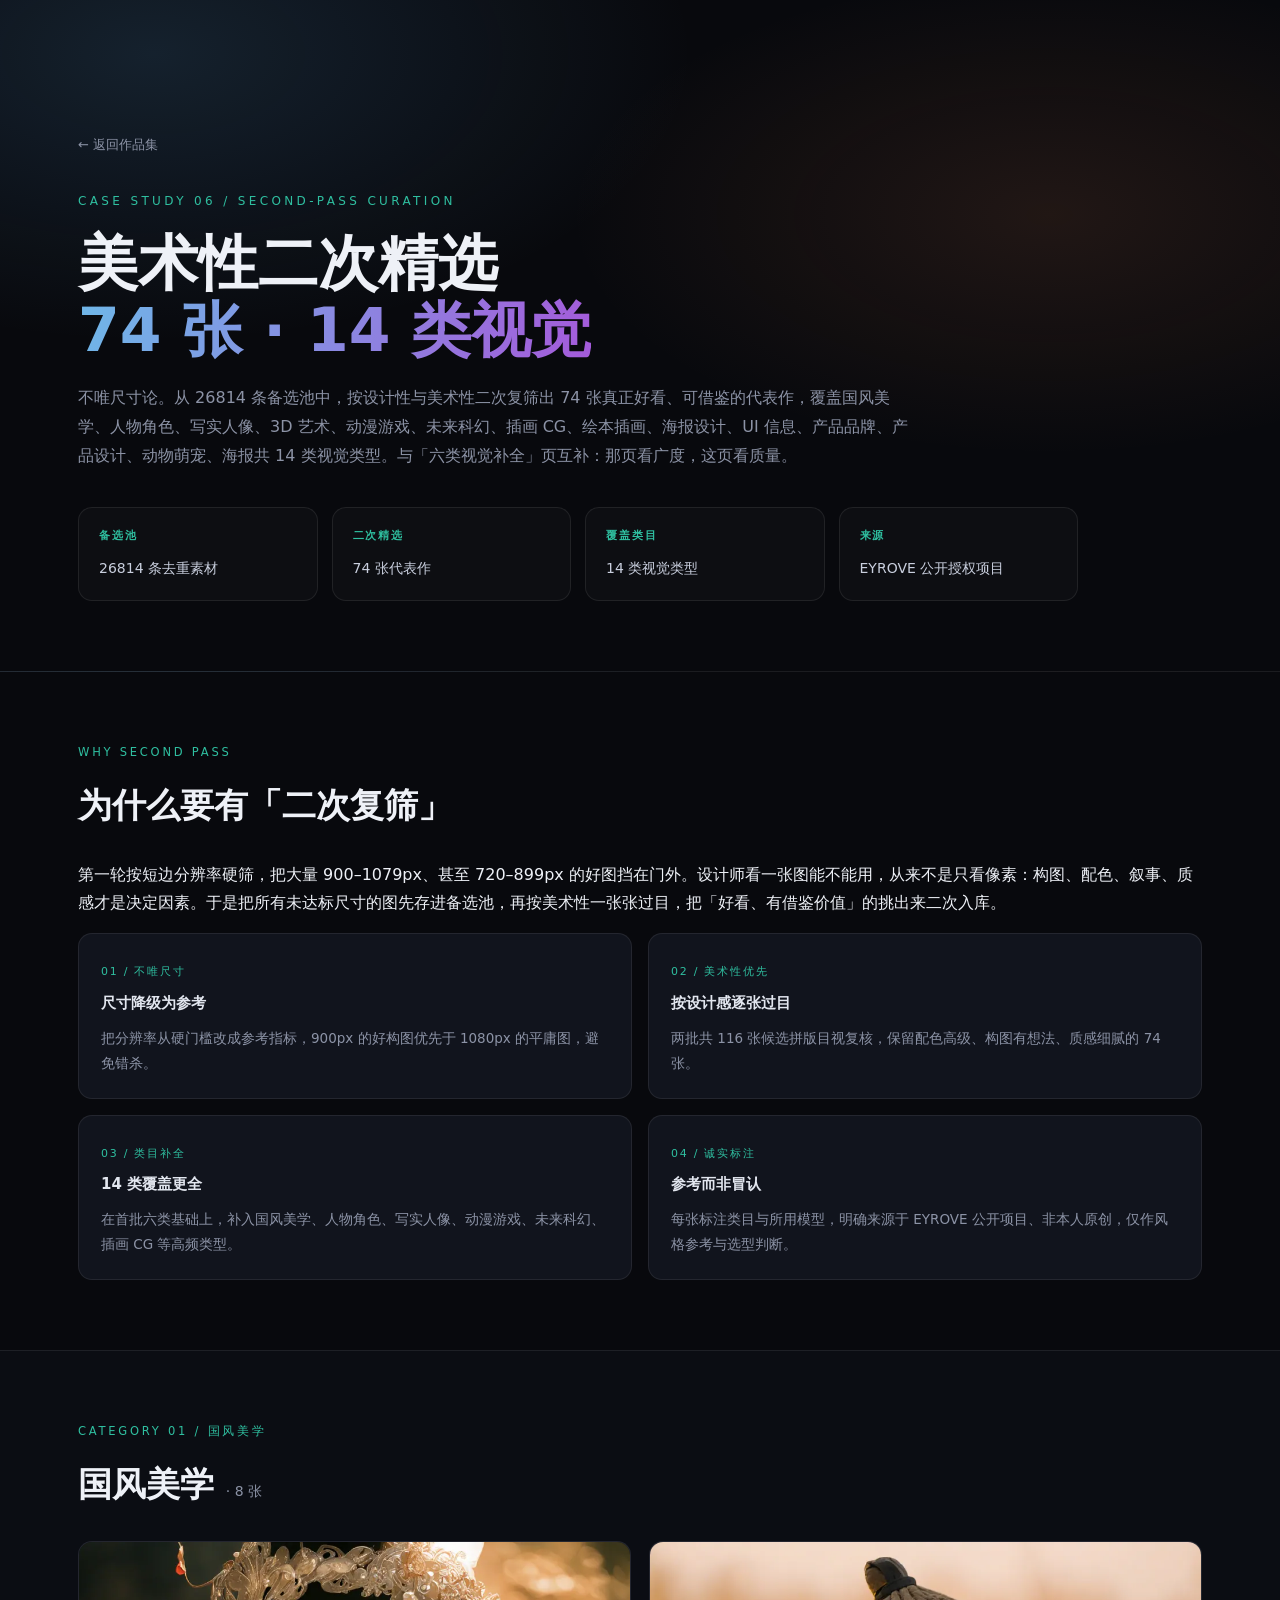
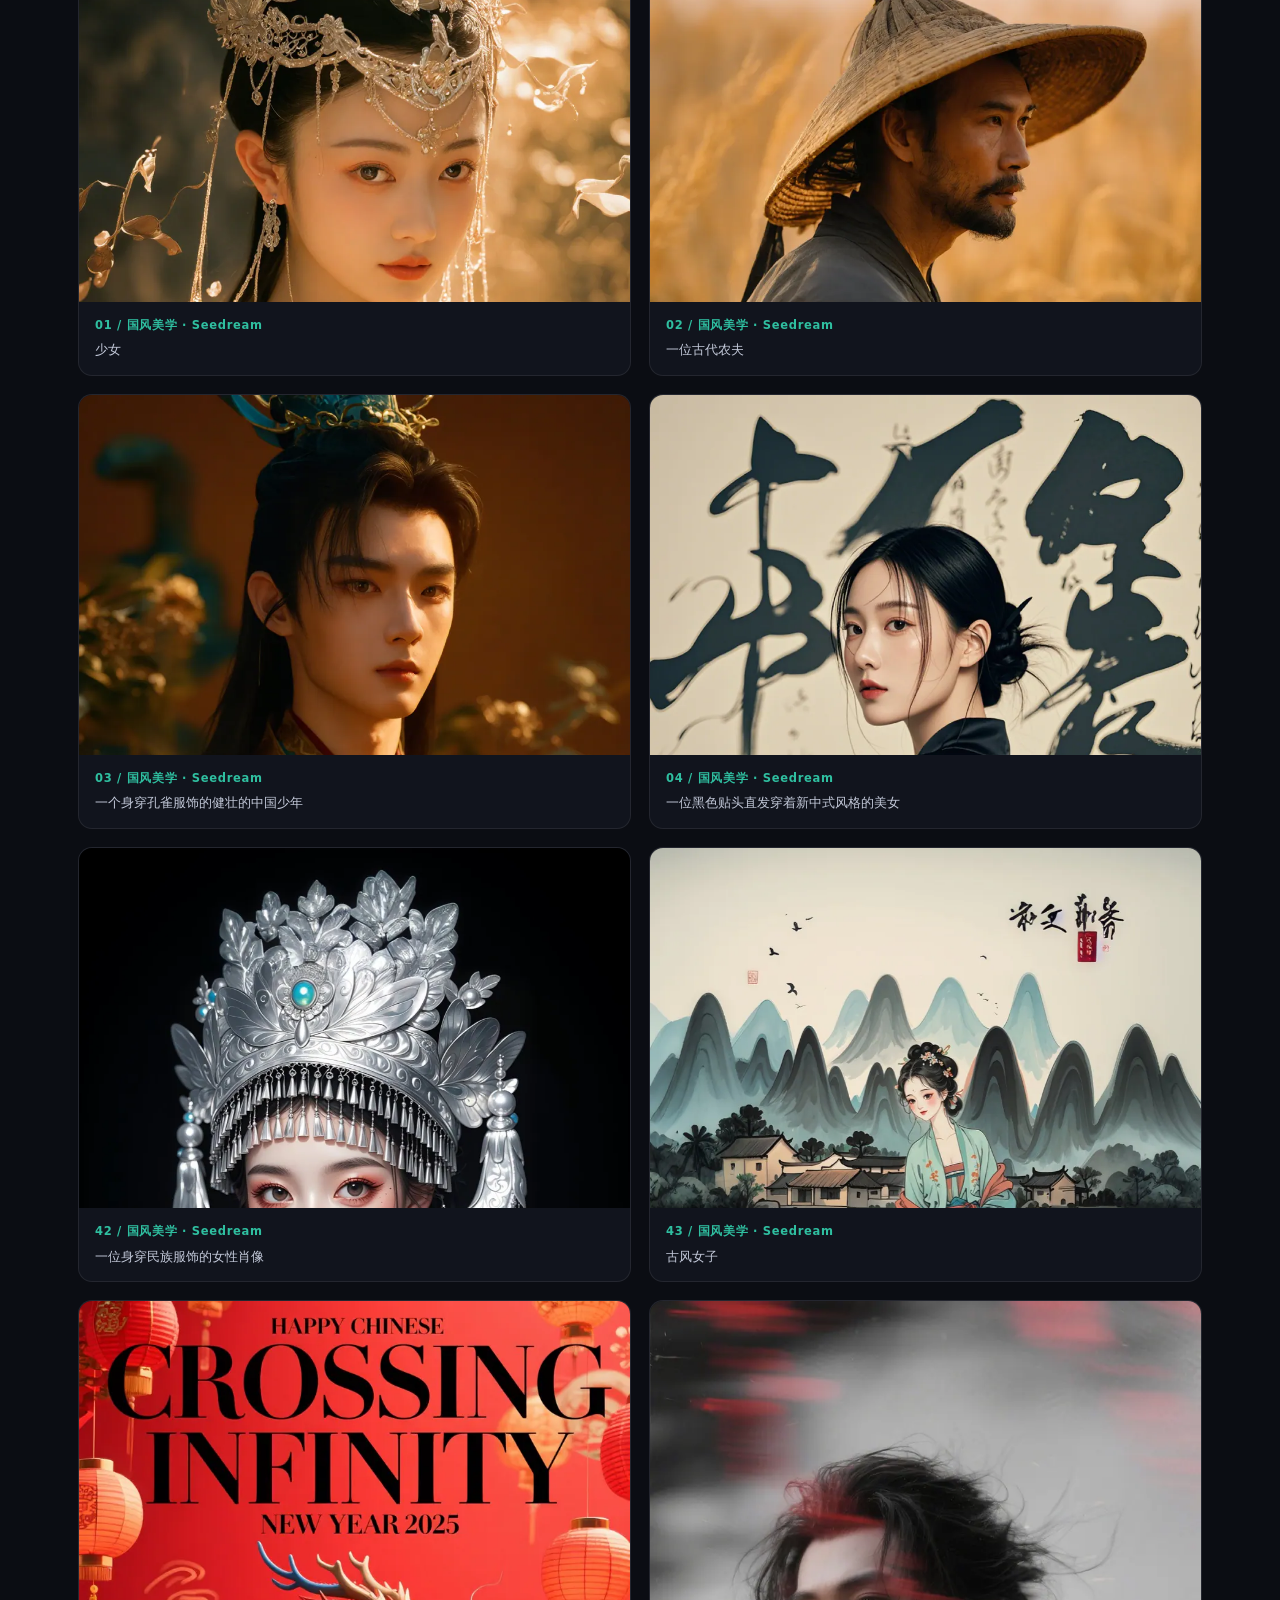
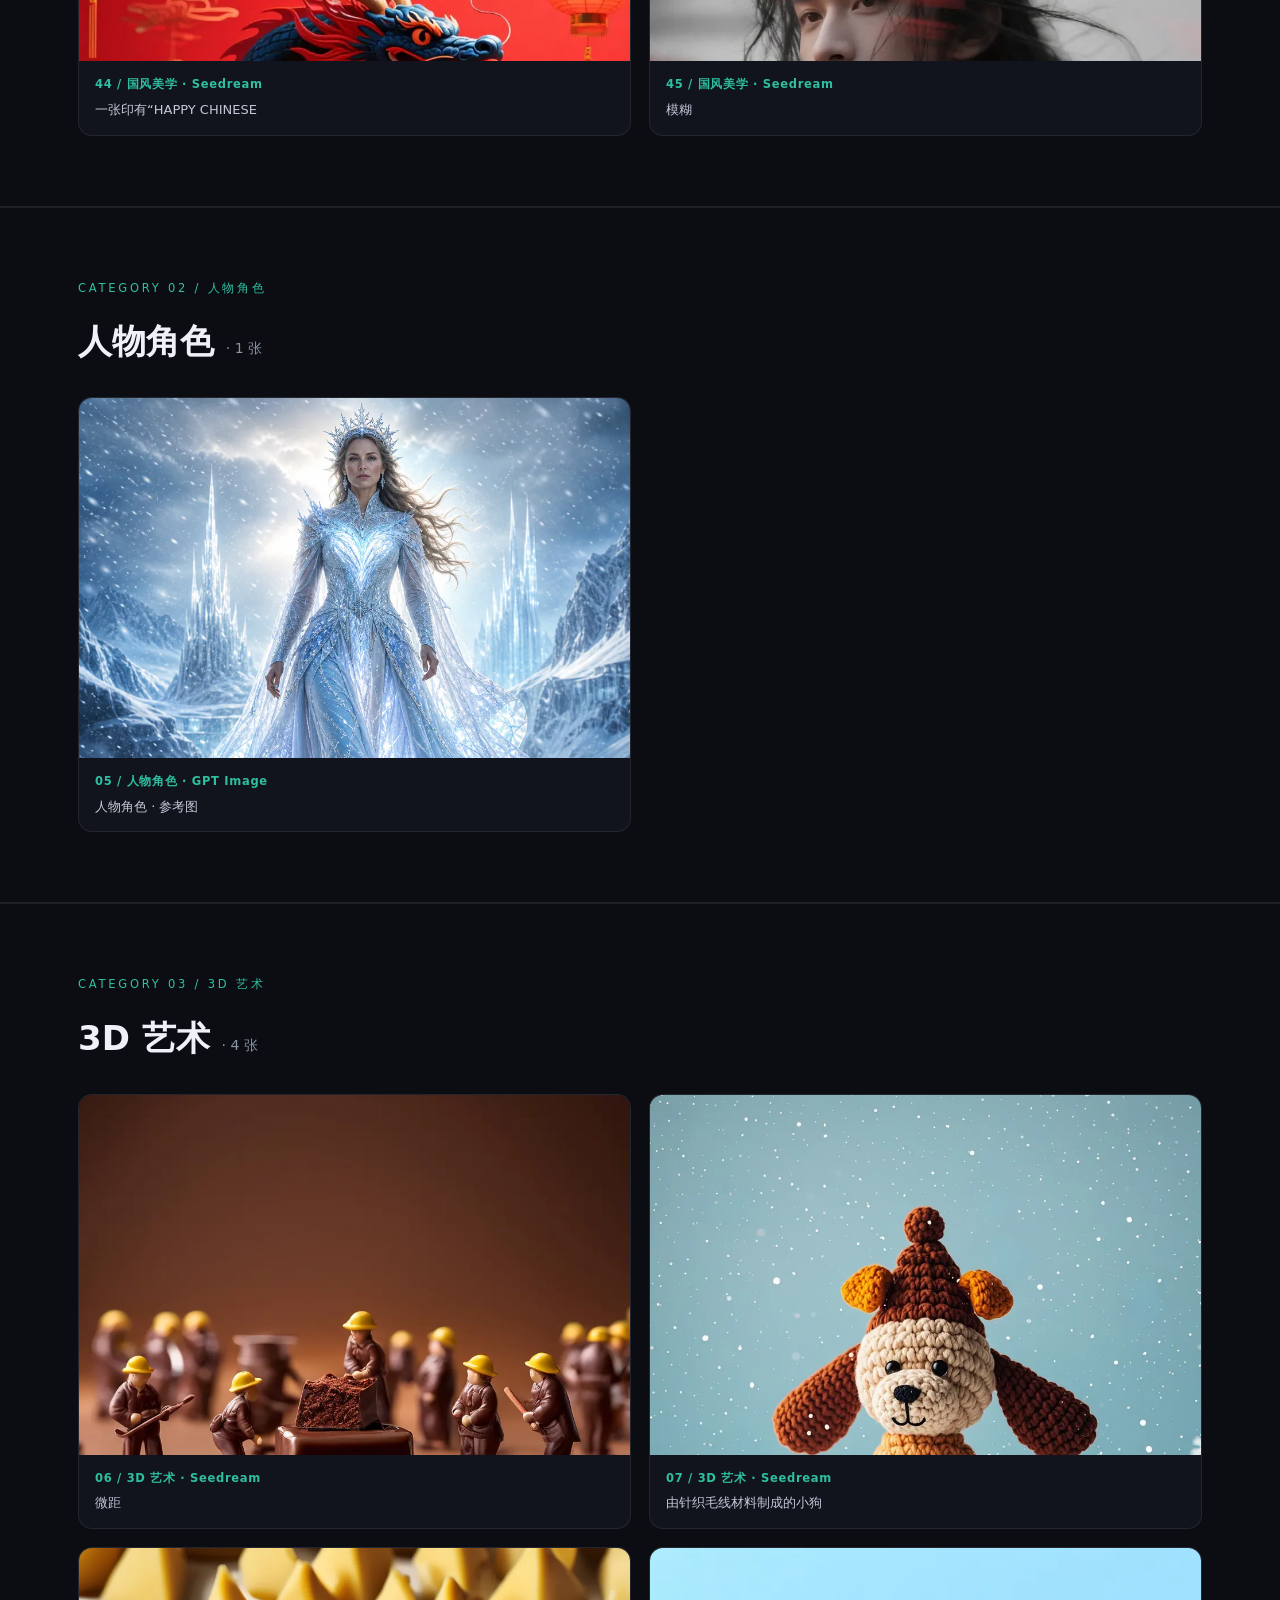
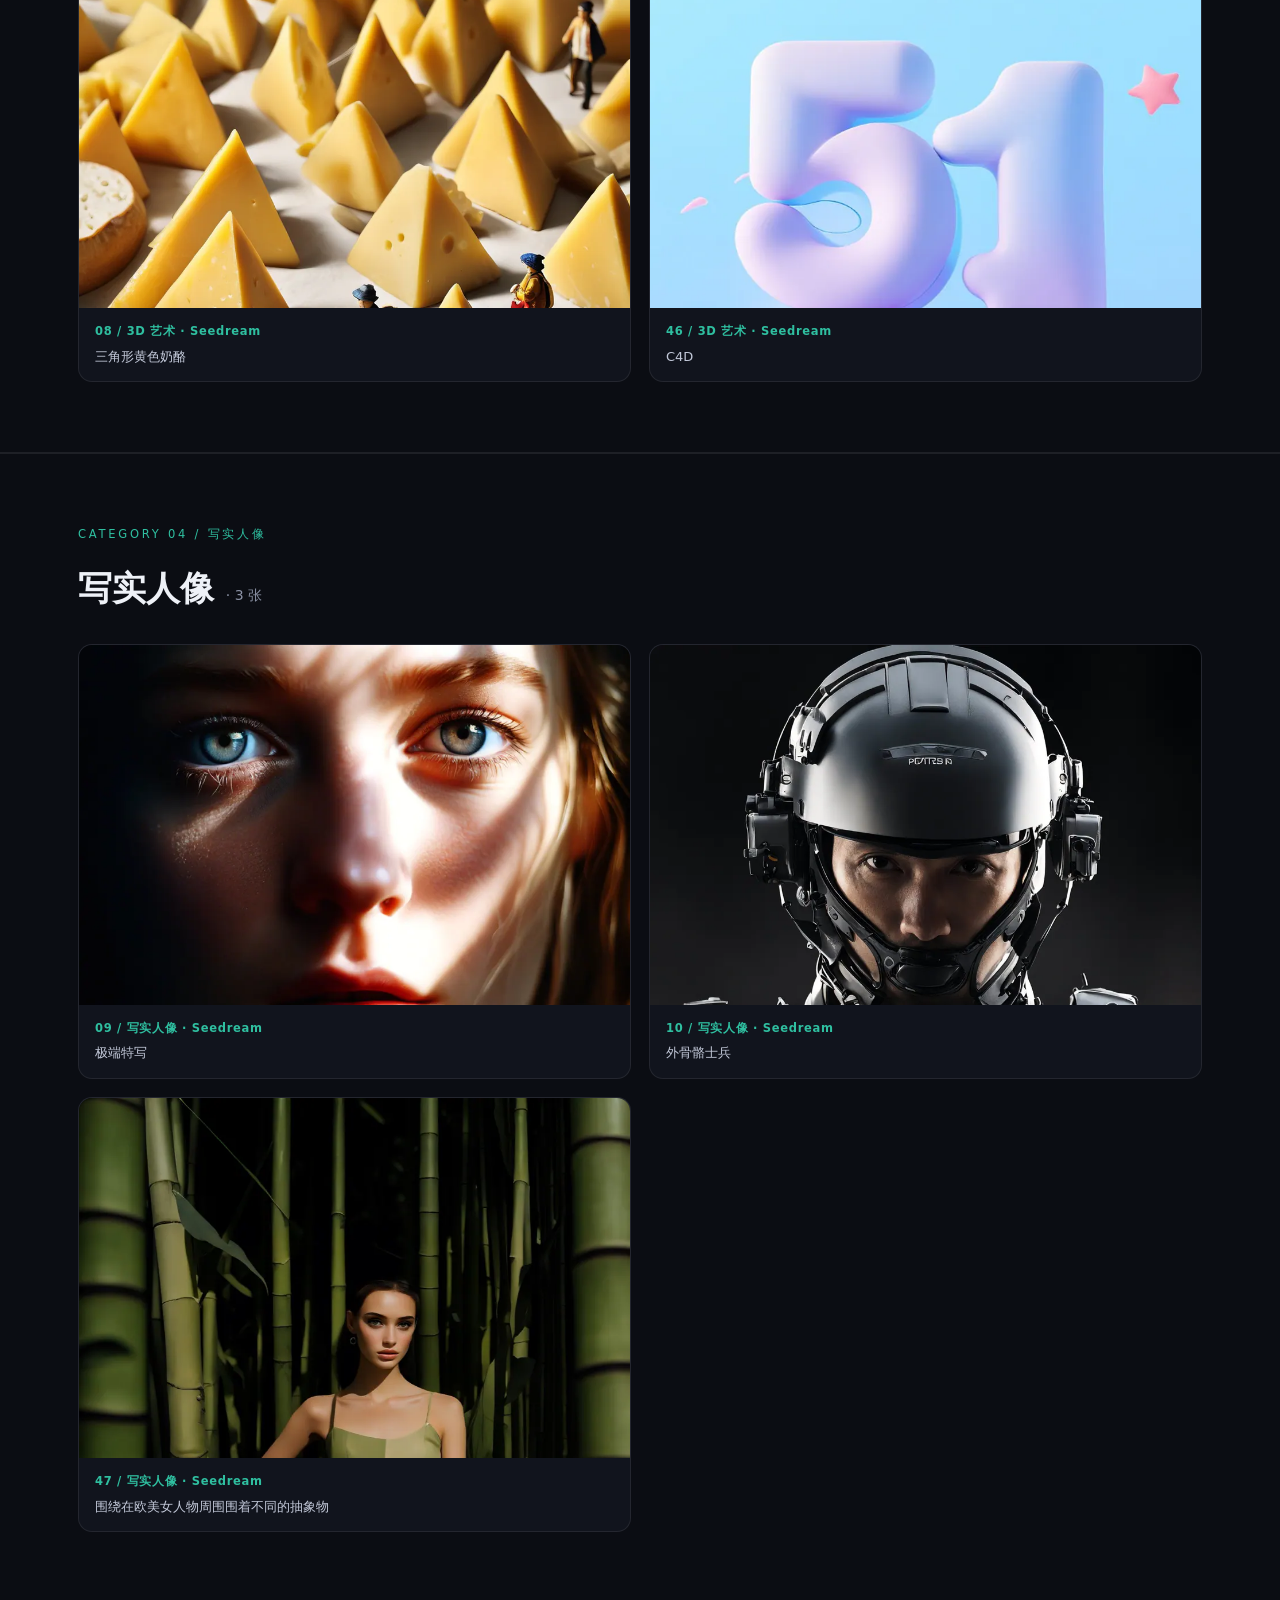
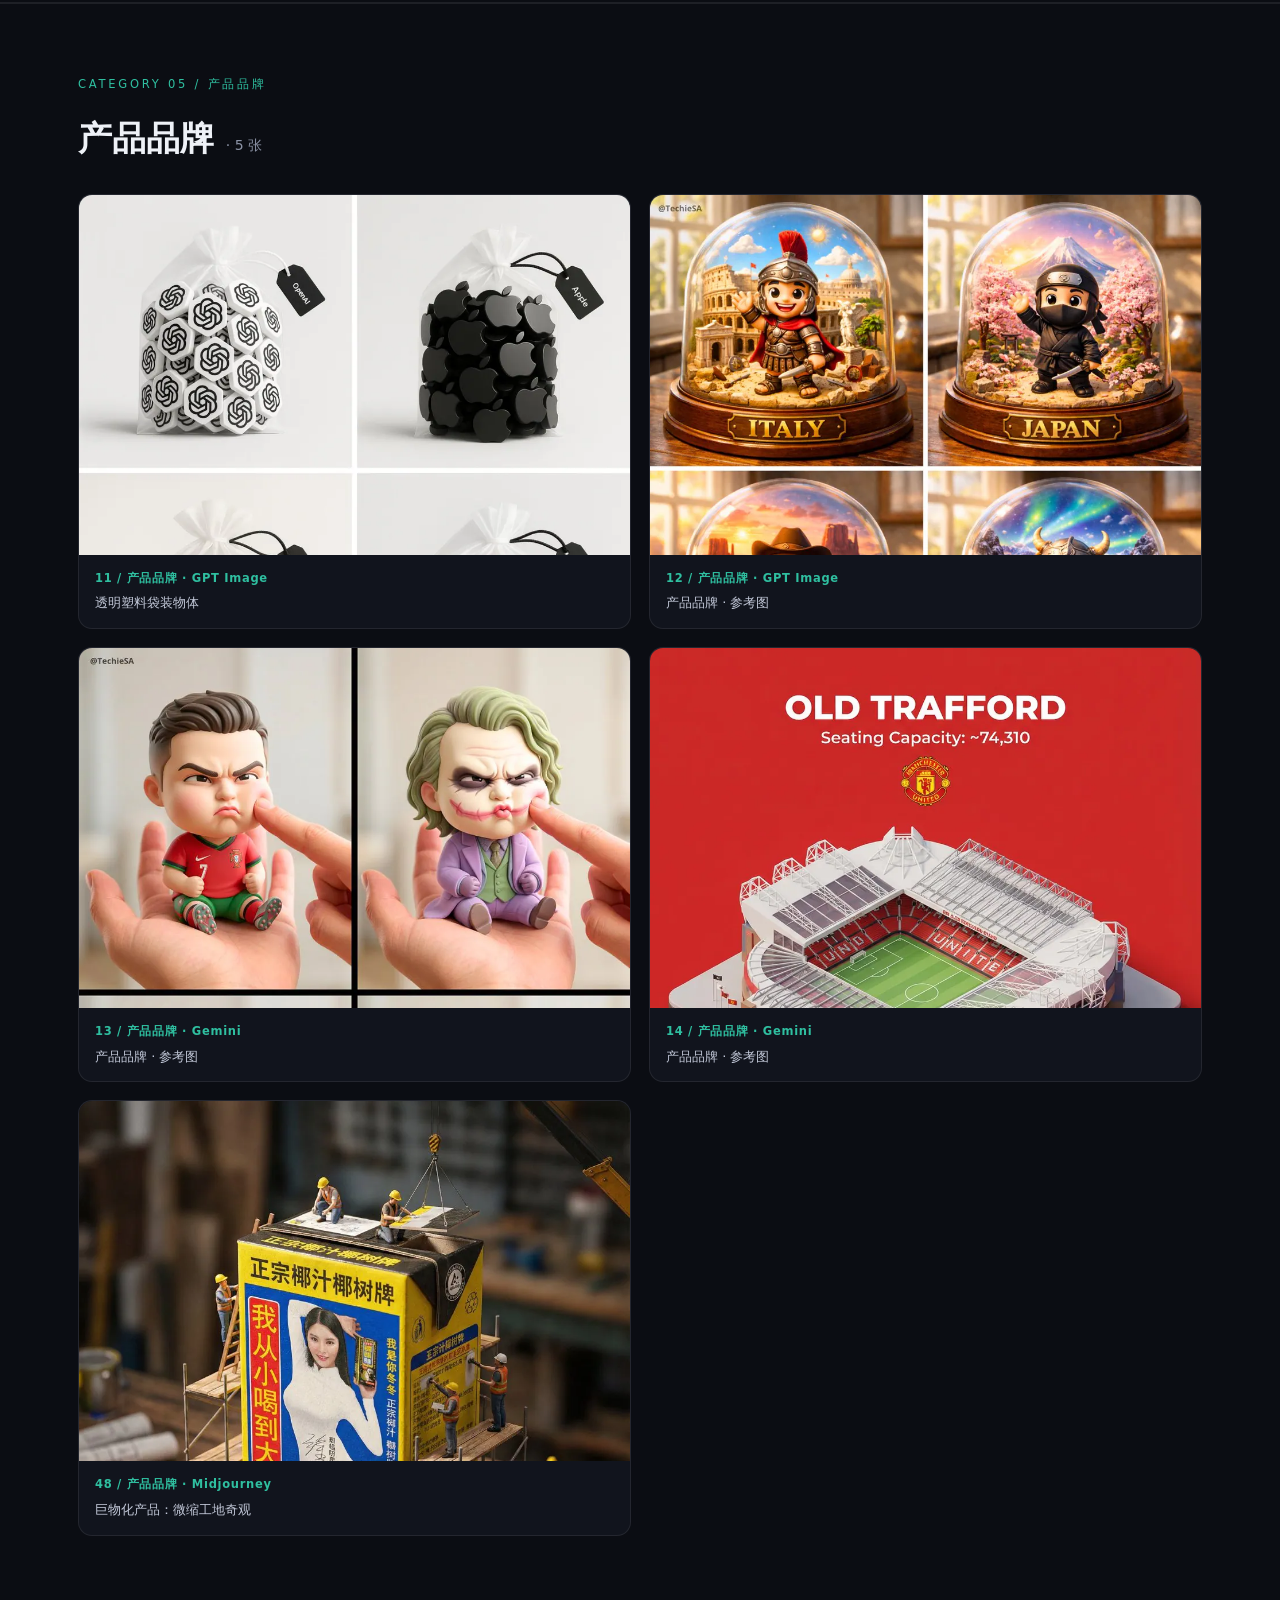
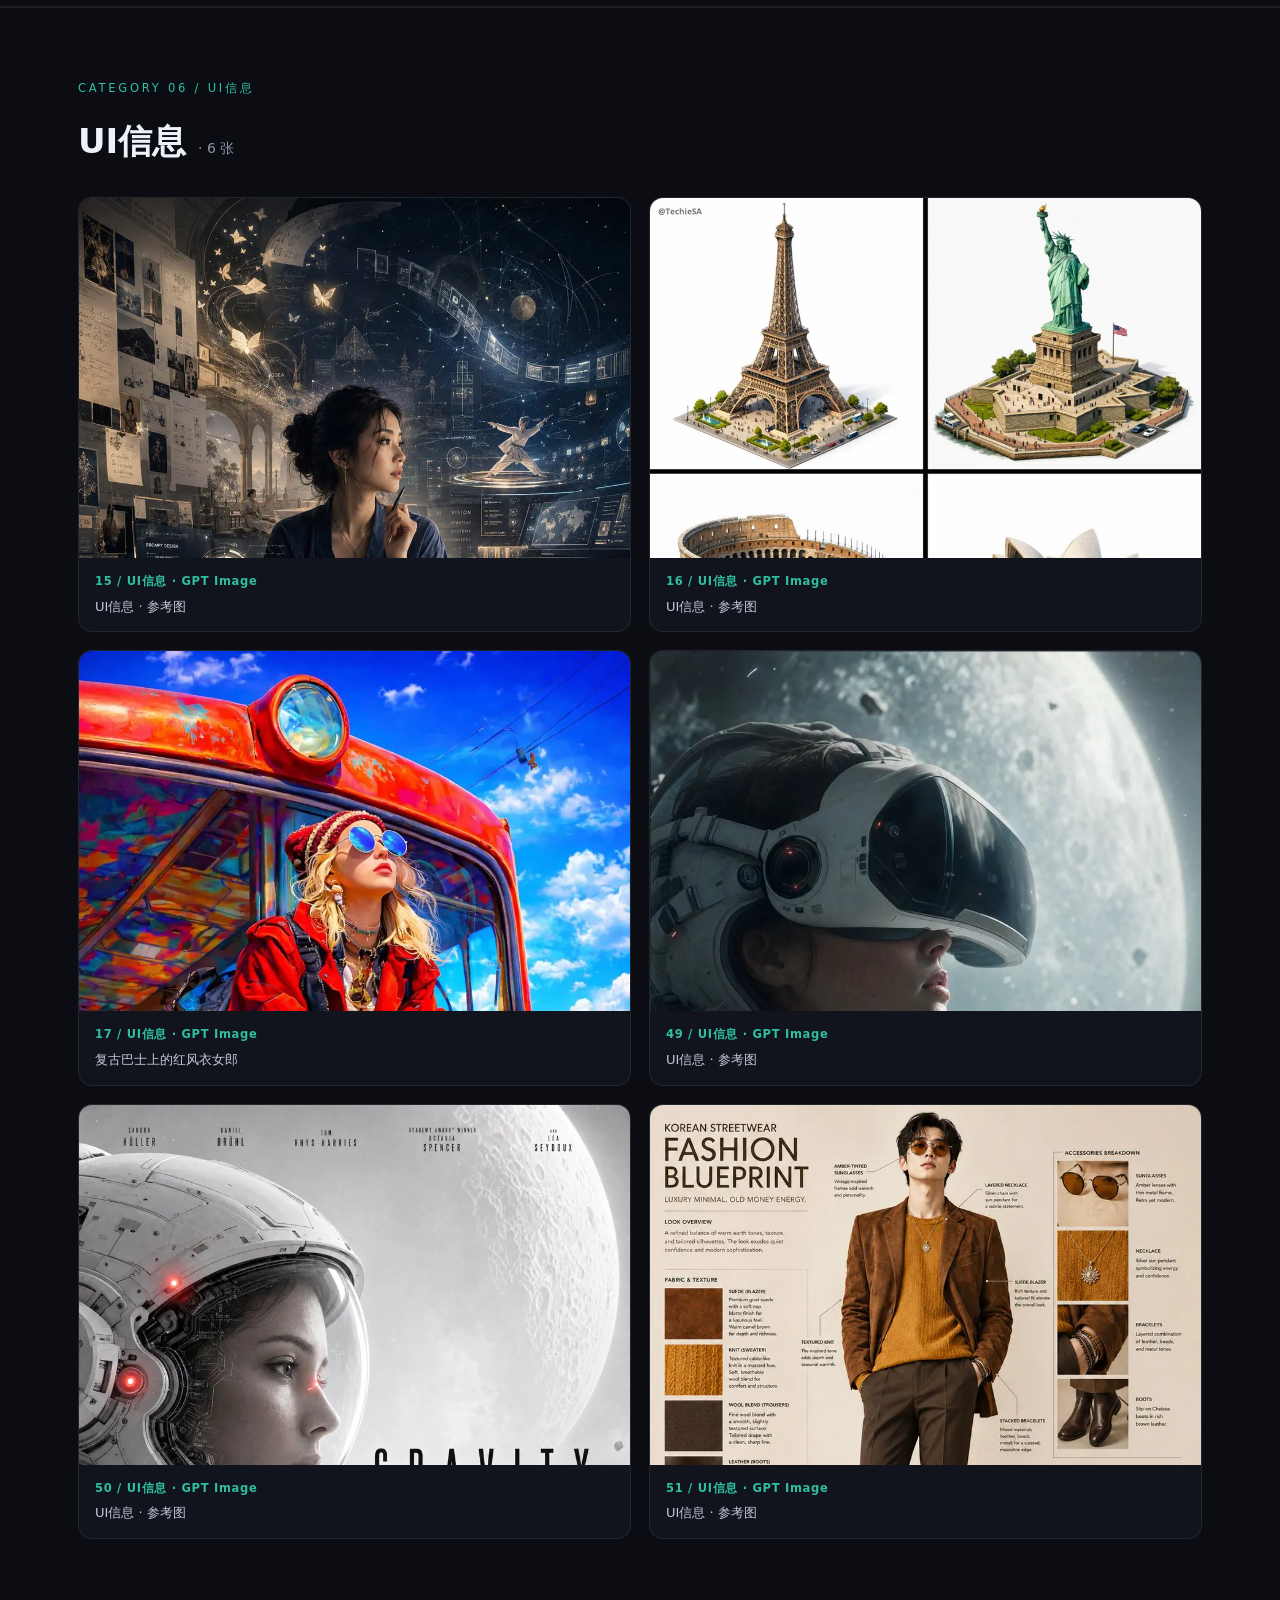
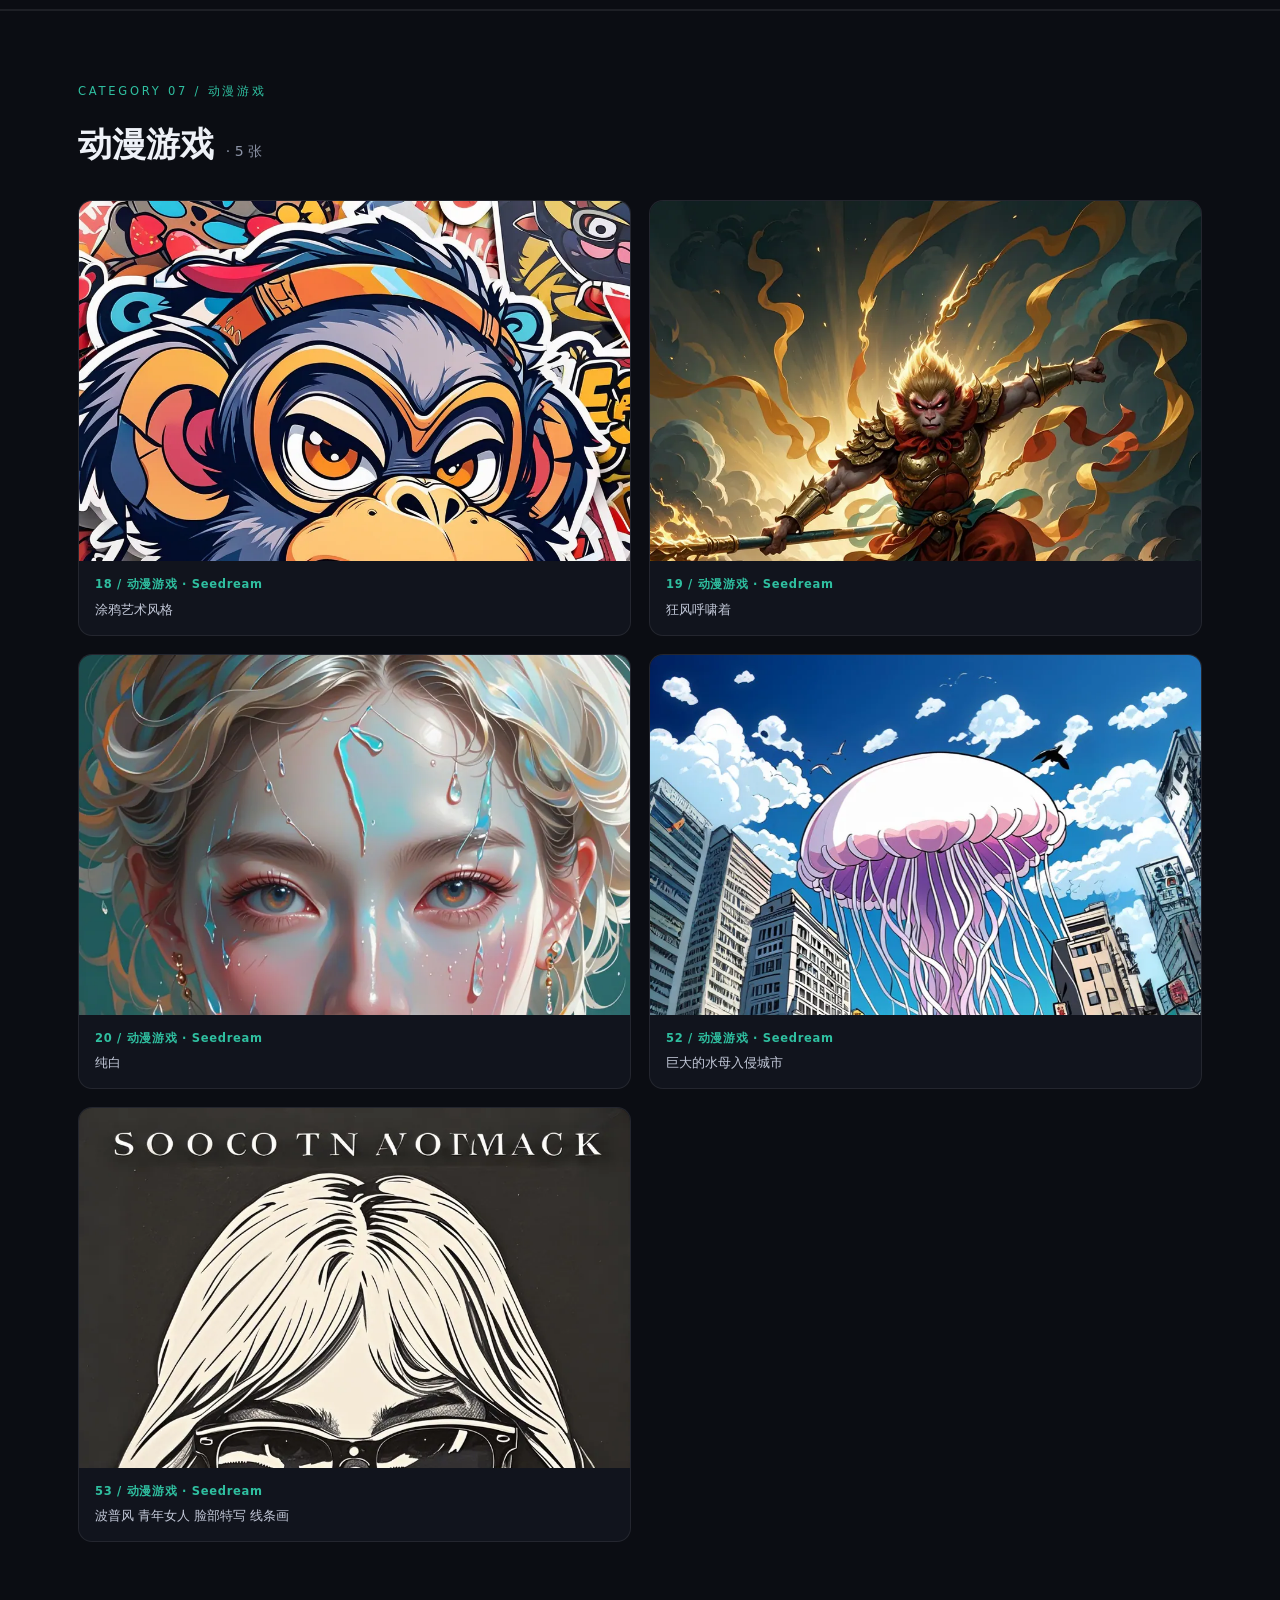
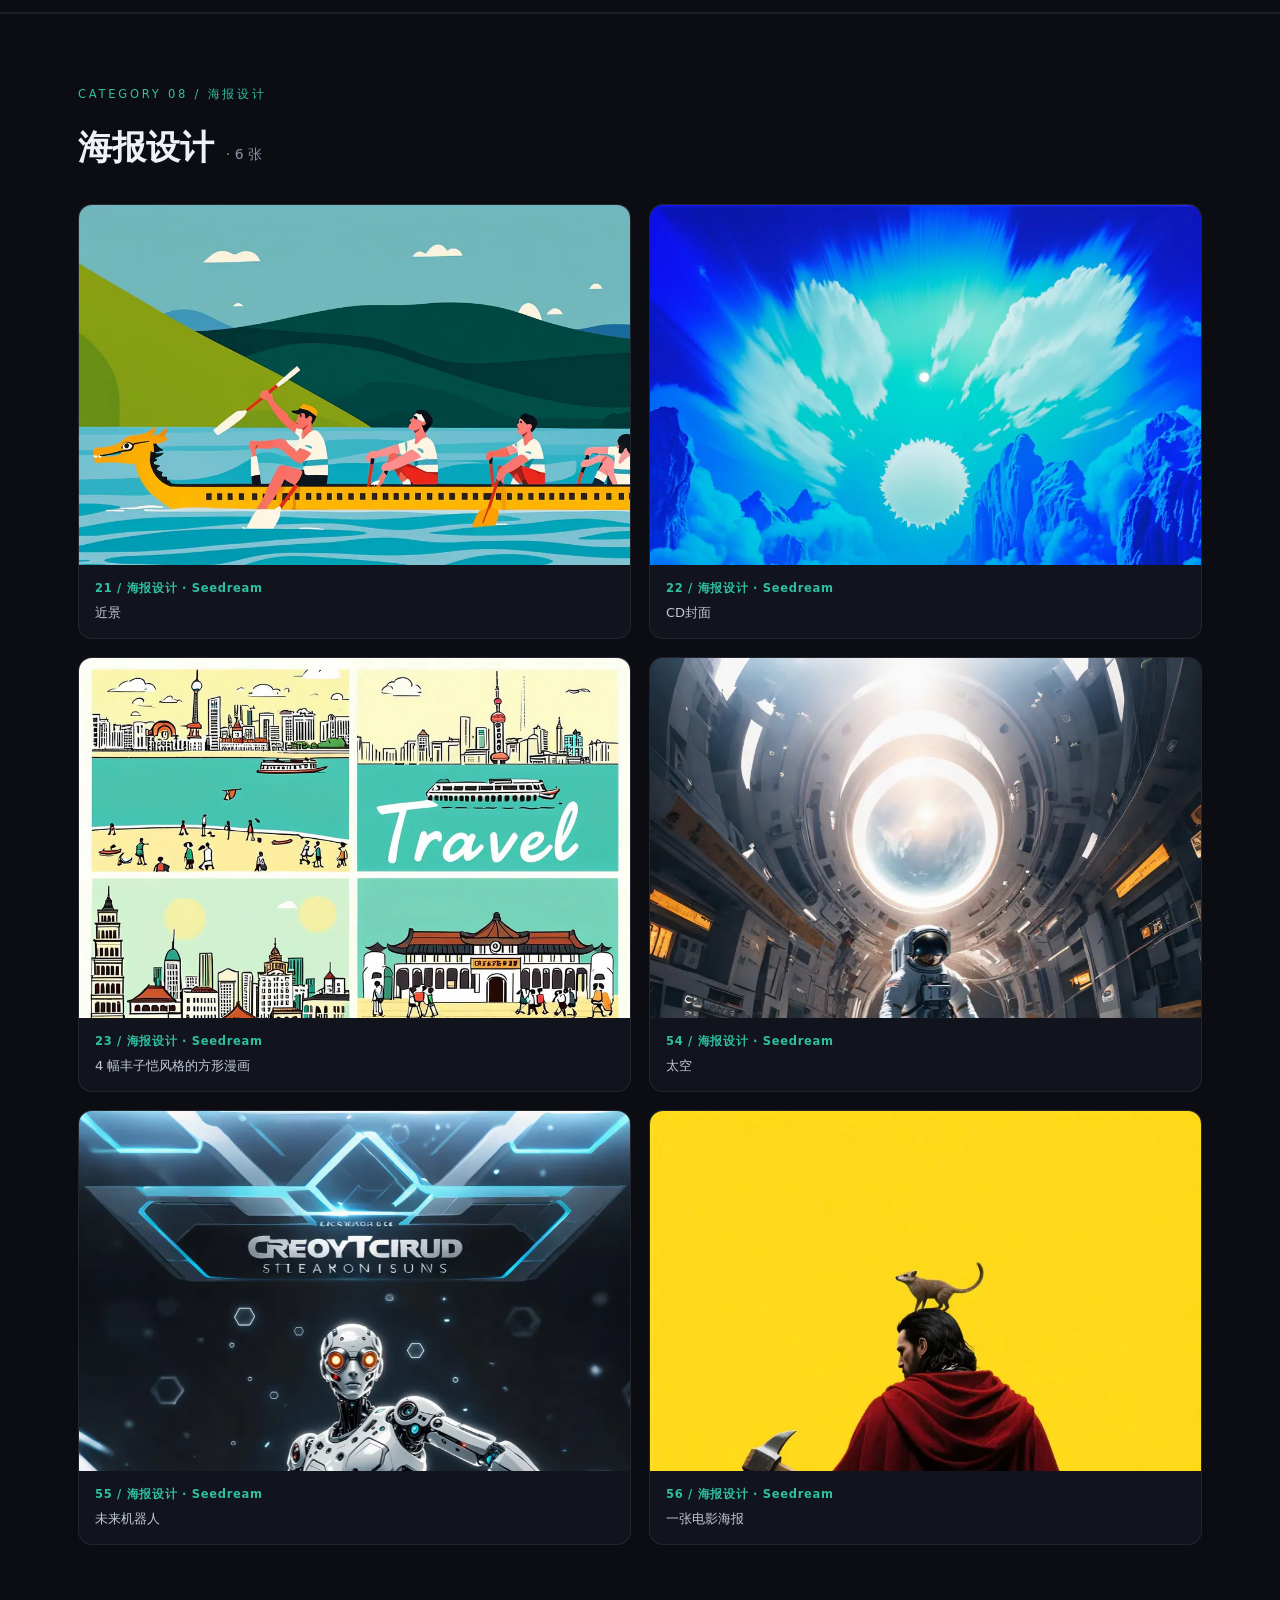
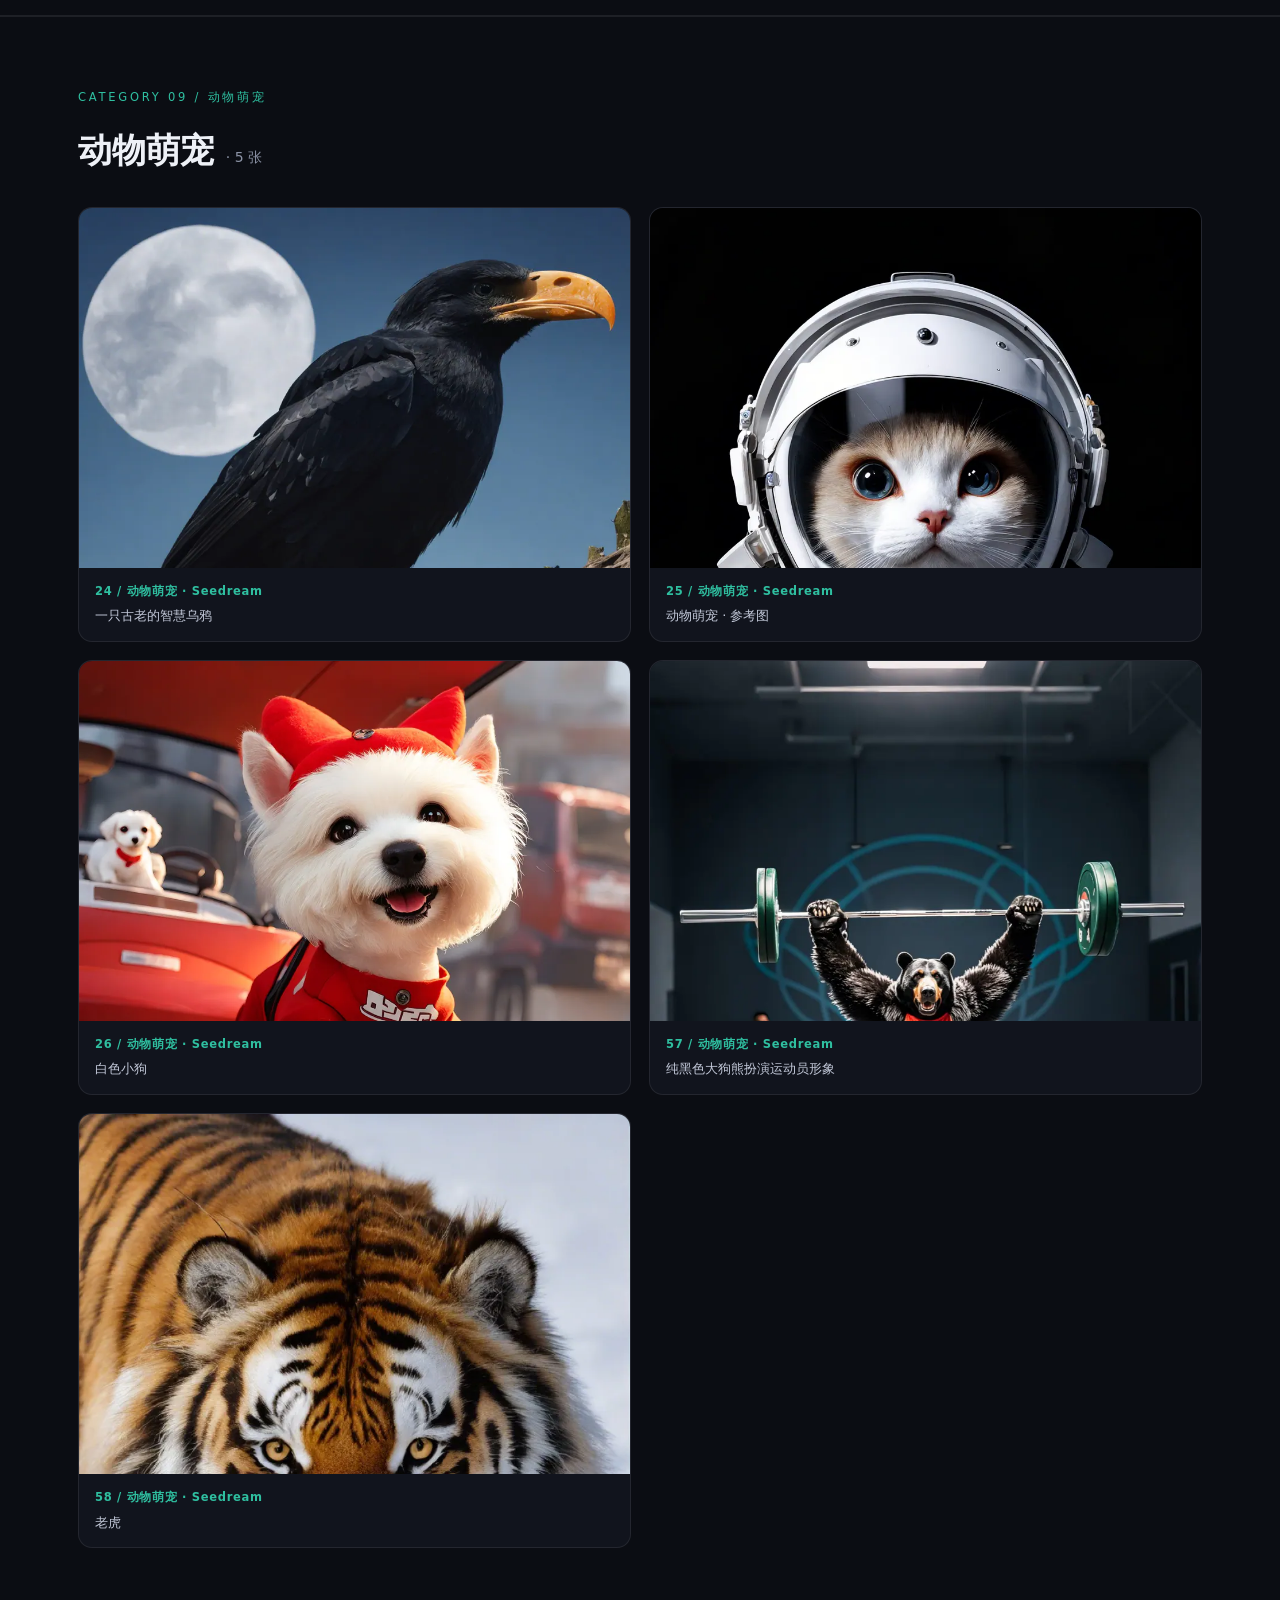
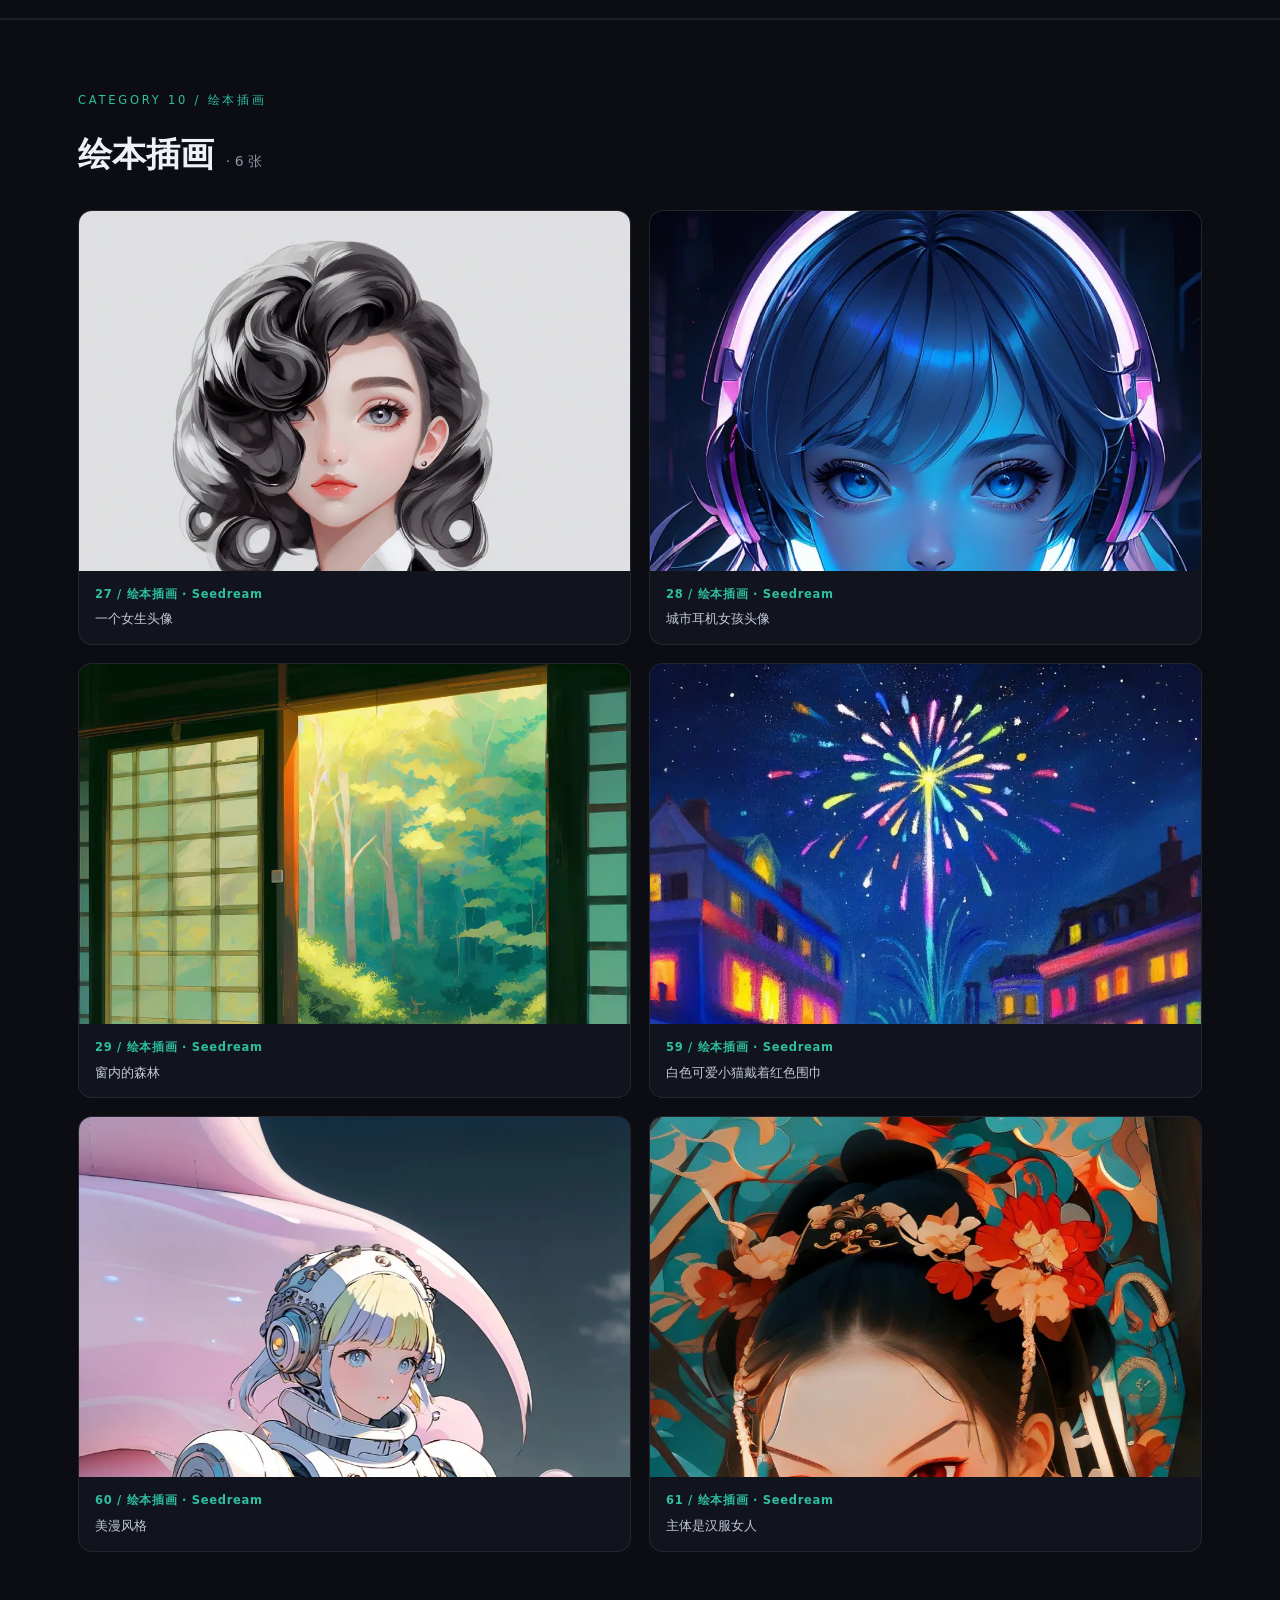
==== case-curation.html @ c76fd0ca "Add second-pass curation: 74 artful EYROVE selects across 14 categories, data.js wiring + case-curat" ====
<!DOCTYPE html>
<html lang="zh-CN">
<head>
<meta charset="UTF-8">
<meta name="viewport" content="width=device-width, initial-scale=1">
<title>美术性二次精选 · 74 张 ｜ 葛雪峰 AIGC 作品集</title>
<link rel="stylesheet" href="assets/styles.css">
<style>
.g-hero{padding:130px 0 70px;background:radial-gradient(900px 480px at 12% 8%,rgba(86,156,214,.16),transparent 60%),radial-gradient(800px 400px at 82% 32%,rgba(214,122,74,.12),transparent 60%),#08090d;border-bottom:1px solid var(--line)}
.g-back{display:inline-flex;gap:8px;align-items:center;color:var(--muted);font-size:13px;text-decoration:none;margin-bottom:34px}
.g-back:hover{color:var(--text)}
.g-kick{font-size:12px;letter-spacing:.28em;color:var(--accent-3);text-transform:uppercase;margin-bottom:18px}
.g-hero h1{font-size:clamp(34px,5vw,60px);line-height:1.12;margin:0 0 20px;font-weight:800}
.g-hero h1 em{font-style:normal;background:linear-gradient(100deg,#6fb7e8,var(--accent-2));-webkit-background-clip:text;background-clip:text;color:transparent}
.g-sub{font-size:16px;color:var(--muted);max-width:840px;line-height:1.8;margin:0 0 36px}
.g-meta{display:grid;grid-template-columns:repeat(4,1fr);gap:14px;max-width:1000px}
.g-meta div{padding:18px 20px;border:1px solid var(--line);border-radius:14px;background:rgba(255,255,255,.025)}
.g-meta b{display:block;font-size:11px;letter-spacing:.18em;color:var(--accent-3);margin-bottom:9px}
.g-meta span{font-size:14px;color:#c9cfde;line-height:1.6}
.g-sec{padding:70px 0}
.g-sec.alt{background:#0b0d13;border-top:1px solid var(--line);border-bottom:1px solid var(--line)}
.g-h{font-size:11.5px;letter-spacing:.24em;color:var(--accent-3);margin-bottom:14px}
.g-sec h2{font-size:clamp(22px,3vw,34px);margin:0 0 26px}
.g4{display:grid;grid-template-columns:repeat(2,1fr);gap:18px}
.g4 figure{margin:0;border:1px solid var(--line);border-radius:14px;overflow:hidden;background:var(--panel)}
.g4 img{width:100%;display:block;height:360px;object-fit:cover;object-position:top center}
.g4 figcaption{padding:14px 16px;font-size:13px;color:#c2c8d8;line-height:1.6}
.g4 figcaption b{display:block;color:var(--accent-3);font-size:11.5px;letter-spacing:.06em;margin-bottom:6px}
.spec{width:100%;border-collapse:collapse;font-size:13.5px}
.spec th,.spec td{padding:12px 14px;border-bottom:1px solid var(--line);text-align:left;line-height:1.6}
.spec th{color:var(--accent-3);font-weight:500;white-space:nowrap}
.spec td{color:#b9c0d0}
.notes{display:grid;grid-template-columns:repeat(2,1fr);gap:16px}
.note{padding:22px;border:1px solid var(--line);border-radius:14px;background:var(--panel)}
.note b{display:block;color:#e2e6ef;font-size:15px;margin-bottom:10px}
.note p{color:var(--muted);font-size:13.5px;line-height:1.85;margin:0}
.note .num{display:inline-block;font-size:11px;letter-spacing:.16em;color:var(--accent-3);margin-bottom:8px}
.q{display:grid;grid-template-columns:repeat(4,1fr);gap:14px}
.q div{padding:24px 18px;text-align:center;border:1px solid var(--line);border-radius:14px;background:var(--panel)}
.q b{display:block;font-size:30px;color:var(--accent-3);margin-bottom:6px}
.q span{font-size:12.5px;color:var(--muted)}
.note-disclaimer{padding:20px 24px;border:1px solid rgba(214,122,74,.35);border-radius:14px;background:rgba(214,122,74,.06);color:#d8c3b4;font-size:13px;line-height:1.85}
@media(max-width:980px){.g4,.notes,.q{grid-template-columns:repeat(2,1fr)}.g-meta{grid-template-columns:repeat(2,1fr)}}
@media(max-width:720px){.g4,.notes,.q,.g-meta{grid-template-columns:1fr}.g4 img{height:300px}}
</style>
</head>
<body>
<section class="g-hero">
  <div class="container">
    <a class="g-back" href="index.html#cases">← 返回作品集</a>
    <div class="g-kick">CASE STUDY 06 / SECOND-PASS CURATION</div>
    <h1>美术性二次精选<br><em>74 张 · 14 类视觉</em></h1>
    <p class="g-sub">不唯尺寸论。从 26814 条备选池中，按设计性与美术性二次复筛出 74 张真正好看、可借鉴的代表作，覆盖国风美学、人物角色、写实人像、3D 艺术、动漫游戏、未来科幻、插画 CG、绘本插画、海报设计、UI 信息、产品品牌、产品设计、动物萌宠、海报共 14 类视觉类型。与「六类视觉补全」页互补：那页看广度，这页看质量。</p>
    <div class="g-meta">
      <div><b>备选池</b><span>26814 条去重素材</span></div>
      <div><b>二次精选</b><span>74 张代表作</span></div>
      <div><b>覆盖类目</b><span>14 类视觉类型</span></div>
      <div><b>来源</b><span>EYROVE 公开授权项目</span></div>
    </div>
  </div>
</section>

<section class="g-sec">
  <div class="container">
    <div class="g-h">WHY SECOND PASS</div>
    <h2>为什么要有「二次复筛」</h2>
    <p class="g-lead">第一轮按短边分辨率硬筛，把大量 900–1079px、甚至 720–899px 的好图挡在门外。设计师看一张图能不能用，从来不是只看像素：构图、配色、叙事、质感才是决定因素。于是把所有未达标尺寸的图先存进备选池，再按美术性一张张过目，把「好看、有借鉴价值」的挑出来二次入库。</p>
    <div class="notes">
      <div class="note"><span class="num">01 / 不唯尺寸</span><b>尺寸降级为参考</b><p>把分辨率从硬门槛改成参考指标，900px 的好构图优先于 1080px 的平庸图，避免错杀。</p></div>
      <div class="note"><span class="num">02 / 美术性优先</span><b>按设计感逐张过目</b><p>两批共 116 张候选拼版目视复核，保留配色高级、构图有想法、质感细腻的 74 张。</p></div>
      <div class="note"><span class="num">03 / 类目补全</span><b>14 类覆盖更全</b><p>在首批六类基础上，补入国风美学、人物角色、写实人像、动漫游戏、未来科幻、插画 CG 等高频类型。</p></div>
      <div class="note"><span class="num">04 / 诚实标注</span><b>参考而非冒认</b><p>每张标注类目与所用模型，明确来源于 EYROVE 公开项目、非本人原创，仅作风格参考与选型判断。</p></div>
    </div>
  </div>
</section>

<section class="g-sec alt"><div class="container"><div class="g-h">CATEGORY 01 / 国风美学</div><h2>国风美学 <span style="font-size:14px;color:var(--muted);font-weight:400">· 8 张</span></h2><div class="g4"><figure><img loading="lazy" src="assets/inspiration/secondpass/eyrove2-000-rv-jimeng-be929278fcc459.webp" alt="少女"><figcaption><b>01 / 国风美学 · Seedream</b>少女</figcaption></figure><figure><img loading="lazy" src="assets/inspiration/secondpass/eyrove2-001-rv-jimeng-106d1c23bec30e.webp" alt="一位古代农夫"><figcaption><b>02 / 国风美学 · Seedream</b>一位古代农夫</figcaption></figure><figure><img loading="lazy" src="assets/inspiration/secondpass/eyrove2-002-rv-jimeng-618e85d6d76958.webp" alt="一个身穿孔雀服饰的健壮的中国少年"><figcaption><b>03 / 国风美学 · Seedream</b>一个身穿孔雀服饰的健壮的中国少年</figcaption></figure><figure><img loading="lazy" src="assets/inspiration/secondpass/eyrove2-003-rv-jimeng-222eeba5f07137.webp" alt="一位黑色贴头直发穿着新中式风格的美女"><figcaption><b>04 / 国风美学 · Seedream</b>一位黑色贴头直发穿着新中式风格的美女</figcaption></figure><figure><img loading="lazy" src="assets/inspiration/secondpass/eyrove2-041-rv-jimeng-482e3930e41e57.webp" alt="一位身穿民族服饰的女性肖像"><figcaption><b>42 / 国风美学 · Seedream</b>一位身穿民族服饰的女性肖像</figcaption></figure><figure><img loading="lazy" src="assets/inspiration/secondpass/eyrove2-042-rv-jimeng-3bca196ac61a63.webp" alt="古风女子"><figcaption><b>43 / 国风美学 · Seedream</b>古风女子</figcaption></figure><figure><img loading="lazy" src="assets/inspiration/secondpass/eyrove2-043-rv-jimeng-52de40995420ab.webp" alt="一张印有“HAPPY CHINESE"><figcaption><b>44 / 国风美学 · Seedream</b>一张印有“HAPPY CHINESE</figcaption></figure><figure><img loading="lazy" src="assets/inspiration/secondpass/eyrove2-044-rv-jimeng-79fe661cdfc9cb.webp" alt="模糊"><figcaption><b>45 / 国风美学 · Seedream</b>模糊</figcaption></figure></div></div></section>
<section class="g-sec alt"><div class="container"><div class="g-h">CATEGORY 02 / 人物角色</div><h2>人物角色 <span style="font-size:14px;color:var(--muted);font-weight:400">· 1 张</span></h2><div class="g4"><figure><img loading="lazy" src="assets/inspiration/secondpass/eyrove2-004-920031.webp" alt="人物角色 · 参考图"><figcaption><b>05 / 人物角色 · GPT Image</b>人物角色 · 参考图</figcaption></figure></div></div></section>
<section class="g-sec alt"><div class="container"><div class="g-h">CATEGORY 03 / 3D 艺术</div><h2>3D 艺术 <span style="font-size:14px;color:var(--muted);font-weight:400">· 4 张</span></h2><div class="g4"><figure><img loading="lazy" src="assets/inspiration/secondpass/eyrove2-005-rv-jimeng-0d35827ff2d534.webp" alt="微距"><figcaption><b>06 / 3D 艺术 · Seedream</b>微距</figcaption></figure><figure><img loading="lazy" src="assets/inspiration/secondpass/eyrove2-006-rv-jimeng-9eb1b2f19ef01a.webp" alt="由针织毛线材料制成的小狗"><figcaption><b>07 / 3D 艺术 · Seedream</b>由针织毛线材料制成的小狗</figcaption></figure><figure><img loading="lazy" src="assets/inspiration/secondpass/eyrove2-007-rv-jimeng-bdc06d61652a83.webp" alt="三角形黄色奶酪"><figcaption><b>08 / 3D 艺术 · Seedream</b>三角形黄色奶酪</figcaption></figure><figure><img loading="lazy" src="assets/inspiration/secondpass/eyrove2-045-rv-jimeng-518c3d3fd22dbd.webp" alt="C4D"><figcaption><b>46 / 3D 艺术 · Seedream</b>C4D</figcaption></figure></div></div></section>
<section class="g-sec alt"><div class="container"><div class="g-h">CATEGORY 04 / 写实人像</div><h2>写实人像 <span style="font-size:14px;color:var(--muted);font-weight:400">· 3 张</span></h2><div class="g4"><figure><img loading="lazy" src="assets/inspiration/secondpass/eyrove2-008-rv-jimeng-0cc50a81b9d308.webp" alt="极端特写"><figcaption><b>09 / 写实人像 · Seedream</b>极端特写</figcaption></figure><figure><img loading="lazy" src="assets/inspiration/secondpass/eyrove2-009-rv-jimeng-ba7d1b7048e740.webp" alt="外骨骼士兵"><figcaption><b>10 / 写实人像 · Seedream</b>外骨骼士兵</figcaption></figure><figure><img loading="lazy" src="assets/inspiration/secondpass/eyrove2-046-rv-jimeng-f4ea7abe302310.webp" alt="围绕在欧美女人物周围围着不同的抽象物"><figcaption><b>47 / 写实人像 · Seedream</b>围绕在欧美女人物周围围着不同的抽象物</figcaption></figure></div></div></section>
<section class="g-sec alt"><div class="container"><div class="g-h">CATEGORY 05 / 产品品牌</div><h2>产品品牌 <span style="font-size:14px;color:var(--muted);font-weight:400">· 5 张</span></h2><div class="g4"><figure><img loading="lazy" src="assets/inspiration/secondpass/eyrove2-010-200251.webp" alt="透明塑料袋装物体"><figcaption><b>11 / 产品品牌 · GPT Image</b>透明塑料袋装物体</figcaption></figure><figure><img loading="lazy" src="assets/inspiration/secondpass/eyrove2-011-600242.webp" alt="产品品牌 · 参考图"><figcaption><b>12 / 产品品牌 · GPT Image</b>产品品牌 · 参考图</figcaption></figure><figure><img loading="lazy" src="assets/inspiration/secondpass/eyrove2-012-600653.webp" alt="产品品牌 · 参考图"><figcaption><b>13 / 产品品牌 · Gemini</b>产品品牌 · 参考图</figcaption></figure><figure><img loading="lazy" src="assets/inspiration/secondpass/eyrove2-013-600589.webp" alt="产品品牌 · 参考图"><figcaption><b>14 / 产品品牌 · Gemini</b>产品品牌 · 参考图</figcaption></figure><figure><img loading="lazy" src="assets/inspiration/secondpass/eyrove2-047-201869.webp" alt="巨物化产品：微缩工地奇观"><figcaption><b>48 / 产品品牌 · Midjourney</b>巨物化产品：微缩工地奇观</figcaption></figure></div></div></section>
<section class="g-sec alt"><div class="container"><div class="g-h">CATEGORY 06 / UI信息</div><h2>UI信息 <span style="font-size:14px;color:var(--muted);font-weight:400">· 6 张</span></h2><div class="g4"><figure><img loading="lazy" src="assets/inspiration/secondpass/eyrove2-014-603791.webp" alt="UI信息 · 参考图"><figcaption><b>15 / UI信息 · GPT Image</b>UI信息 · 参考图</figcaption></figure><figure><img loading="lazy" src="assets/inspiration/secondpass/eyrove2-015-600112.webp" alt="UI信息 · 参考图"><figcaption><b>16 / UI信息 · GPT Image</b>UI信息 · 参考图</figcaption></figure><figure><img loading="lazy" src="assets/inspiration/secondpass/eyrove2-016-324.webp" alt="复古巴士上的红风衣女郎"><figcaption><b>17 / UI信息 · GPT Image</b>复古巴士上的红风衣女郎</figcaption></figure><figure><img loading="lazy" src="assets/inspiration/secondpass/eyrove2-048-606231.webp" alt="UI信息 · 参考图"><figcaption><b>49 / UI信息 · GPT Image</b>UI信息 · 参考图</figcaption></figure><figure><img loading="lazy" src="assets/inspiration/secondpass/eyrove2-049-606230.webp" alt="UI信息 · 参考图"><figcaption><b>50 / UI信息 · GPT Image</b>UI信息 · 参考图</figcaption></figure><figure><img loading="lazy" src="assets/inspiration/secondpass/eyrove2-050-603317.webp" alt="UI信息 · 参考图"><figcaption><b>51 / UI信息 · GPT Image</b>UI信息 · 参考图</figcaption></figure></div></div></section>
<section class="g-sec alt"><div class="container"><div class="g-h">CATEGORY 07 / 动漫游戏</div><h2>动漫游戏 <span style="font-size:14px;color:var(--muted);font-weight:400">· 5 张</span></h2><div class="g4"><figure><img loading="lazy" src="assets/inspiration/secondpass/eyrove2-017-rv-jimeng-3555a41d7303ff.webp" alt="涂鸦艺术风格"><figcaption><b>18 / 动漫游戏 · Seedream</b>涂鸦艺术风格</figcaption></figure><figure><img loading="lazy" src="assets/inspiration/secondpass/eyrove2-018-rv-jimeng-1c26adb7dd7426.webp" alt="狂风呼啸着"><figcaption><b>19 / 动漫游戏 · Seedream</b>狂风呼啸着</figcaption></figure><figure><img loading="lazy" src="assets/inspiration/secondpass/eyrove2-019-rv-jimeng-4fc7c12da99ce2.webp" alt="纯白"><figcaption><b>20 / 动漫游戏 · Seedream</b>纯白</figcaption></figure><figure><img loading="lazy" src="assets/inspiration/secondpass/eyrove2-051-rv-jimeng-edf1e577eaa40c.webp" alt="巨大的水母入侵城市"><figcaption><b>52 / 动漫游戏 · Seedream</b>巨大的水母入侵城市</figcaption></figure><figure><img loading="lazy" src="assets/inspiration/secondpass/eyrove2-052-rv-jimeng-d2de4cc4e2fc6f.webp" alt="波普风 青年女人 脸部特写 线条画 "><figcaption><b>53 / 动漫游戏 · Seedream</b>波普风 青年女人 脸部特写 线条画 </figcaption></figure></div></div></section>
<section class="g-sec alt"><div class="container"><div class="g-h">CATEGORY 08 / 海报设计</div><h2>海报设计 <span style="font-size:14px;color:var(--muted);font-weight:400">· 6 张</span></h2><div class="g4"><figure><img loading="lazy" src="assets/inspiration/secondpass/eyrove2-020-rv-jimeng-8259a4b1591e68.webp" alt="近景"><figcaption><b>21 / 海报设计 · Seedream</b>近景</figcaption></figure><figure><img loading="lazy" src="assets/inspiration/secondpass/eyrove2-021-rv-jimeng-48b89b48415f5b.webp" alt="CD封面"><figcaption><b>22 / 海报设计 · Seedream</b>CD封面</figcaption></figure><figure><img loading="lazy" src="assets/inspiration/secondpass/eyrove2-022-rv-jimeng-bd1ddd26d1ebc5.webp" alt="4 幅丰子恺风格的方形漫画"><figcaption><b>23 / 海报设计 · Seedream</b>4 幅丰子恺风格的方形漫画</figcaption></figure><figure><img loading="lazy" src="assets/inspiration/secondpass/eyrove2-053-rv-jimeng-dfb775e9922163.webp" alt="太空"><figcaption><b>54 / 海报设计 · Seedream</b>太空</figcaption></figure><figure><img loading="lazy" src="assets/inspiration/secondpass/eyrove2-054-rv-jimeng-26a3b0e25771ef.webp" alt="未来机器人"><figcaption><b>55 / 海报设计 · Seedream</b>未来机器人</figcaption></figure><figure><img loading="lazy" src="assets/inspiration/secondpass/eyrove2-055-rv-jimeng-5fa3de3fe23d24.webp" alt="一张电影海报"><figcaption><b>56 / 海报设计 · Seedream</b>一张电影海报</figcaption></figure></div></div></section>
<section class="g-sec alt"><div class="container"><div class="g-h">CATEGORY 09 / 动物萌宠</div><h2>动物萌宠 <span style="font-size:14px;color:var(--muted);font-weight:400">· 5 张</span></h2><div class="g4"><figure><img loading="lazy" src="assets/inspiration/secondpass/eyrove2-023-rv-jimeng-dd2b932803a6db.webp" alt="一只古老的智慧乌鸦"><figcaption><b>24 / 动物萌宠 · Seedream</b>一只古老的智慧乌鸦</figcaption></figure><figure><img loading="lazy" src="assets/inspiration/secondpass/eyrove2-024-rv-jimeng-087f6d29593024.webp" alt="动物萌宠 · 参考图"><figcaption><b>25 / 动物萌宠 · Seedream</b>动物萌宠 · 参考图</figcaption></figure><figure><img loading="lazy" src="assets/inspiration/secondpass/eyrove2-025-rv-jimeng-ad65f280c4051b.webp" alt="白色小狗"><figcaption><b>26 / 动物萌宠 · Seedream</b>白色小狗</figcaption></figure><figure><img loading="lazy" src="assets/inspiration/secondpass/eyrove2-056-rv-jimeng-cf3a309ab0e259.webp" alt="纯黑色大狗熊扮演运动员形象"><figcaption><b>57 / 动物萌宠 · Seedream</b>纯黑色大狗熊扮演运动员形象</figcaption></figure><figure><img loading="lazy" src="assets/inspiration/secondpass/eyrove2-057-rv-jimeng-2b5d01b0894d7c.webp" alt="老虎"><figcaption><b>58 / 动物萌宠 · Seedream</b>老虎</figcaption></figure></div></div></section>
<section class="g-sec alt"><div class="container"><div class="g-h">CATEGORY 10 / 绘本插画</div><h2>绘本插画 <span style="font-size:14px;color:var(--muted);font-weight:400">· 6 张</span></h2><div class="g4"><figure><img loading="lazy" src="assets/inspiration/secondpass/eyrove2-026-rv-jimeng-d6409bfdba1599.webp" alt="一个女生头像"><figcaption><b>27 / 绘本插画 · Seedream</b>一个女生头像</figcaption></figure><figure><img loading="lazy" src="assets/inspiration/secondpass/eyrove2-027-rv-jimeng-f6368e3ffbb9ef.webp" alt="城市耳机女孩头像"><figcaption><b>28 / 绘本插画 · Seedream</b>城市耳机女孩头像</figcaption></figure><figure><img loading="lazy" src="assets/inspiration/secondpass/eyrove2-028-rv-jimeng-82ba53c55837a1.webp" alt="窗内的森林"><figcaption><b>29 / 绘本插画 · Seedream</b>窗内的森林</figcaption></figure><figure><img loading="lazy" src="assets/inspiration/secondpass/eyrove2-058-rv-jimeng-99209ab032e8b0.webp" alt="白色可爱小猫戴着红色围巾"><figcaption><b>59 / 绘本插画 · Seedream</b>白色可爱小猫戴着红色围巾</figcaption></figure><figure><img loading="lazy" src="assets/inspiration/secondpass/eyrove2-059-rv-jimeng-079e4590b16d63.webp" alt="美漫风格"><figcaption><b>60 / 绘本插画 · Seedream</b>美漫风格</figcaption></figure><figure><img loading="lazy" src="assets/inspiration/secondpass/eyrove2-060-rv-jimeng-69665d0b41e0f5.webp" alt="主体是汉服女人"><figcaption><b>61 / 绘本插画 · Seedream</b>主体是汉服女人</figcaption></figure></div></div></section>
<section class="g-sec alt"><div class="container"><div class="g-h">CATEGORY 11 / 插画CG</div><h2>插画CG <span style="font-size:14px;color:var(--muted);font-weight:400">· 6 张</span></h2><div class="g4"><figure><img loading="lazy" src="assets/inspiration/secondpass/eyrove2-029-604848.webp" alt="插画CG · 参考图"><figcaption><b>30 / 插画CG · GPT Image</b>插画CG · 参考图</figcaption></figure><figure><img loading="lazy" src="assets/inspiration/secondpass/eyrove2-030-601021.webp" alt="插画CG · 参考图"><figcaption><b>31 / 插画CG · Gemini</b>插画CG · 参考图</figcaption></figure><figure><img loading="lazy" src="assets/inspiration/secondpass/eyrove2-031-202086.webp" alt="奢华未来主义的悬浮陀螺"><figcaption><b>32 / 插画CG · Seedream</b>奢华未来主义的悬浮陀螺</figcaption></figure><figure><img loading="lazy" src="assets/inspiration/secondpass/eyrove2-061-aiart-api-25a91d3bab5f47.webp" alt="奇幻电影肖像 #2"><figcaption><b>62 / 插画CG · Gemini Image</b>奇幻电影肖像 #2</figcaption></figure><figure><img loading="lazy" src="assets/inspiration/secondpass/eyrove2-062-aiart-api-e5151fd34000ec.webp" alt="光影电影节海报 #1"><figcaption><b>63 / 插画CG · Gemini Image</b>光影电影节海报 #1</figcaption></figure><figure><img loading="lazy" src="assets/inspiration/secondpass/eyrove2-063-722862.webp" alt="幽暗密林中的红芒激战"><figcaption><b>64 / 插画CG · Gemini</b>幽暗密林中的红芒激战</figcaption></figure></div></div></section>
<section class="g-sec alt"><div class="container"><div class="g-h">CATEGORY 12 / 产品设计</div><h2>产品设计 <span style="font-size:14px;color:var(--muted);font-weight:400">· 7 张</span></h2><div class="g4"><figure><img loading="lazy" src="assets/inspiration/secondpass/eyrove2-032-rv-jimeng-57ed6ee1b2912a.webp" alt="粉色轿车"><figcaption><b>33 / 产品设计 · Seedream</b>粉色轿车</figcaption></figure><figure><img loading="lazy" src="assets/inspiration/secondpass/eyrove2-033-rv-jimeng-b0e83c8f26c1f3.webp" alt="护肤品拍摄"><figcaption><b>34 / 产品设计 · Seedream</b>护肤品拍摄</figcaption></figure><figure><img loading="lazy" src="assets/inspiration/secondpass/eyrove2-034-rv-jimeng-9d01cc06301a2c.webp" alt="护肤品拍摄"><figcaption><b>35 / 产品设计 · Seedream</b>护肤品拍摄</figcaption></figure><figure><img loading="lazy" src="assets/inspiration/secondpass/eyrove2-035-rv-jimeng-f000b888811d32.webp" alt="护肤品拍摄"><figcaption><b>36 / 产品设计 · Seedream</b>护肤品拍摄</figcaption></figure><figure><img loading="lazy" src="assets/inspiration/secondpass/eyrove2-064-rv-jimeng-ff4ae24d8bc755.webp" alt="一个竖放的塑料泡罩包装"><figcaption><b>65 / 产品设计 · Seedream</b>一个竖放的塑料泡罩包装</figcaption></figure><figure><img loading="lazy" src="assets/inspiration/secondpass/eyrove2-065-rv-jimeng-aad84a1e20142e.webp" alt="粉色轿车"><figcaption><b>66 / 产品设计 · Seedream</b>粉色轿车</figcaption></figure><figure><img loading="lazy" src="assets/inspiration/secondpass/eyrove2-066-rv-jimeng-b96b3fa3faf562.webp" alt="酒"><figcaption><b>67 / 产品设计 · Seedream</b>酒</figcaption></figure></div></div></section>
<section class="g-sec alt"><div class="container"><div class="g-h">CATEGORY 13 / 海报</div><h2>海报 <span style="font-size:14px;color:var(--muted);font-weight:400">· 5 张</span></h2><div class="g4"><figure><img loading="lazy" src="assets/inspiration/secondpass/eyrove2-036-runninghub-2096590231613.webp" alt="生成一张 9:16 竖版真实摄影质感"><figcaption><b>37 / 海报 · Krea 2</b>生成一张 9:16 竖版真实摄影质感</figcaption></figure><figure><img loading="lazy" src="assets/inspiration/secondpass/eyrove2-037-runninghub-2094370956450.webp" alt="海报 · 参考图"><figcaption><b>38 / 海报 · Krea 2</b>海报 · 参考图</figcaption></figure><figure><img loading="lazy" src="assets/inspiration/secondpass/eyrove2-067-731200.webp" alt="现代大型吊扇创意海报"><figcaption><b>68 / 海报 · GPT Image</b>现代大型吊扇创意海报</figcaption></figure><figure><img loading="lazy" src="assets/inspiration/secondpass/eyrove2-068-731137.webp" alt="不锈钢保温杯电商海报｜ThermoG"><figcaption><b>69 / 海报 · GPT Image</b>不锈钢保温杯电商海报｜ThermoG</figcaption></figure><figure><img loading="lazy" src="assets/inspiration/secondpass/eyrove2-069-731118.webp" alt="实验字型设计海报"><figcaption><b>70 / 海报 · GPT Image</b>实验字型设计海报</figcaption></figure></div></div></section>
<section class="g-sec alt"><div class="container"><div class="g-h">CATEGORY 14 / 未来科幻</div><h2>未来科幻 <span style="font-size:14px;color:var(--muted);font-weight:400">· 7 张</span></h2><div class="g4"><figure><img loading="lazy" src="assets/inspiration/secondpass/eyrove2-038-rv-jimeng-e15fcb3ddd4edf.webp" alt="一只重点色布偶猫"><figcaption><b>39 / 未来科幻 · Seedream</b>一只重点色布偶猫</figcaption></figure><figure><img loading="lazy" src="assets/inspiration/secondpass/eyrove2-039-rv-jimeng-cf6fbb1ed5f91d.webp" alt="月球表面出现了一扇门"><figcaption><b>40 / 未来科幻 · Seedream</b>月球表面出现了一扇门</figcaption></figure><figure><img loading="lazy" src="assets/inspiration/secondpass/eyrove2-040-rv-jimeng-52c81d480d30cc.webp" alt="未来主义的机械长城"><figcaption><b>41 / 未来科幻 · Seedream</b>未来主义的机械长城</figcaption></figure><figure><img loading="lazy" src="assets/inspiration/secondpass/eyrove2-070-rv-jimeng-c652ead459f5b5.webp" alt="未来电子人 特写##超高清 暗黑橙色"><figcaption><b>71 / 未来科幻 · Seedream</b>未来电子人 特写##超高清 暗黑橙色</figcaption></figure><figure><img loading="lazy" src="assets/inspiration/secondpass/eyrove2-071-rv-jimeng-56639f3badc658.webp" alt="破旧的电子集市"><figcaption><b>72 / 未来科幻 · Seedream</b>破旧的电子集市</figcaption></figure><figure><img loading="lazy" src="assets/inspiration/secondpass/eyrove2-072-rv-jimeng-fbe096f324ac3a.webp" alt="杂志大片"><figcaption><b>73 / 未来科幻 · Seedream</b>杂志大片</figcaption></figure><figure><img loading="lazy" src="assets/inspiration/secondpass/eyrove2-073-rv-jimeng-bccc76edde5115.webp" alt="斜侧角度"><figcaption><b>74 / 未来科幻 · Seedream</b>斜侧角度</figcaption></figure></div></div></section>

<section class="g-sec alt">
  <div class="container">
    <div class="g-h">METHOD / 二次复筛方法</div>
    <h2>从 26814 条到 74 张，怎么筛的</h2>
    <table class="spec">
      <tr><th>环节</th><th>做法</th><th>结果</th></tr>
      <tr><td>采集</td><td>项目接口会话内分页拉取，逐批落盘 ndjson</td><td>26814 条唯一素材</td></tr>
      <tr><td>备选池</td><td>尺寸未达标项不丢弃，按分辨率档 A/B/C/D/E 归档</td><td>全量备选可回溯</td></tr>
      <tr><td>候选</td><td>按尺寸档与类目分层抽样，拼版目视</td><td>116 张候选</td></tr>
      <tr><td>复筛</td><td>按设计性 / 美术性逐张判断，剔除平庸与重复</td><td>74 张精选</td></tr>
      <tr><td>入库</td><td>card.webp（960px）压缩入库，新增 14 类标签</td><td>灵感库 + 本页展示</td></tr>
    </table>
    <div class="q" style="margin-top:26px">
      <div><b>26814</b><span>备选池条目</span></div>
      <div><b>116</b><span>拼版目视候选</span></div>
      <div><b>74</b><span>二次精选入库</span></div>
      <div><b>14</b><span>覆盖视觉类目</span></div>
    </div>
  </div>
</section>

<section class="g-sec">
  <div class="container">
    <div class="g-h">SOURCE & SCOPE / 来源与边界</div>
    <h2>关于这组素材的说明</h2>
    <div class="note-disclaimer">本页 74 张图片来源于 EYROVE 项目，作者多为第三方创作者，仅在其公开授权范围内作为风格参考展示。它们不是本人原创作品，也不计入作品集主体能力板块。收录目的是呈现我在素材筛选、视觉分类、美术判断上的工作能力，并把招聘方关注的视觉类型广度补全。若需用于商业用途，应另行取得原作者授权。所用模型以 Seedream / Gemini Image 等为主，每张 figcaption 已标注。</div>
  </div>
</section>

</body>
</html>
---- assets/styles.css ----
/* ===== AIGC 作品集 · 样式 ===== */
:root{
  --bg:#08090d;
  --bg-soft:#0d0f16;
  --panel:#11141d;
  --panel-2:#151926;
  --line:rgba(255,255,255,.08);
  --line-strong:rgba(255,255,255,.16);
  --text:#eef1f7;
  --muted:#8c93a6;
  --muted-2:#666d80;
  --accent:#5b7cfa;
  --accent-2:#a45bda;
  --accent-3:#2fbfa0;
  --grad:linear-gradient(120deg,#5b7cfa 0%,#a45bda 55%,#2fbfa0 100%);
  --radius:18px;
  --radius-sm:12px;
  --max:1180px;
  --ease:cubic-bezier(.22,.61,.36,1);
}
*{box-sizing:border-box}
html{scroll-behavior:smooth}
body{
  margin:0;background:var(--bg);color:var(--text);
  font-family:"PingFang SC","Hiragino Sans GB","Microsoft YaHei","Noto Sans SC",system-ui,-apple-system,sans-serif;
  line-height:1.75;-webkit-font-smoothing:antialiased;overflow-x:hidden;
}
img{max-width:100%;display:block}
a{color:inherit;text-decoration:none}
::selection{background:rgba(91,124,250,.35)}
.mono{font-family:ui-monospace,SFMono-Regular,Menlo,Consolas,monospace}

/* 背景光斑 */
.glow{position:fixed;inset:0;pointer-events:none;z-index:0;overflow:hidden}
.glow span{position:absolute;border-radius:50%;filter:blur(120px);opacity:.5}
.glow .g1{width:620px;height:620px;left:-180px;top:-160px;background:rgba(91,124,250,.30)}
.glow .g2{width:560px;height:560px;right:-160px;top:120px;background:rgba(164,91,218,.24)}
.glow .g3{width:520px;height:520px;left:40%;top:60%;background:rgba(47,191,160,.14)}

/* 导航 */
.nav{
  position:fixed;top:0;left:0;right:0;z-index:50;
  backdrop-filter:blur(18px);-webkit-backdrop-filter:blur(18px);
  background:rgba(8,9,13,.55);border-bottom:1px solid transparent;
  transition:border-color .3s var(--ease),background .3s var(--ease);
}
.nav.scrolled{border-bottom-color:var(--line);background:rgba(8,9,13,.82)}
.nav-inner{
  max-width:var(--max);margin:0 auto;padding:16px 28px;
  display:flex;align-items:center;justify-content:space-between;gap:24px;
}
.brand{display:flex;align-items:center;gap:12px;font-weight:700;letter-spacing:.02em}
.brand .dot{width:10px;height:10px;border-radius:50%;background:var(--grad);box-shadow:0 0 18px rgba(91,124,250,.8)}
.brand small{display:block;font-weight:400;font-size:11px;color:var(--muted-2);letter-spacing:.18em;text-transform:uppercase}
.nav-links{display:flex;align-items:center;gap:6px}
.nav-links a{
  padding:8px 14px;border-radius:999px;font-size:14px;color:var(--muted);
  transition:color .25s var(--ease),background .25s var(--ease);
}
.nav-links a:hover,.nav-links a.active{color:var(--text);background:rgba(255,255,255,.06)}
.nav-cta{
  padding:9px 18px;border-radius:999px;font-size:14px;font-weight:600;
  background:var(--grad);color:#08090d;transition:transform .25s var(--ease),box-shadow .25s var(--ease);
  box-shadow:0 6px 24px rgba(91,124,250,.28);
}
.nav-cta:hover{transform:translateY(-1px);box-shadow:0 10px 32px rgba(91,124,250,.42)}
.nav-toggle{display:none;background:none;border:1px solid var(--line);color:var(--text);border-radius:10px;padding:8px 10px;cursor:pointer}

/* 布局 */
.wrap{position:relative;z-index:1}
.container{max-width:var(--max);margin:0 auto;padding:0 28px}
section{padding:110px 0;position:relative}
.sec-head{display:flex;align-items:flex-end;justify-content:space-between;gap:24px;margin-bottom:52px;flex-wrap:wrap}
.sec-label{display:flex;align-items:center;gap:12px;font-size:12px;letter-spacing:.24em;text-transform:uppercase;color:var(--muted-2);margin-bottom:14px}
.sec-label::before{content:"";width:26px;height:1px;background:var(--line-strong)}
h2.sec-title{font-size:clamp(28px,3.6vw,44px);line-height:1.2;margin:0;font-weight:700;letter-spacing:-.01em}
.sec-desc{color:var(--muted);max-width:520px;font-size:15px;margin:0}

/* HERO */
.hero{padding:190px 0 120px;position:relative;overflow:hidden}
.hero::after{
  content:"";position:absolute;inset:0;z-index:0;pointer-events:none;
  background-image:linear-gradient(rgba(255,255,255,.028) 1px,transparent 1px),linear-gradient(90deg,rgba(255,255,255,.028) 1px,transparent 1px);
  background-size:64px 64px;
  mask-image:radial-gradient(ellipse 80% 60% at 50% 30%,#000 20%,transparent 78%);
  -webkit-mask-image:radial-gradient(ellipse 80% 60% at 50% 30%,#000 20%,transparent 78%);
}
.hero .container{position:relative;z-index:2}
.hero-tag{
  display:inline-flex;align-items:center;gap:9px;padding:7px 15px;border-radius:999px;
  border:1px solid var(--line-strong);background:rgba(255,255,255,.03);
  font-size:12.5px;color:var(--muted);letter-spacing:.06em;margin-bottom:30px;
}
.hero-tag i{width:6px;height:6px;border-radius:50%;background:var(--accent-3);box-shadow:0 0 10px var(--accent-3);font-style:normal}
.hero h1{
  font-size:clamp(38px,6.6vw,82px);line-height:1.06;margin:0 0 26px;
  font-weight:800;letter-spacing:-.03em;
}
.hero h1 .grad{background:var(--grad);-webkit-background-clip:text;background-clip:text;color:transparent}
.hero-sub{font-size:clamp(15px,1.6vw,18px);color:var(--muted);max-width:640px;margin:0 0 40px}
.hero-actions{display:flex;gap:14px;flex-wrap:wrap;align-items:center}
.btn{
  display:inline-flex;align-items:center;gap:9px;padding:14px 26px;border-radius:999px;
  font-size:15px;font-weight:600;transition:all .28s var(--ease);border:1px solid transparent;cursor:pointer;
}
.btn-primary{background:var(--grad);color:#08090d;box-shadow:0 10px 34px rgba(91,124,250,.3)}
.btn-primary:hover{transform:translateY(-2px);box-shadow:0 16px 44px rgba(91,124,250,.44)}
.btn-ghost{border-color:var(--line-strong);color:var(--text);background:rgba(255,255,255,.02)}
.btn-ghost:hover{background:rgba(255,255,255,.07);border-color:rgba(255,255,255,.28)}
.hero-stats{display:flex;gap:56px;margin-top:72px;flex-wrap:wrap}
.stat b{display:block;font-size:clamp(26px,3vw,38px);font-weight:800;letter-spacing:-.02em;background:var(--grad);-webkit-background-clip:text;background-clip:text;color:transparent}
.stat span{font-size:13px;color:var(--muted-2);letter-spacing:.1em}

/* ABOUT */
.about-grid{display:grid;grid-template-columns:0.9fr 1.1fr;gap:64px;align-items:center}
.about-photo{
  border-radius:24px;overflow:hidden;border:1px solid var(--line);
  background:var(--panel);aspect-ratio:1/1;position:relative;
}
.about-photo img{width:100%;height:100%;object-fit:cover}
.about-photo::after{content:"";position:absolute;inset:0;box-shadow:inset 0 0 90px rgba(0,0,0,.5);pointer-events:none}
.about-text h3{font-size:clamp(22px,2.4vw,30px);margin:0 0 20px;line-height:1.35;font-weight:700}
.about-text p{color:var(--muted);margin:0 0 18px;font-size:15.5px}
.about-meta{display:flex;gap:14px;flex-wrap:wrap;margin-top:28px}
.chip{
  display:inline-flex;align-items:center;gap:7px;padding:8px 15px;border-radius:999px;
  border:1px solid var(--line);background:rgba(255,255,255,.025);font-size:13px;color:var(--muted);
  transition:all .25s var(--ease);
}
.chip:hover{border-color:rgba(91,124,250,.5);color:var(--text);background:rgba(91,124,250,.08)}

/* FOCUS */
.focus-tags{display:flex;flex-wrap:wrap;gap:14px}
.focus-tags .chip{font-size:14px;padding:11px 20px}

/* TOOLS */
.tools-grid{display:grid;grid-template-columns:repeat(2,1fr);gap:22px}
.tool-card{
  border:1px solid var(--line);border-radius:var(--radius);background:linear-gradient(160deg,var(--panel),var(--bg-soft));
  padding:30px 30px 26px;transition:all .3s var(--ease);position:relative;overflow:hidden;
}
.tool-card::before{
  content:"";position:absolute;top:0;left:0;right:0;height:1px;
  background:linear-gradient(90deg,transparent,rgba(91,124,250,.6),transparent);opacity:0;transition:opacity .3s;
}
.tool-card:hover{border-color:var(--line-strong);transform:translateY(-3px);background:linear-gradient(160deg,var(--panel-2),var(--bg-soft))}
.tool-card:hover::before{opacity:1}
.tool-head{display:flex;align-items:center;justify-content:space-between;margin-bottom:20px}
.tool-head h4{margin:0;font-size:16px;display:flex;align-items:center;gap:10px;font-weight:600}
.tool-head .ico{font-size:19px;line-height:1}
.tool-head .lv{font-size:11px;color:var(--muted-2);letter-spacing:.14em;text-transform:uppercase}
.tool-list{display:flex;flex-wrap:wrap;gap:9px;margin-bottom:22px}
.tool-list span{
  font-size:12.5px;padding:6px 12px;border-radius:8px;
  background:rgba(255,255,255,.045);border:1px solid var(--line);color:#c7ccdb;
}
.bar{height:4px;border-radius:99px;background:rgba(255,255,255,.07);overflow:hidden}
.bar i{display:block;height:100%;border-radius:99px;background:var(--grad);width:0;transition:width 1.1s var(--ease)}

/* WORKS */
.works-list{display:flex;flex-direction:column;gap:34px}
.work{
  display:grid;grid-template-columns:1.08fr 1fr;gap:0;
  border:1px solid var(--line);border-radius:22px;overflow:hidden;background:var(--panel);
  transition:all .35s var(--ease);
}
.work:hover{border-color:var(--line-strong);transform:translateY(-4px);box-shadow:0 26px 60px rgba(0,0,0,.5)}
.work:nth-child(even){grid-template-columns:1fr 1.08fr}
.work:nth-child(even) .work-media{order:2}
.work-media{position:relative;overflow:hidden;min-height:320px;background:var(--panel-2)}
.work-media img{width:100%;height:100%;object-fit:cover;transition:transform .8s var(--ease)}
.work:hover .work-media img{transform:scale(1.045)}
.work-media .badge{
  position:absolute;top:18px;left:18px;padding:6px 12px;border-radius:999px;
  background:rgba(8,9,13,.72);backdrop-filter:blur(10px);border:1px solid var(--line-strong);
  font-size:11px;letter-spacing:.16em;color:#dfe3ee;
}
.work-body{padding:38px 40px;display:flex;flex-direction:column;justify-content:center}
.work-kicker{font-size:11.5px;letter-spacing:.2em;color:var(--accent-3);text-transform:uppercase;margin-bottom:14px}
.work-body h3{font-size:clamp(20px,2.2vw,27px);margin:0 0 14px;line-height:1.35;font-weight:700}
.work-body p{color:var(--muted);font-size:14.5px;margin:0 0 22px}
.work-tags{display:flex;flex-wrap:wrap;gap:8px;margin-bottom:24px}
.work-tags span{font-size:11.5px;padding:5px 11px;border-radius:7px;background:rgba(91,124,250,.1);border:1px solid rgba(91,124,250,.22);color:#a9b8f5}
.process{display:flex;flex-direction:column;gap:9px;border-top:1px solid var(--line);padding-top:20px}
.process li{display:flex;gap:12px;font-size:13px;color:var(--muted);list-style:none;align-items:baseline}
.process li b{color:var(--muted-2);font-weight:500;font-size:11px;letter-spacing:.1em;min-width:64px;font-family:ui-monospace,monospace}
.process li span{color:#b9c0d0}

/* SNIPPETS */
.snip-grid{display:grid;grid-template-columns:repeat(4,1fr);gap:16px}
.snip{
  position:relative;border-radius:14px;overflow:hidden;border:1px solid var(--line);
  aspect-ratio:1/1;background:var(--panel-2);cursor:pointer;
}
.snip img{width:100%;height:100%;object-fit:cover;transition:transform .6s var(--ease),filter .4s}
.snip:hover img{transform:scale(1.07)}
.snip .cap{
  position:absolute;left:0;right:0;bottom:0;padding:26px 14px 12px;
  background:linear-gradient(transparent,rgba(6,7,11,.9));
  font-size:12.5px;color:#dfe3ee;letter-spacing:.04em;
  opacity:.9;transition:opacity .3s;
}
.snip:hover .cap{opacity:1}

/* WORK GALLERY + NOTE（板块过程图与设计备注） */
.work-gallery{
  display:grid;grid-template-columns:repeat(2,1fr);gap:10px;
  margin-top:18px;
}
.work-gal-item{
  position:relative;margin:0;border-radius:12px;overflow:hidden;
  border:1px solid var(--line);background:var(--panel-2);cursor:zoom-in;
  aspect-ratio:4/3;
}
.work-gal-item img{
  width:100%;height:100%;object-fit:cover;display:block;
  transition:transform .6s var(--ease);
}
.work-gal-item:hover img{transform:scale(1.06)}
.work-gal-item figcaption{
  position:absolute;left:0;right:0;bottom:0;padding:22px 10px 8px;
  background:linear-gradient(transparent,rgba(6,7,11,.9));
  font-size:11.5px;color:#dfe3ee;letter-spacing:.03em;
}
.work-note{
  margin-top:16px;padding:14px 16px;border-radius:12px;
  border-left:3px solid var(--accent);
  background:linear-gradient(160deg,rgba(91,124,250,.10),rgba(164,91,218,.06));
  display:flex;gap:10px;align-items:flex-start;
}
.work-note b{
  flex:none;font-size:11px;letter-spacing:.14em;color:var(--accent);
  padding-top:2px;white-space:nowrap;
}
.work-note span{font-size:13px;line-height:1.7;color:#c9cfde}
@media (max-width:760px){
  .work-gallery{grid-template-columns:repeat(2,1fr);gap:8px}
  .work-gal-item figcaption{font-size:10.5px;padding:18px 8px 6px}
}

/* SERVICES */
.svc-grid{display:grid;grid-template-columns:repeat(3,1fr);gap:22px}
.svc{
  border:1px solid var(--line);border-radius:var(--radius);padding:34px 30px;
  background:linear-gradient(170deg,var(--panel),var(--bg-soft));
  transition:all .3s var(--ease);
}
.svc:hover{border-color:rgba(91,124,250,.4);transform:translateY(-4px);box-shadow:0 20px 50px rgba(0,0,0,.42)}
.svc .num{font-size:12px;color:var(--muted-2);letter-spacing:.2em;font-family:ui-monospace,monospace;margin-bottom:20px}
.svc h4{margin:0 0 12px;font-size:18px;font-weight:650}
.svc p{margin:0;color:var(--muted);font-size:14px}
.svc ul{margin:16px 0 0;padding:0;list-style:none;display:flex;flex-direction:column;gap:7px}
.svc li{font-size:13px;color:#b3bacb;padding-left:16px;position:relative}
.svc li::before{content:"";position:absolute;left:0;top:.66em;width:5px;height:5px;border-radius:50%;background:var(--accent)}

/* CONTACT */
.contact{
  border:1px solid var(--line);border-radius:26px;padding:64px 56px;
  background:
    radial-gradient(900px 380px at 12% 0%,rgba(91,124,250,.16),transparent 62%),
    radial-gradient(700px 380px at 92% 100%,rgba(164,91,218,.14),transparent 62%),
    var(--panel);
  display:grid;grid-template-columns:1.2fr .8fr;gap:56px;align-items:center;
}
.contact h2{font-size:clamp(26px,3.4vw,42px);margin:0 0 18px;line-height:1.22;font-weight:750;letter-spacing:-.02em}
.contact p{color:var(--muted);margin:0 0 30px;font-size:15.5px}
.contact-list{display:flex;flex-direction:column;gap:14px}
.contact-item{
  display:flex;align-items:center;gap:14px;padding:15px 18px;border-radius:14px;
  border:1px solid var(--line);background:rgba(255,255,255,.025);transition:all .25s var(--ease);
}
.contact-item:hover{border-color:rgba(91,124,250,.45);background:rgba(91,124,250,.07);transform:translateX(3px)}
.contact-item .k{font-size:11px;letter-spacing:.16em;color:var(--muted-2);text-transform:uppercase;min-width:52px}
.contact-item .v{font-size:14.5px;color:#dfe3ee}

/* FOOTER */
footer{border-top:1px solid var(--line);padding:34px 0 44px;color:var(--muted-2);font-size:13px}
.foot-inner{display:flex;justify-content:space-between;gap:18px;flex-wrap:wrap;align-items:center}
.foot-inner .mono{letter-spacing:.08em}

/* 滚动渐显 */
/* 渐进增强：默认全部可见；仅在 html.anim 时启用滚动渐显，避免 IO 失效导致整页空白 */
.reveal{opacity:1;transform:none}
.anim .reveal{opacity:0;transform:translateY(26px);transition:opacity .8s var(--ease),transform .8s var(--ease)}
.anim .reveal.in{opacity:1;transform:none}

/* 灯箱 */
.lightbox{
  position:fixed;inset:0;z-index:100;background:rgba(4,5,8,.94);
  display:none;align-items:center;justify-content:center;padding:40px;cursor:zoom-out;
  backdrop-filter:blur(8px);
}
.lightbox.open{display:flex}
.lightbox img{max-width:min(1100px,92vw);max-height:88vh;border-radius:14px;border:1px solid var(--line-strong);box-shadow:0 30px 90px rgba(0,0,0,.7)}
.lightbox .close{position:absolute;top:26px;right:30px;font-size:26px;color:#fff;opacity:.7;cursor:pointer;line-height:1}
.lightbox .close:hover{opacity:1}

/* 响应式 */
@media (max-width:980px){
  .about-grid{grid-template-columns:1fr;gap:38px}
  .about-photo{max-width:420px}
  .tools-grid{grid-template-columns:1fr}
  .work,.work:nth-child(even){grid-template-columns:1fr}
  .work:nth-child(even) .work-media{order:0}
  .work-media{min-height:260px;aspect-ratio:16/10}
  .snip-grid{grid-template-columns:repeat(2,1fr)}
  .svc-grid{grid-template-columns:1fr}
  .contact{grid-template-columns:1fr;gap:38px;padding:44px 30px}
  section{padding:82px 0}
  .hero{padding:150px 0 90px}
  .hero-stats{gap:34px;margin-top:56px}
}
@media (max-width:720px){
  .container{padding:0 20px}
  .nav-inner{padding:14px 20px}
  .nav-links{
    position:fixed;top:64px;left:16px;right:16px;flex-direction:column;align-items:stretch;
    background:rgba(11,13,19,.97);border:1px solid var(--line);border-radius:16px;padding:12px;
    display:none;box-shadow:0 24px 60px rgba(0,0,0,.6);
  }
  .nav-links.open{display:flex}
  .nav-links a{padding:12px 14px}
  .nav-toggle{display:block}
  .work-body{padding:28px 24px}
  .hero h1{letter-spacing:-.02em}
}
@media (prefers-reduced-motion:reduce){
  *{animation:none!important;transition:none!important}
  .reveal{opacity:1;transform:none}
}

/* QA / 截图用：?noanim 强制无动画 */
.noanim .reveal,.noanim .reveal.in{opacity:1!important;transform:none!important;transition:none!important}
.noanim *{animation:none!important}

/* ===== 首屏精选轮播 ===== */
.carousel{position:relative}
.stage{
  position:relative;aspect-ratio:16/9;border-radius:22px;overflow:hidden;
  border:1px solid var(--line);background:var(--panel-2);
  box-shadow:0 26px 70px rgba(0,0,0,.45);
}
.slide{position:absolute;inset:0;opacity:0;transition:opacity .7s var(--ease);pointer-events:none}
.slide.active{opacity:1;pointer-events:auto}
.slide img,.slide video{width:100%;height:100%;object-fit:cover;display:block}
.slide-cap{
  position:absolute;left:0;right:0;bottom:0;padding:96px 34px 30px;
  background:linear-gradient(transparent 5%,rgba(6,7,11,.86) 55%,rgba(6,7,11,.94));
}
.slide-tag{
  display:inline-block;font-size:11px;letter-spacing:.18em;text-transform:uppercase;
  color:var(--accent-3);margin-bottom:10px;
}
.slide-cap h3{margin:0 0 8px;font-size:clamp(18px,2.1vw,26px);font-weight:700;line-height:1.35}
.slide-cap p{margin:0;font-size:14px;color:#b9c0d0;max-width:660px}

.car-btn{
  position:absolute;top:50%;transform:translateY(-50%);z-index:3;
  width:46px;height:46px;border-radius:50%;display:grid;place-items:center;
  border:1px solid var(--line-strong);background:rgba(8,9,13,.5);
  backdrop-filter:blur(10px);-webkit-backdrop-filter:blur(10px);
  color:#fff;font-size:24px;line-height:1;cursor:pointer;
  transition:background .25s var(--ease),border-color .25s var(--ease),transform .25s var(--ease);
}
.car-btn:hover{background:rgba(91,124,250,.28);border-color:rgba(91,124,250,.62)}
.car-btn:active{transform:translateY(-50%) scale(.94)}
.car-btn.prev{left:18px}
.car-btn.next{right:18px}

.car-count{
  position:absolute;top:18px;right:20px;z-index:3;
  font-size:11.5px;letter-spacing:.14em;color:#dfe3ee;
  background:rgba(8,9,13,.55);border:1px solid var(--line);border-radius:999px;padding:5px 11px;
}

.car-dots{position:absolute;left:50%;transform:translateX(-50%);bottom:16px;z-index:3;display:flex;gap:8px}
.car-dots button{
  width:26px;height:4px;padding:0;border:0;border-radius:99px;cursor:pointer;
  background:rgba(255,255,255,.3);transition:width .3s var(--ease),background .3s var(--ease);
}
.car-dots button.on{width:44px;background:linear-gradient(90deg,#5b7cfa,#a45bda)}
.car-dots button:hover{background:rgba(255,255,255,.6)}

.focus-row{display:flex;align-items:center;gap:16px;margin-top:26px;flex-wrap:wrap}
.focus-label{font-size:11.5px;letter-spacing:.2em;text-transform:uppercase;color:var(--muted-2)}

@media (max-width:720px){
  .stage{border-radius:16px}
  .slide-cap{padding:70px 18px 22px}
  .slide-cap p{font-size:13px;display:-webkit-box;-webkit-line-clamp:2;-webkit-box-orient:vertical;overflow:hidden}
  .car-btn{width:38px;height:38px;font-size:20px}
  .car-btn.prev{left:10px}.car-btn.next{right:10px}
  .car-count{top:12px;right:12px;font-size:10.5px;padding:4px 9px}
  .car-dots{bottom:12px}
  .car-dots button{width:18px}
  .car-dots button.on{width:30px}
}

/* ===== 深度案例入口 ===== */
.case-grid{display:grid;grid-template-columns:repeat(2,1fr);gap:24px}
.case-card{
  display:grid;grid-template-columns:1fr 1fr;border:1px solid var(--line);
  border-radius:22px;overflow:hidden;background:var(--panel);text-decoration:none;
  color:inherit;transition:all .35s var(--ease);
}
.case-card:hover{border-color:var(--line-strong);transform:translateY(-4px);box-shadow:0 26px 60px rgba(0,0,0,.5)}
.case-card-media{position:relative;min-height:300px;overflow:hidden;background:var(--panel-2)}
.case-card-media img{width:100%;height:100%;object-fit:cover;transition:transform .8s var(--ease)}
.case-card:hover .case-card-media img{transform:scale(1.045)}
.case-card-media .badge{
  position:absolute;top:18px;left:18px;padding:6px 12px;border-radius:999px;
  background:rgba(8,9,13,.72);backdrop-filter:blur(10px);border:1px solid var(--line-strong);
  font-size:11px;letter-spacing:.16em;color:#dfe3ee;
}
.case-card-body{padding:32px 30px;display:flex;flex-direction:column;justify-content:center}
.case-kicker{font-size:11px;letter-spacing:.2em;color:var(--accent-3);margin-bottom:12px}
.case-card-body h3{font-size:22px;line-height:1.35;margin:0 0 12px}
.case-card-body p{font-size:13.5px;color:var(--muted);line-height:1.7;margin:0 0 18px}
.case-go{display:inline-block;font-size:13px;color:var(--accent-3);letter-spacing:.04em}
@media(max-width:980px){
  .case-grid{grid-template-columns:1fr}
  .case-card{grid-template-columns:1fr}
  .case-card-media{min-height:240px;aspect-ratio:16/10}
}

/* ===== 灵感库瀑布流 ===== */
.insp-grid{columns:4;column-gap:16px}
.insp{
  position:relative;break-inside:avoid;margin:0 0 16px;border-radius:14px;overflow:hidden;
  border:1px solid var(--line);background:var(--panel-2);cursor:pointer;
}
.insp img{width:100%;display:block;transition:transform .6s var(--ease),filter .4s}
.insp:hover img{transform:scale(1.04)}
.insp-cap{
  position:absolute;left:0;right:0;bottom:0;padding:30px 14px 12px;
  background:linear-gradient(transparent,rgba(6,7,11,.92));
  font-size:12.5px;color:#e2e6ef;letter-spacing:.03em;line-height:1.5;
  opacity:.88;transition:opacity .3s;
}
.insp-tag{
  display:inline-block;font-size:10px;letter-spacing:.1em;color:var(--accent-3);
  border:1px solid rgba(47,191,160,.35);border-radius:999px;padding:2px 8px;margin-bottom:7px;
}
.insp:hover .insp-cap{opacity:1}
@media(max-width:980px){.insp-grid{columns:3}}
@media(max-width:680px){.insp-grid{columns:2}}
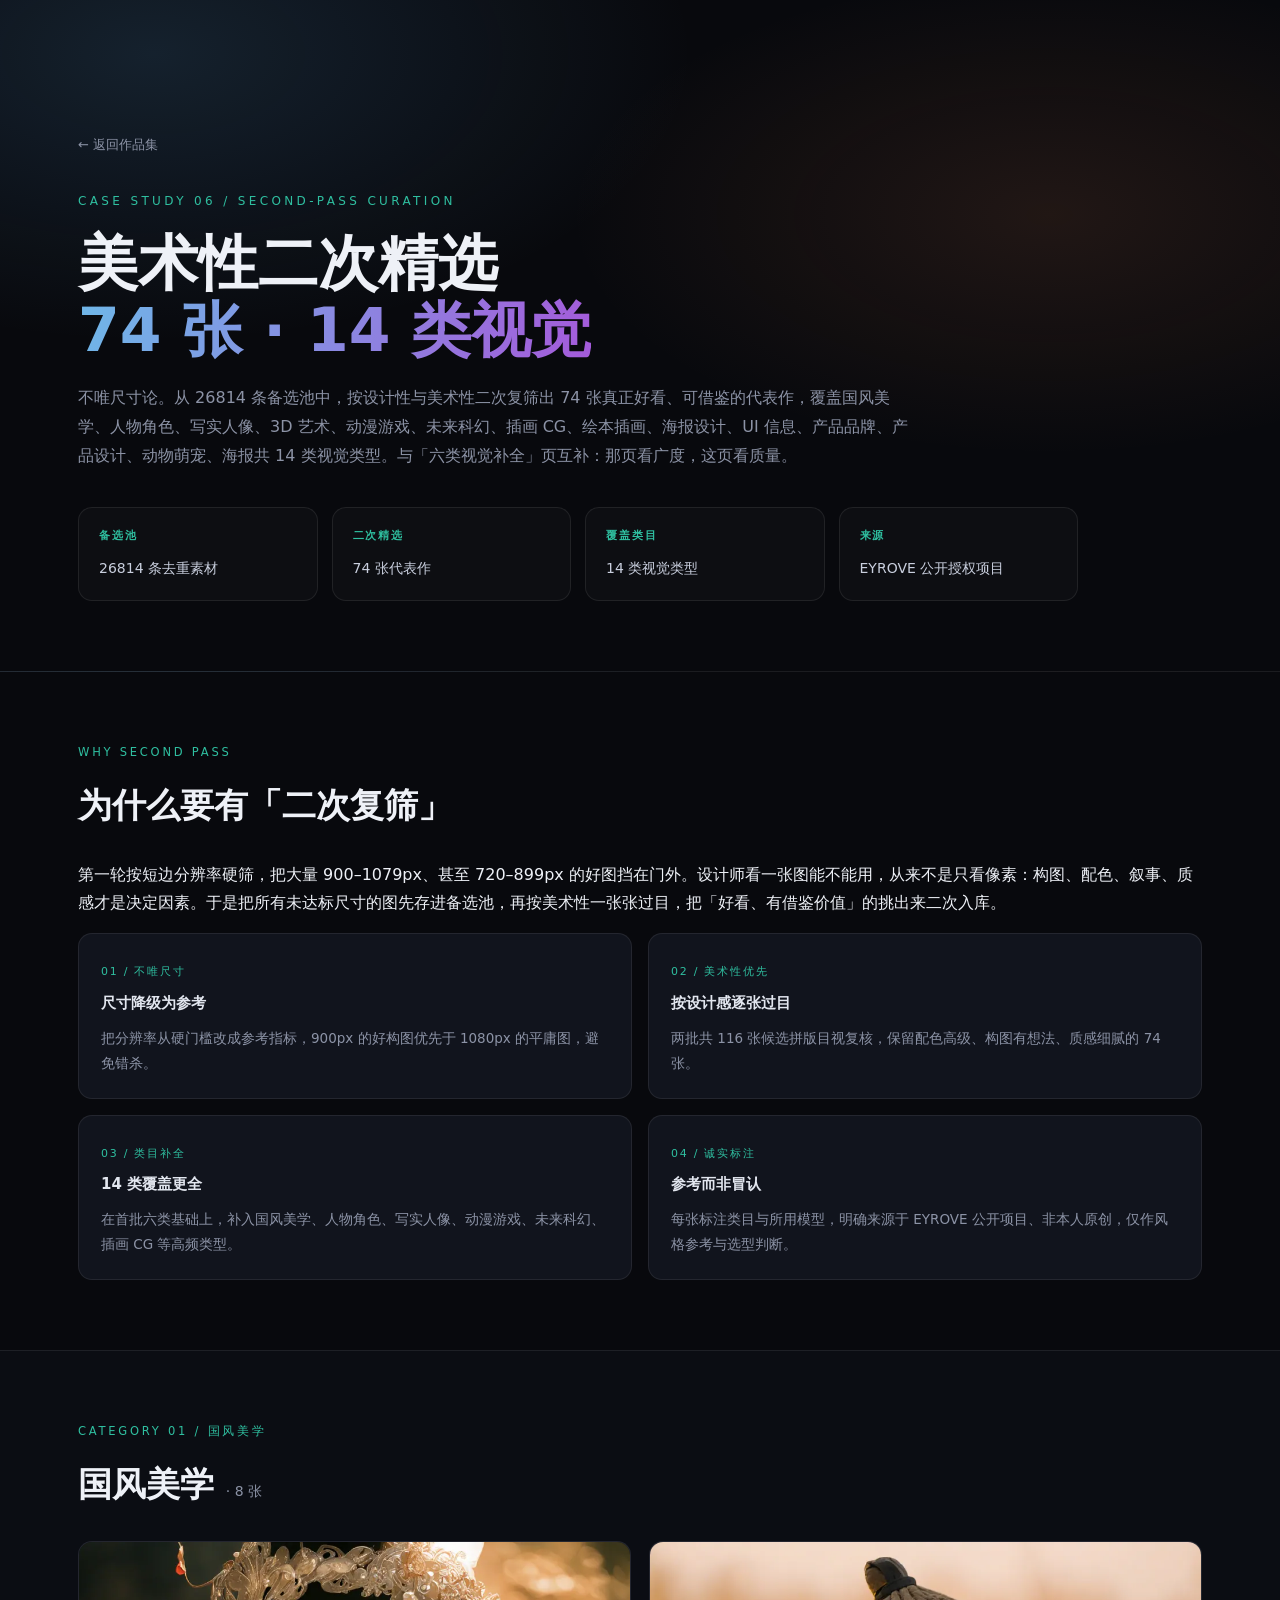
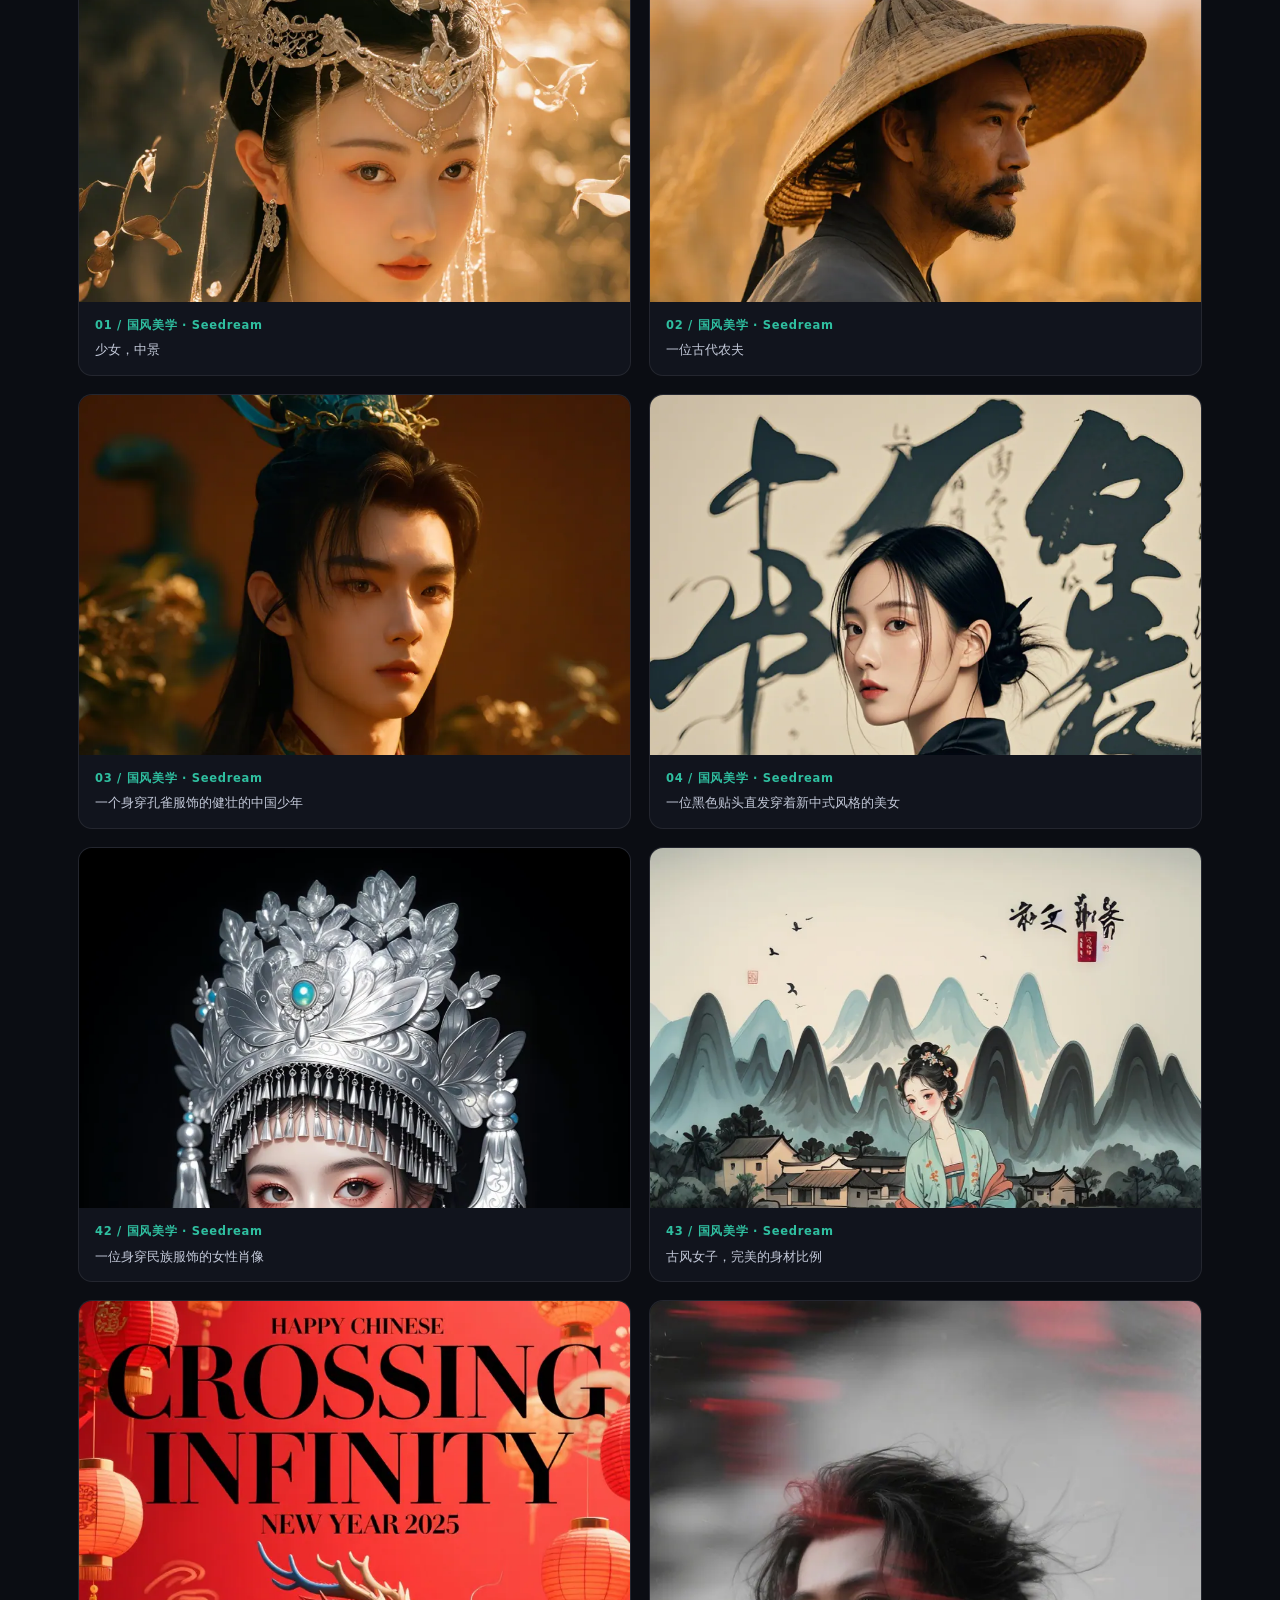
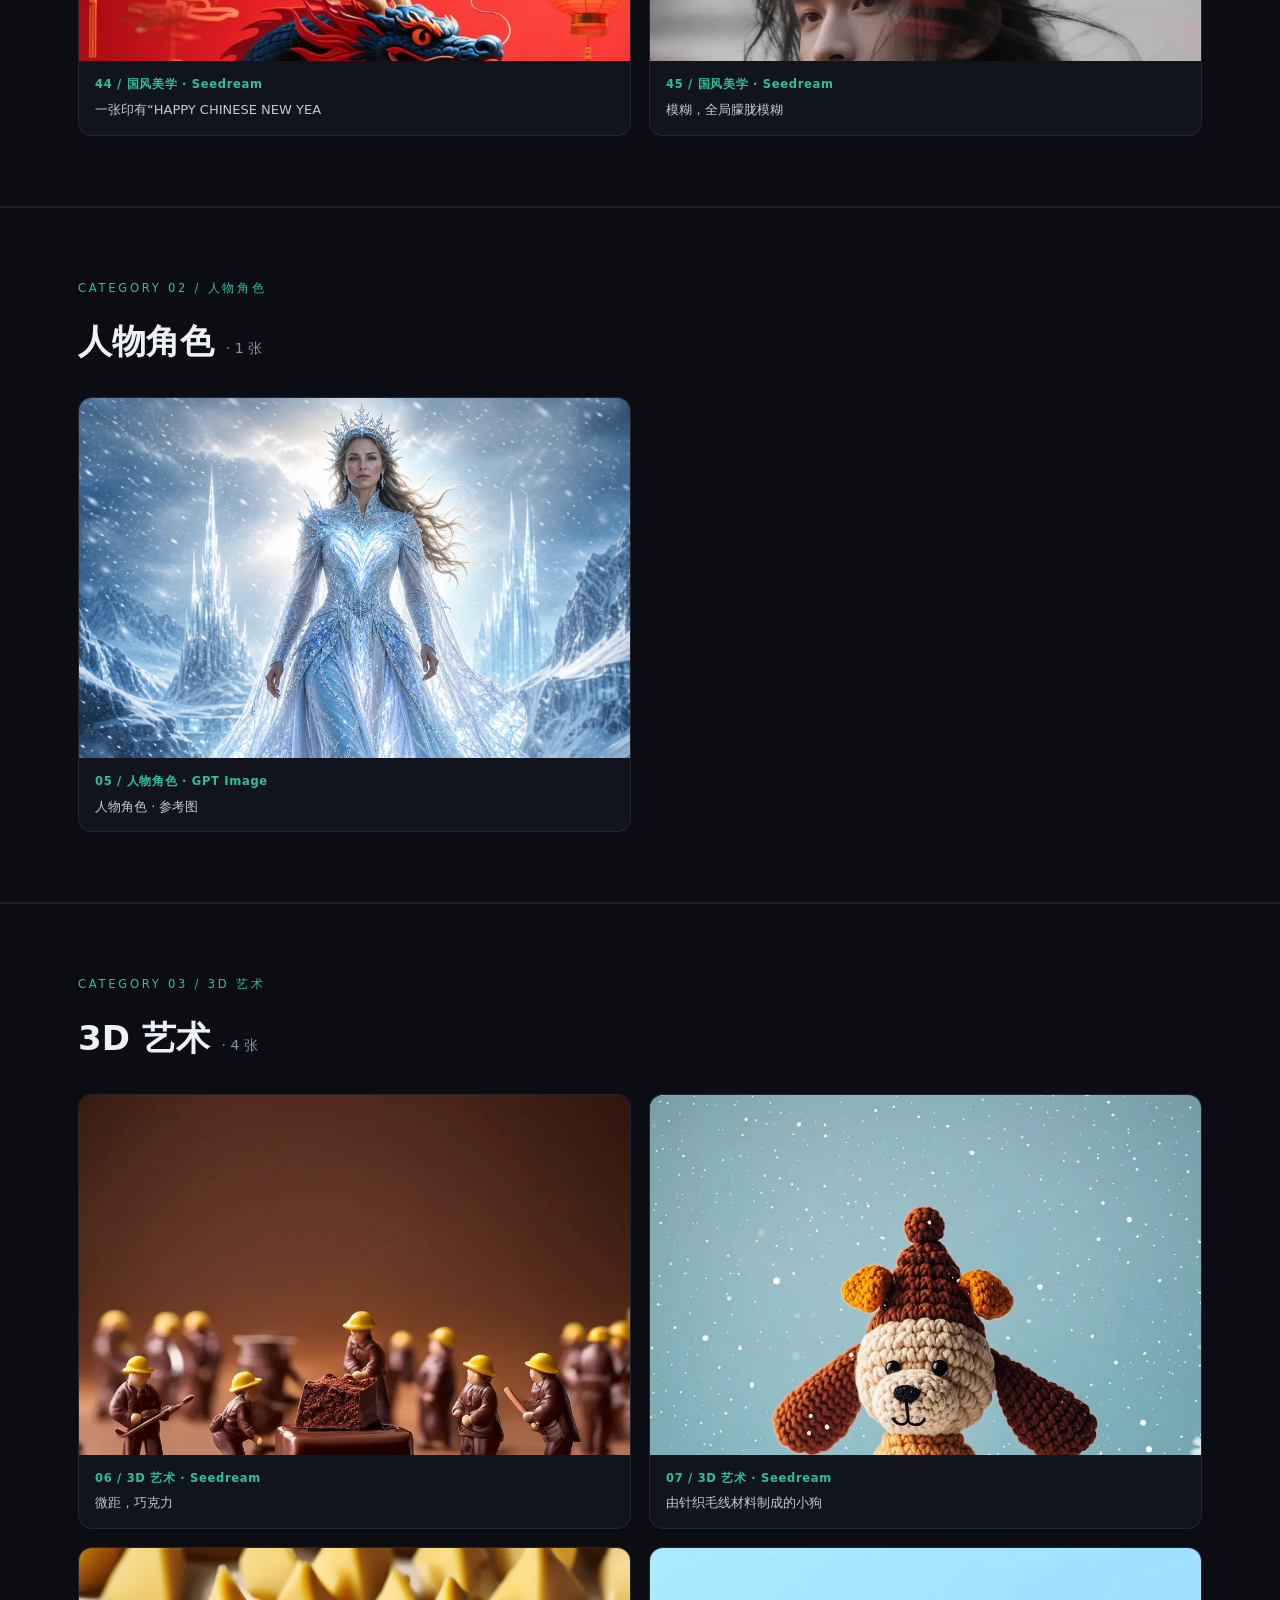
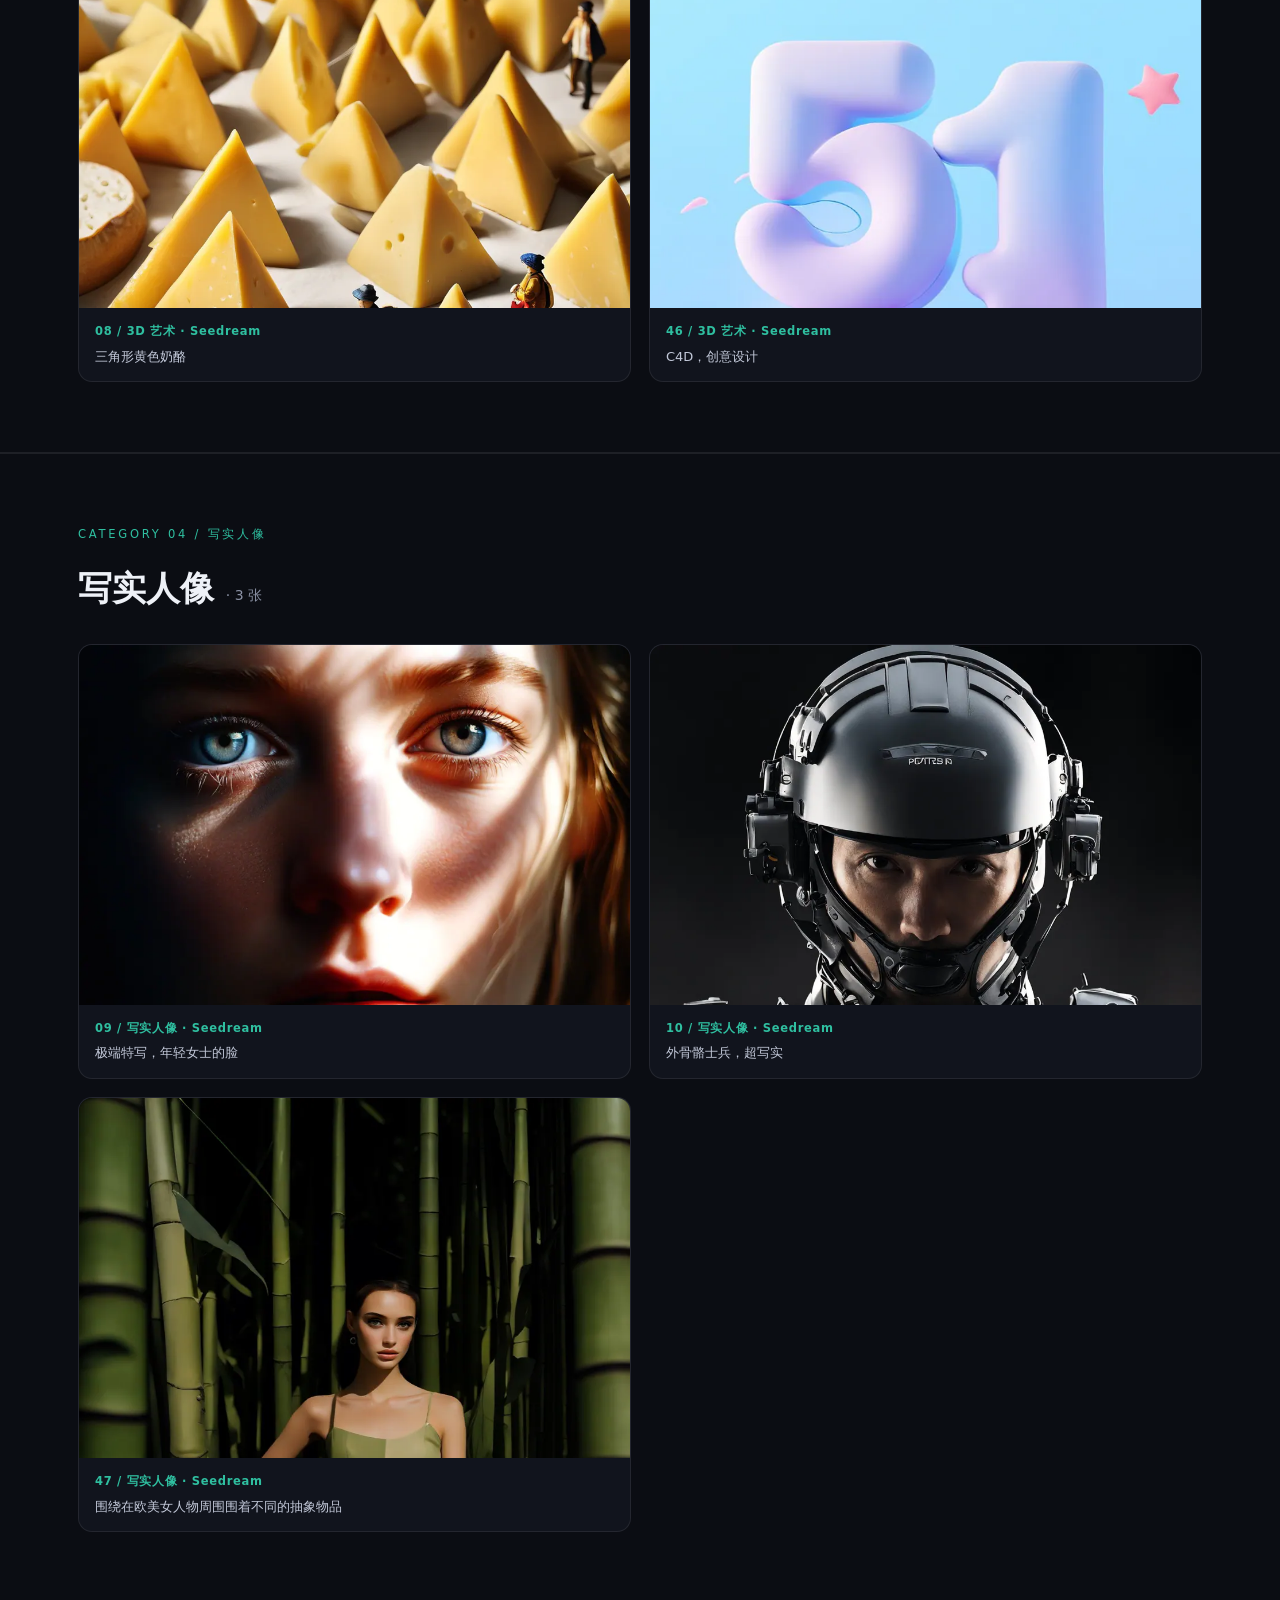
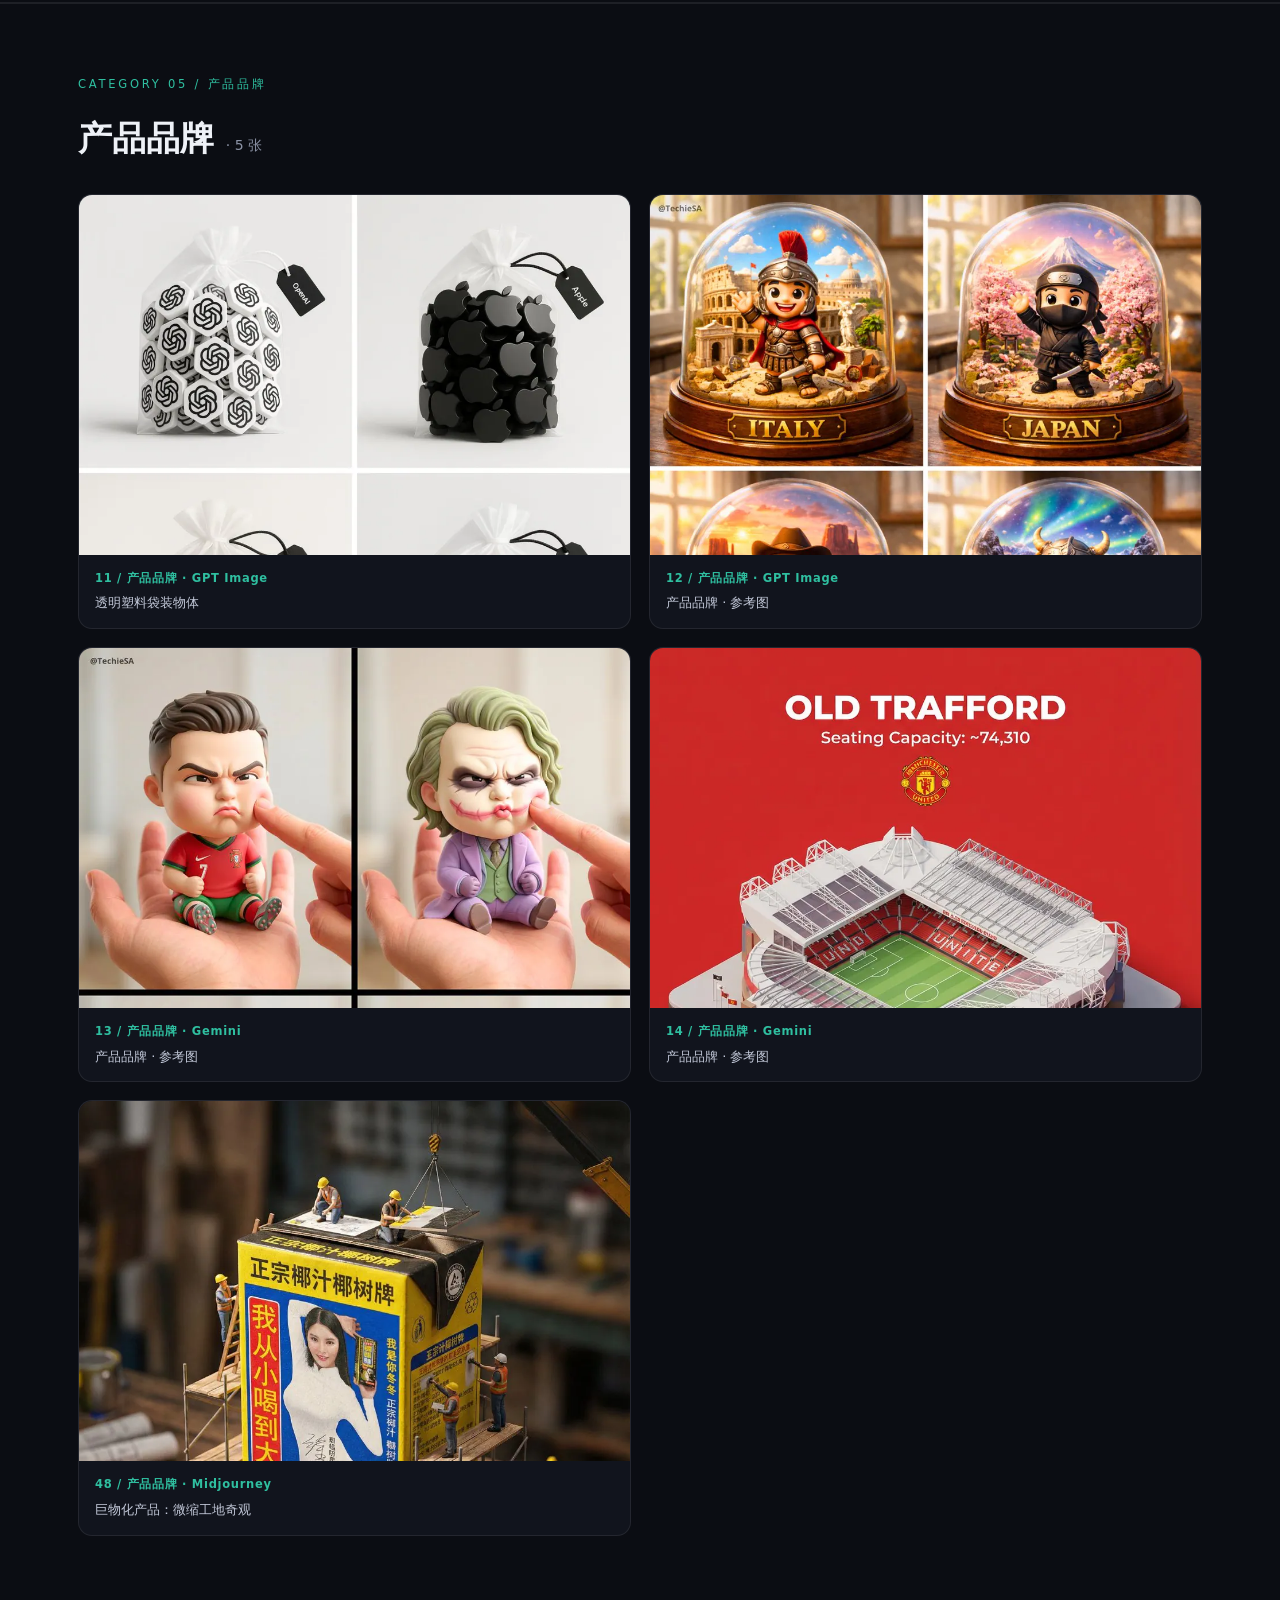
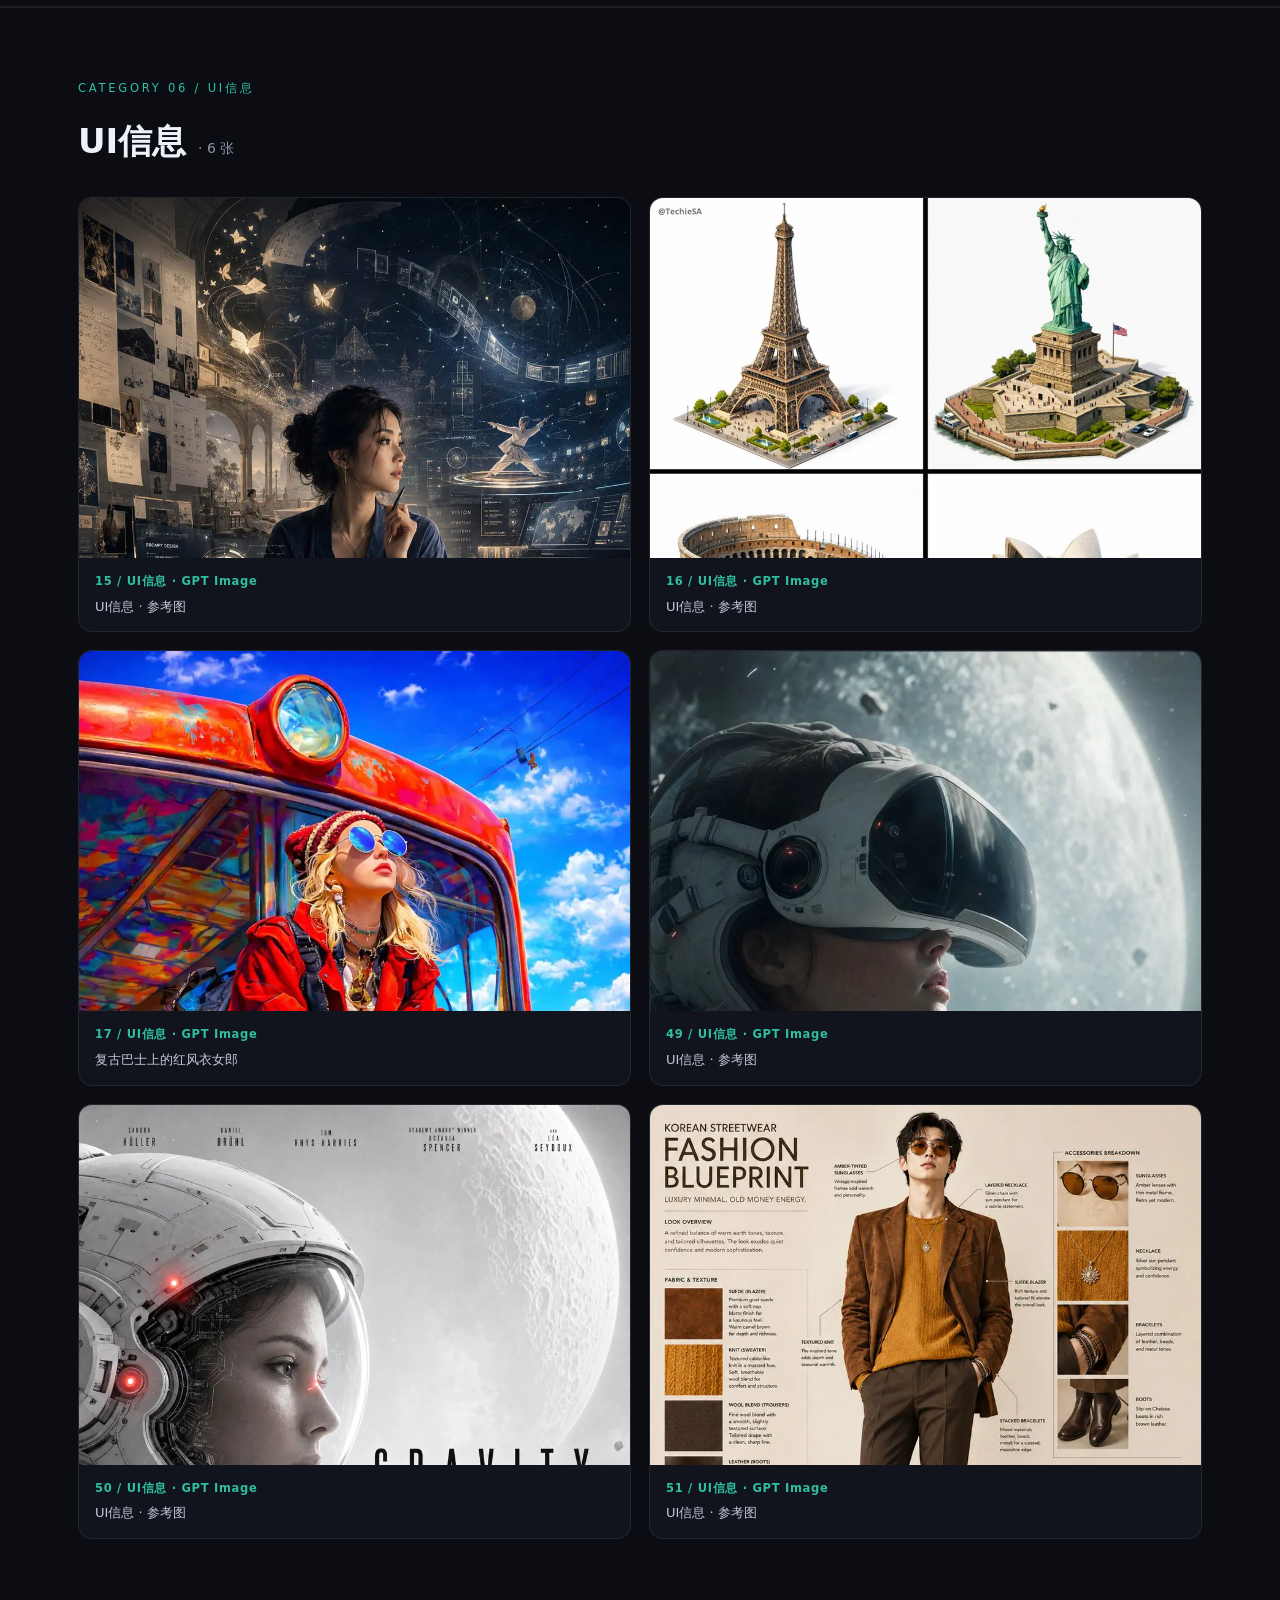
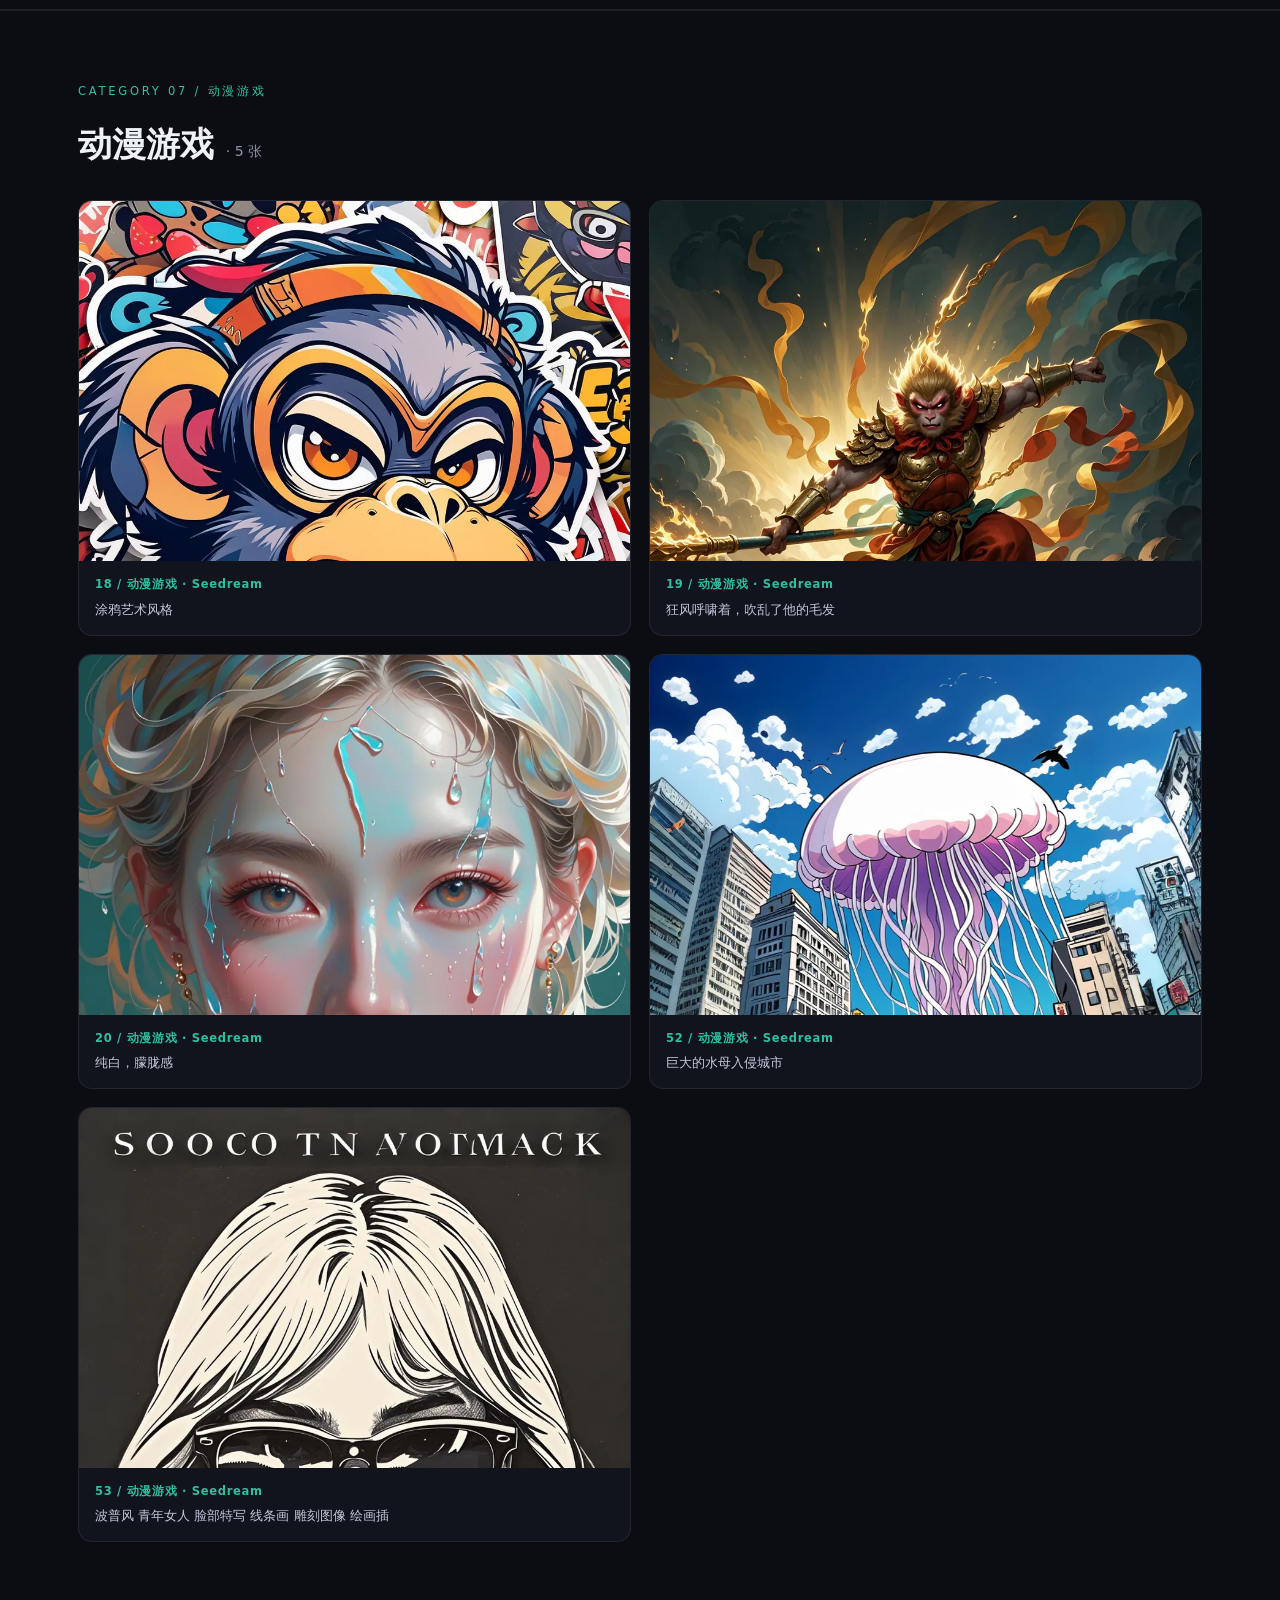
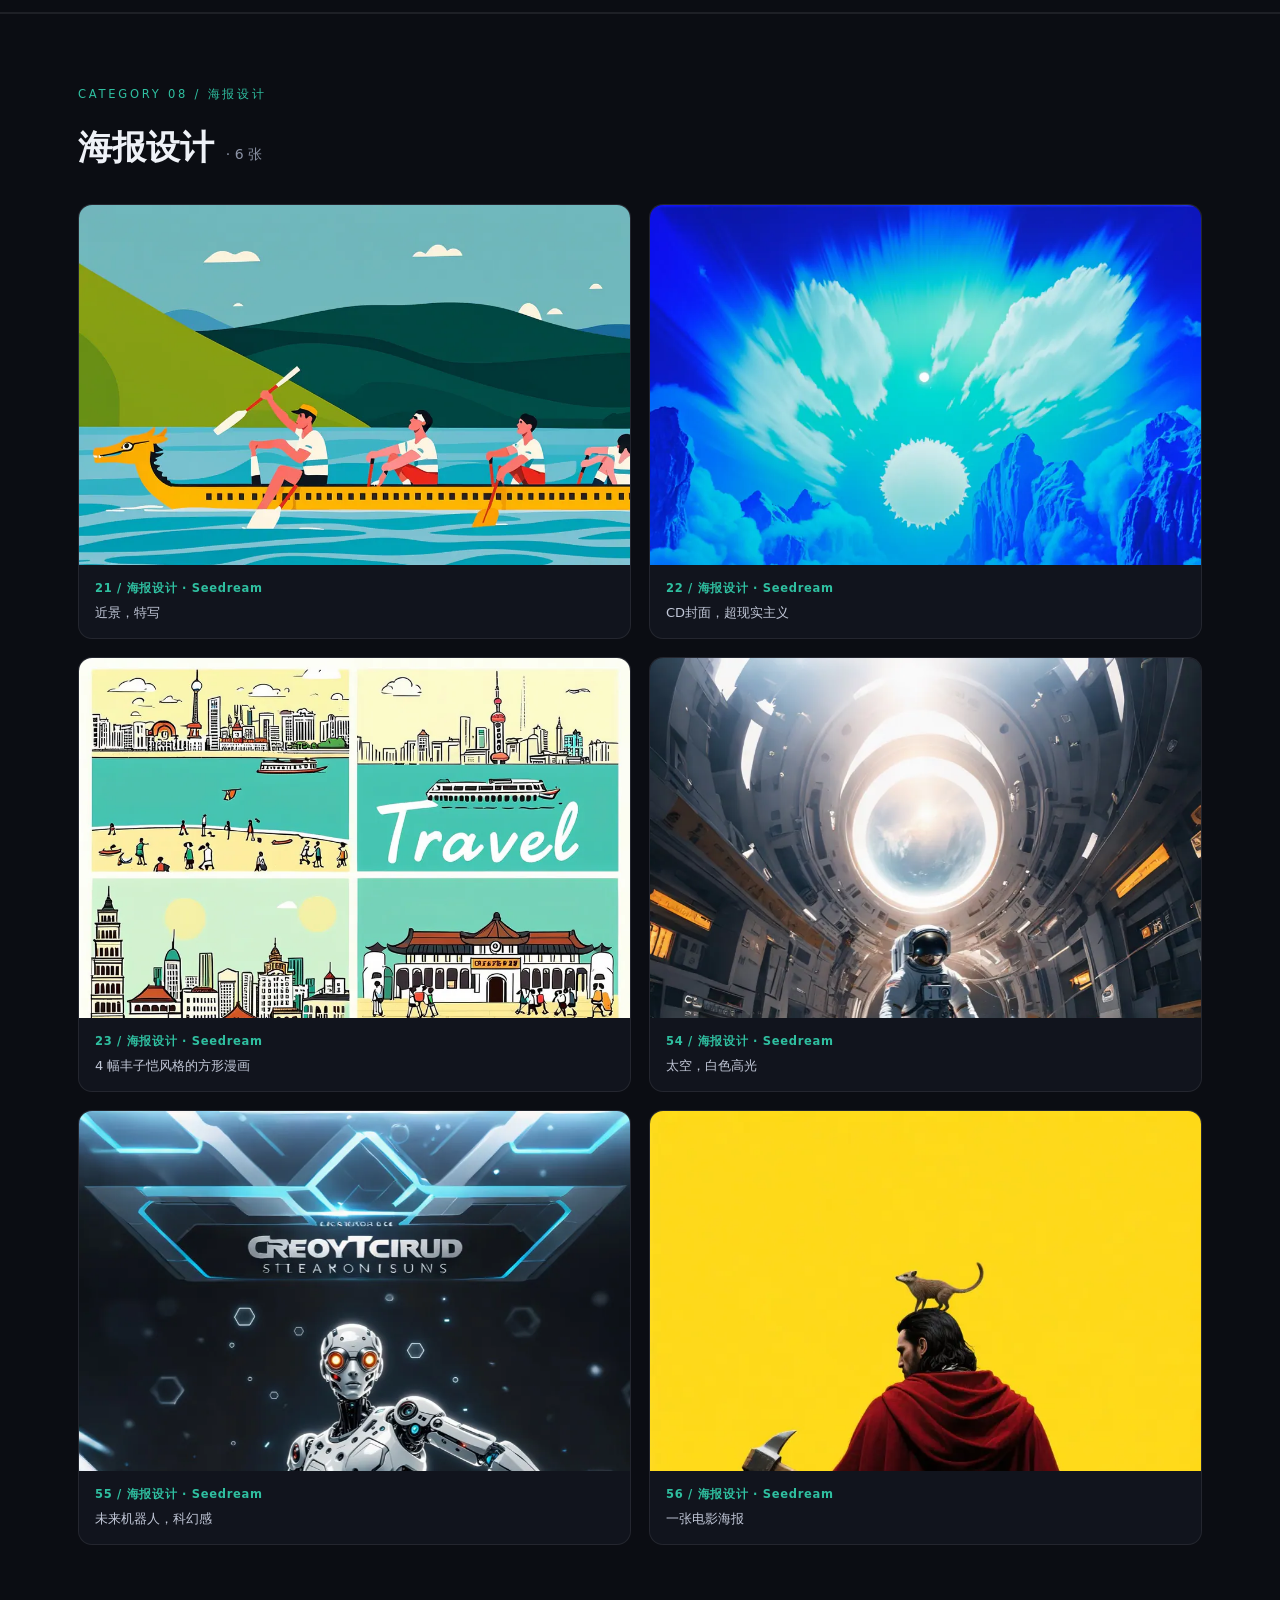
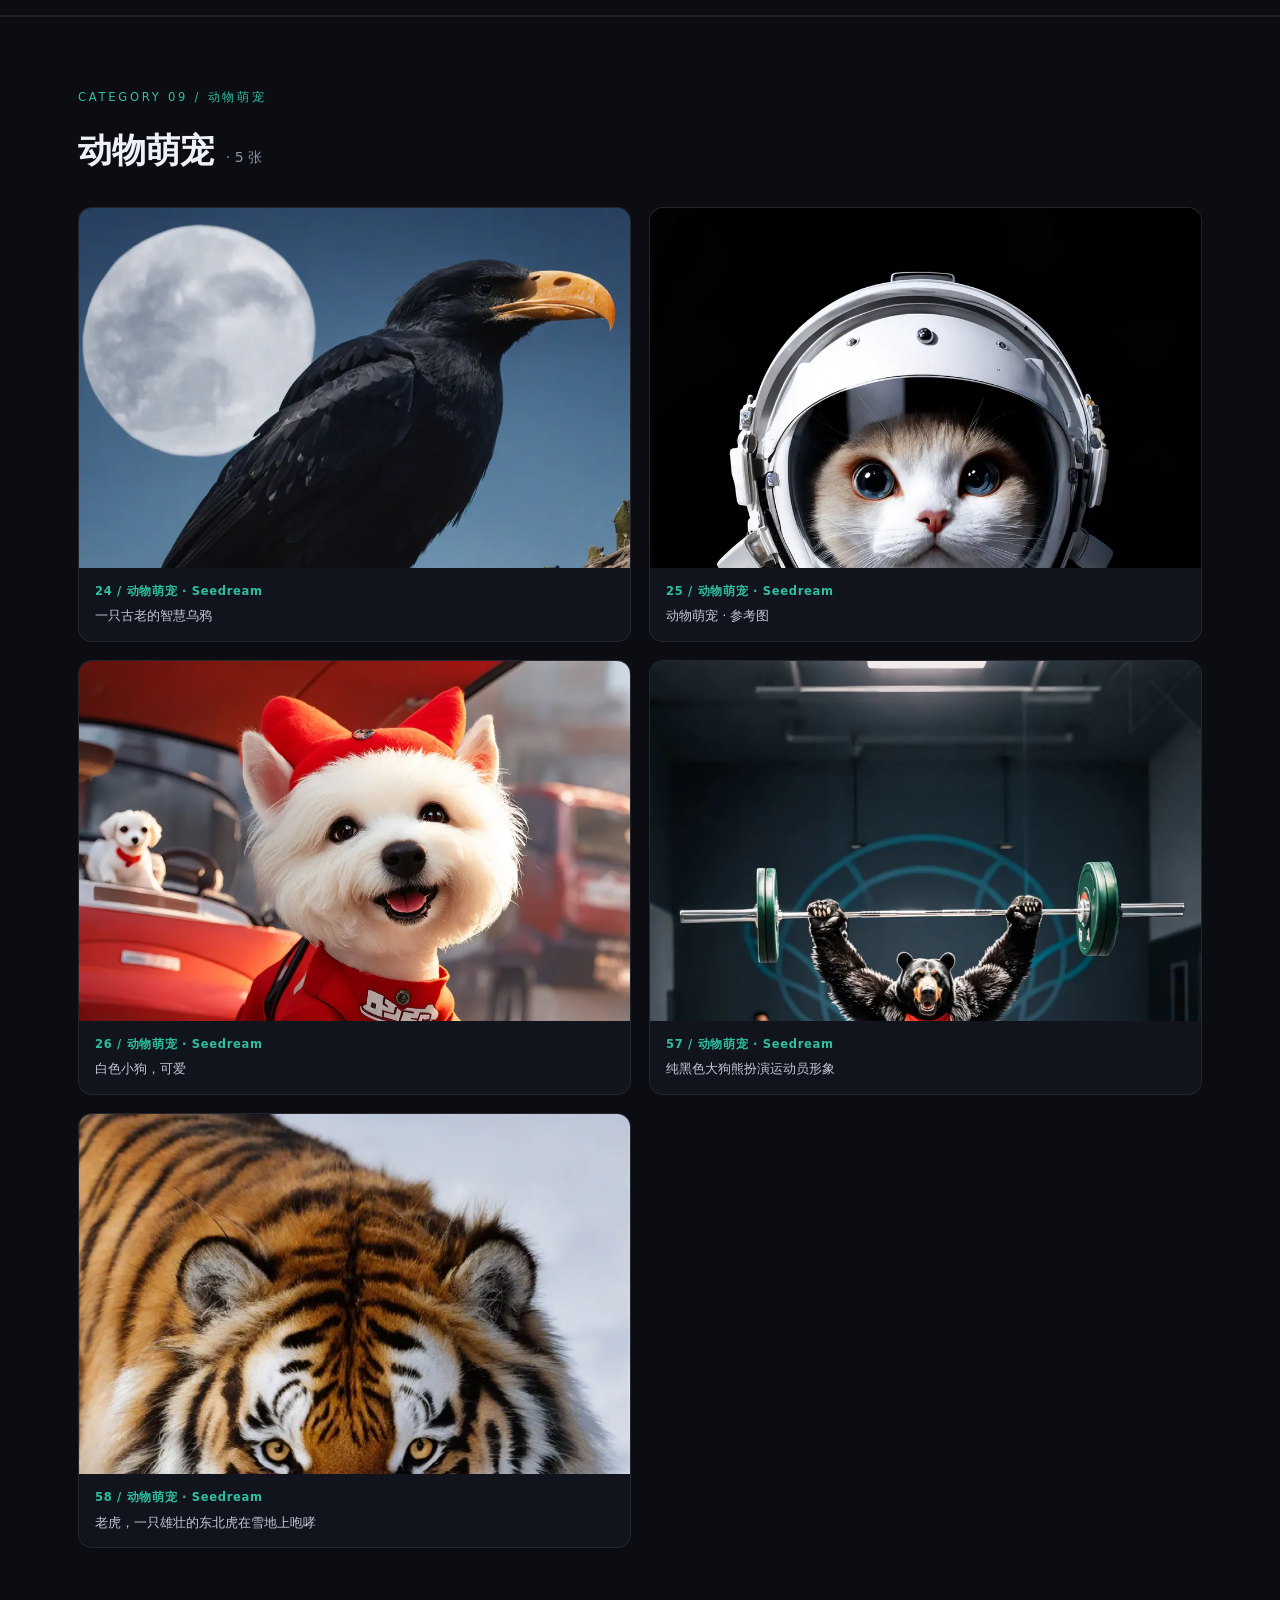
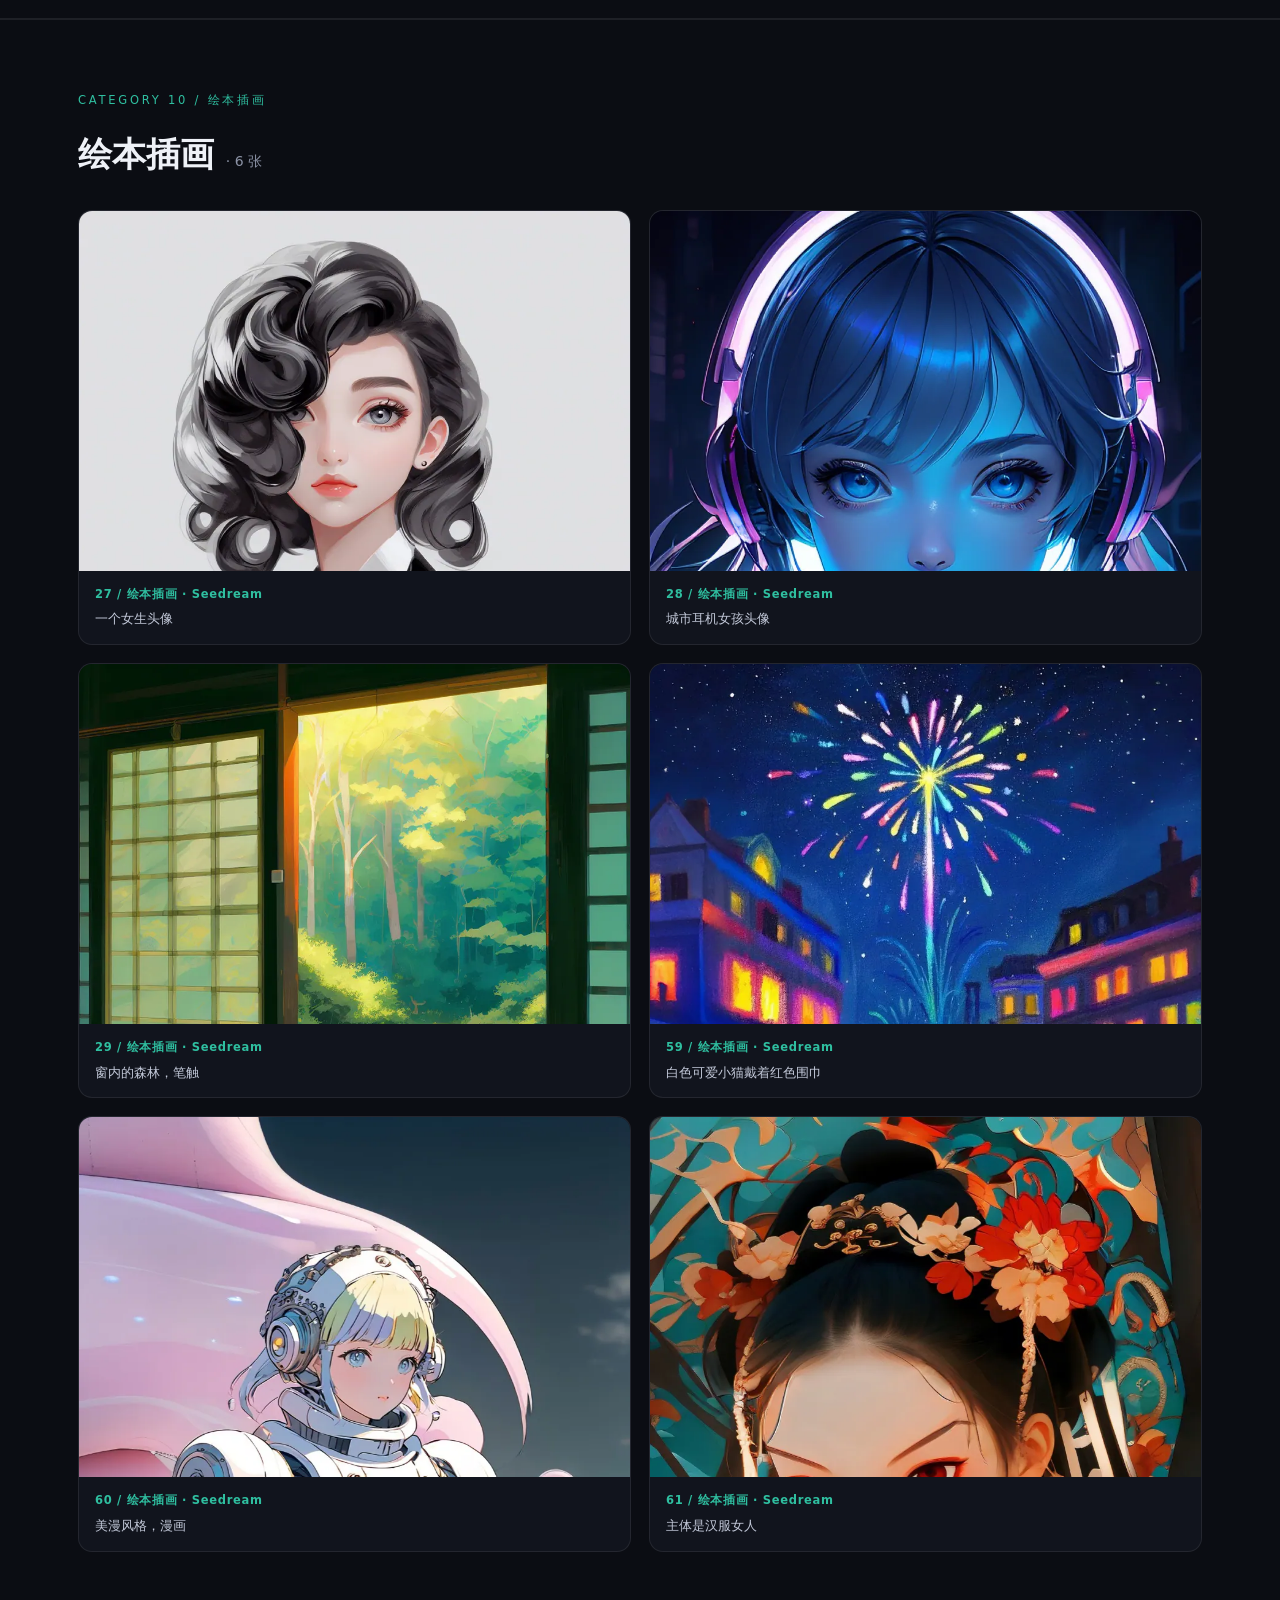
==== commit 432ef396: "Improve second-pass captions: retain descriptive prompt text instead of truncated fragments" ====
--- a/case-curation.html
+++ b/case-curation.html
@@ -74,20 +74,20 @@
   </div>
 </section>
 
-<section class="g-sec alt"><div class="container"><div class="g-h">CATEGORY 01 / 国风美学</div><h2>国风美学 <span style="font-size:14px;color:var(--muted);font-weight:400">· 8 张</span></h2><div class="g4"><figure><img loading="lazy" src="assets/inspiration/secondpass/eyrove2-000-rv-jimeng-be929278fcc459.webp" alt="少女"><figcaption><b>01 / 国风美学 · Seedream</b>少女</figcaption></figure><figure><img loading="lazy" src="assets/inspiration/secondpass/eyrove2-001-rv-jimeng-106d1c23bec30e.webp" alt="一位古代农夫"><figcaption><b>02 / 国风美学 · Seedream</b>一位古代农夫</figcaption></figure><figure><img loading="lazy" src="assets/inspiration/secondpass/eyrove2-002-rv-jimeng-618e85d6d76958.webp" alt="一个身穿孔雀服饰的健壮的中国少年"><figcaption><b>03 / 国风美学 · Seedream</b>一个身穿孔雀服饰的健壮的中国少年</figcaption></figure><figure><img loading="lazy" src="assets/inspiration/secondpass/eyrove2-003-rv-jimeng-222eeba5f07137.webp" alt="一位黑色贴头直发穿着新中式风格的美女"><figcaption><b>04 / 国风美学 · Seedream</b>一位黑色贴头直发穿着新中式风格的美女</figcaption></figure><figure><img loading="lazy" src="assets/inspiration/secondpass/eyrove2-041-rv-jimeng-482e3930e41e57.webp" alt="一位身穿民族服饰的女性肖像"><figcaption><b>42 / 国风美学 · Seedream</b>一位身穿民族服饰的女性肖像</figcaption></figure><figure><img loading="lazy" src="assets/inspiration/secondpass/eyrove2-042-rv-jimeng-3bca196ac61a63.webp" alt="古风女子"><figcaption><b>43 / 国风美学 · Seedream</b>古风女子</figcaption></figure><figure><img loading="lazy" src="assets/inspiration/secondpass/eyrove2-043-rv-jimeng-52de40995420ab.webp" alt="一张印有“HAPPY CHINESE"><figcaption><b>44 / 国风美学 · Seedream</b>一张印有“HAPPY CHINESE</figcaption></figure><figure><img loading="lazy" src="assets/inspiration/secondpass/eyrove2-044-rv-jimeng-79fe661cdfc9cb.webp" alt="模糊"><figcaption><b>45 / 国风美学 · Seedream</b>模糊</figcaption></figure></div></div></section>
+<section class="g-sec alt"><div class="container"><div class="g-h">CATEGORY 01 / 国风美学</div><h2>国风美学 <span style="font-size:14px;color:var(--muted);font-weight:400">· 8 张</span></h2><div class="g4"><figure><img loading="lazy" src="assets/inspiration/secondpass/eyrove2-000-rv-jimeng-be929278fcc459.webp" alt="少女，中景"><figcaption><b>01 / 国风美学 · Seedream</b>少女，中景</figcaption></figure><figure><img loading="lazy" src="assets/inspiration/secondpass/eyrove2-001-rv-jimeng-106d1c23bec30e.webp" alt="一位古代农夫"><figcaption><b>02 / 国风美学 · Seedream</b>一位古代农夫</figcaption></figure><figure><img loading="lazy" src="assets/inspiration/secondpass/eyrove2-002-rv-jimeng-618e85d6d76958.webp" alt="一个身穿孔雀服饰的健壮的中国少年"><figcaption><b>03 / 国风美学 · Seedream</b>一个身穿孔雀服饰的健壮的中国少年</figcaption></figure><figure><img loading="lazy" src="assets/inspiration/secondpass/eyrove2-003-rv-jimeng-222eeba5f07137.webp" alt="一位黑色贴头直发穿着新中式风格的美女"><figcaption><b>04 / 国风美学 · Seedream</b>一位黑色贴头直发穿着新中式风格的美女</figcaption></figure><figure><img loading="lazy" src="assets/inspiration/secondpass/eyrove2-041-rv-jimeng-482e3930e41e57.webp" alt="一位身穿民族服饰的女性肖像"><figcaption><b>42 / 国风美学 · Seedream</b>一位身穿民族服饰的女性肖像</figcaption></figure><figure><img loading="lazy" src="assets/inspiration/secondpass/eyrove2-042-rv-jimeng-3bca196ac61a63.webp" alt="古风女子，完美的身材比例"><figcaption><b>43 / 国风美学 · Seedream</b>古风女子，完美的身材比例</figcaption></figure><figure><img loading="lazy" src="assets/inspiration/secondpass/eyrove2-043-rv-jimeng-52de40995420ab.webp" alt="一张印有“HAPPY CHINESE NEW YEA"><figcaption><b>44 / 国风美学 · Seedream</b>一张印有“HAPPY CHINESE NEW YEA</figcaption></figure><figure><img loading="lazy" src="assets/inspiration/secondpass/eyrove2-044-rv-jimeng-79fe661cdfc9cb.webp" alt="模糊，全局朦胧模糊"><figcaption><b>45 / 国风美学 · Seedream</b>模糊，全局朦胧模糊</figcaption></figure></div></div></section>
 <section class="g-sec alt"><div class="container"><div class="g-h">CATEGORY 02 / 人物角色</div><h2>人物角色 <span style="font-size:14px;color:var(--muted);font-weight:400">· 1 张</span></h2><div class="g4"><figure><img loading="lazy" src="assets/inspiration/secondpass/eyrove2-004-920031.webp" alt="人物角色 · 参考图"><figcaption><b>05 / 人物角色 · GPT Image</b>人物角色 · 参考图</figcaption></figure></div></div></section>
-<section class="g-sec alt"><div class="container"><div class="g-h">CATEGORY 03 / 3D 艺术</div><h2>3D 艺术 <span style="font-size:14px;color:var(--muted);font-weight:400">· 4 张</span></h2><div class="g4"><figure><img loading="lazy" src="assets/inspiration/secondpass/eyrove2-005-rv-jimeng-0d35827ff2d534.webp" alt="微距"><figcaption><b>06 / 3D 艺术 · Seedream</b>微距</figcaption></figure><figure><img loading="lazy" src="assets/inspiration/secondpass/eyrove2-006-rv-jimeng-9eb1b2f19ef01a.webp" alt="由针织毛线材料制成的小狗"><figcaption><b>07 / 3D 艺术 · Seedream</b>由针织毛线材料制成的小狗</figcaption></figure><figure><img loading="lazy" src="assets/inspiration/secondpass/eyrove2-007-rv-jimeng-bdc06d61652a83.webp" alt="三角形黄色奶酪"><figcaption><b>08 / 3D 艺术 · Seedream</b>三角形黄色奶酪</figcaption></figure><figure><img loading="lazy" src="assets/inspiration/secondpass/eyrove2-045-rv-jimeng-518c3d3fd22dbd.webp" alt="C4D"><figcaption><b>46 / 3D 艺术 · Seedream</b>C4D</figcaption></figure></div></div></section>
-<section class="g-sec alt"><div class="container"><div class="g-h">CATEGORY 04 / 写实人像</div><h2>写实人像 <span style="font-size:14px;color:var(--muted);font-weight:400">· 3 张</span></h2><div class="g4"><figure><img loading="lazy" src="assets/inspiration/secondpass/eyrove2-008-rv-jimeng-0cc50a81b9d308.webp" alt="极端特写"><figcaption><b>09 / 写实人像 · Seedream</b>极端特写</figcaption></figure><figure><img loading="lazy" src="assets/inspiration/secondpass/eyrove2-009-rv-jimeng-ba7d1b7048e740.webp" alt="外骨骼士兵"><figcaption><b>10 / 写实人像 · Seedream</b>外骨骼士兵</figcaption></figure><figure><img loading="lazy" src="assets/inspiration/secondpass/eyrove2-046-rv-jimeng-f4ea7abe302310.webp" alt="围绕在欧美女人物周围围着不同的抽象物"><figcaption><b>47 / 写实人像 · Seedream</b>围绕在欧美女人物周围围着不同的抽象物</figcaption></figure></div></div></section>
+<section class="g-sec alt"><div class="container"><div class="g-h">CATEGORY 03 / 3D 艺术</div><h2>3D 艺术 <span style="font-size:14px;color:var(--muted);font-weight:400">· 4 张</span></h2><div class="g4"><figure><img loading="lazy" src="assets/inspiration/secondpass/eyrove2-005-rv-jimeng-0d35827ff2d534.webp" alt="微距，巧克力"><figcaption><b>06 / 3D 艺术 · Seedream</b>微距，巧克力</figcaption></figure><figure><img loading="lazy" src="assets/inspiration/secondpass/eyrove2-006-rv-jimeng-9eb1b2f19ef01a.webp" alt="由针织毛线材料制成的小狗"><figcaption><b>07 / 3D 艺术 · Seedream</b>由针织毛线材料制成的小狗</figcaption></figure><figure><img loading="lazy" src="assets/inspiration/secondpass/eyrove2-007-rv-jimeng-bdc06d61652a83.webp" alt="三角形黄色奶酪"><figcaption><b>08 / 3D 艺术 · Seedream</b>三角形黄色奶酪</figcaption></figure><figure><img loading="lazy" src="assets/inspiration/secondpass/eyrove2-045-rv-jimeng-518c3d3fd22dbd.webp" alt="C4D，创意设计"><figcaption><b>46 / 3D 艺术 · Seedream</b>C4D，创意设计</figcaption></figure></div></div></section>
+<section class="g-sec alt"><div class="container"><div class="g-h">CATEGORY 04 / 写实人像</div><h2>写实人像 <span style="font-size:14px;color:var(--muted);font-weight:400">· 3 张</span></h2><div class="g4"><figure><img loading="lazy" src="assets/inspiration/secondpass/eyrove2-008-rv-jimeng-0cc50a81b9d308.webp" alt="极端特写，年轻女士的脸"><figcaption><b>09 / 写实人像 · Seedream</b>极端特写，年轻女士的脸</figcaption></figure><figure><img loading="lazy" src="assets/inspiration/secondpass/eyrove2-009-rv-jimeng-ba7d1b7048e740.webp" alt="外骨骼士兵，超写实"><figcaption><b>10 / 写实人像 · Seedream</b>外骨骼士兵，超写实</figcaption></figure><figure><img loading="lazy" src="assets/inspiration/secondpass/eyrove2-046-rv-jimeng-f4ea7abe302310.webp" alt="围绕在欧美女人物周围围着不同的抽象物品"><figcaption><b>47 / 写实人像 · Seedream</b>围绕在欧美女人物周围围着不同的抽象物品</figcaption></figure></div></div></section>
 <section class="g-sec alt"><div class="container"><div class="g-h">CATEGORY 05 / 产品品牌</div><h2>产品品牌 <span style="font-size:14px;color:var(--muted);font-weight:400">· 5 张</span></h2><div class="g4"><figure><img loading="lazy" src="assets/inspiration/secondpass/eyrove2-010-200251.webp" alt="透明塑料袋装物体"><figcaption><b>11 / 产品品牌 · GPT Image</b>透明塑料袋装物体</figcaption></figure><figure><img loading="lazy" src="assets/inspiration/secondpass/eyrove2-011-600242.webp" alt="产品品牌 · 参考图"><figcaption><b>12 / 产品品牌 · GPT Image</b>产品品牌 · 参考图</figcaption></figure><figure><img loading="lazy" src="assets/inspiration/secondpass/eyrove2-012-600653.webp" alt="产品品牌 · 参考图"><figcaption><b>13 / 产品品牌 · Gemini</b>产品品牌 · 参考图</figcaption></figure><figure><img loading="lazy" src="assets/inspiration/secondpass/eyrove2-013-600589.webp" alt="产品品牌 · 参考图"><figcaption><b>14 / 产品品牌 · Gemini</b>产品品牌 · 参考图</figcaption></figure><figure><img loading="lazy" src="assets/inspiration/secondpass/eyrove2-047-201869.webp" alt="巨物化产品：微缩工地奇观"><figcaption><b>48 / 产品品牌 · Midjourney</b>巨物化产品：微缩工地奇观</figcaption></figure></div></div></section>
 <section class="g-sec alt"><div class="container"><div class="g-h">CATEGORY 06 / UI信息</div><h2>UI信息 <span style="font-size:14px;color:var(--muted);font-weight:400">· 6 张</span></h2><div class="g4"><figure><img loading="lazy" src="assets/inspiration/secondpass/eyrove2-014-603791.webp" alt="UI信息 · 参考图"><figcaption><b>15 / UI信息 · GPT Image</b>UI信息 · 参考图</figcaption></figure><figure><img loading="lazy" src="assets/inspiration/secondpass/eyrove2-015-600112.webp" alt="UI信息 · 参考图"><figcaption><b>16 / UI信息 · GPT Image</b>UI信息 · 参考图</figcaption></figure><figure><img loading="lazy" src="assets/inspiration/secondpass/eyrove2-016-324.webp" alt="复古巴士上的红风衣女郎"><figcaption><b>17 / UI信息 · GPT Image</b>复古巴士上的红风衣女郎</figcaption></figure><figure><img loading="lazy" src="assets/inspiration/secondpass/eyrove2-048-606231.webp" alt="UI信息 · 参考图"><figcaption><b>49 / UI信息 · GPT Image</b>UI信息 · 参考图</figcaption></figure><figure><img loading="lazy" src="assets/inspiration/secondpass/eyrove2-049-606230.webp" alt="UI信息 · 参考图"><figcaption><b>50 / UI信息 · GPT Image</b>UI信息 · 参考图</figcaption></figure><figure><img loading="lazy" src="assets/inspiration/secondpass/eyrove2-050-603317.webp" alt="UI信息 · 参考图"><figcaption><b>51 / UI信息 · GPT Image</b>UI信息 · 参考图</figcaption></figure></div></div></section>
-<section class="g-sec alt"><div class="container"><div class="g-h">CATEGORY 07 / 动漫游戏</div><h2>动漫游戏 <span style="font-size:14px;color:var(--muted);font-weight:400">· 5 张</span></h2><div class="g4"><figure><img loading="lazy" src="assets/inspiration/secondpass/eyrove2-017-rv-jimeng-3555a41d7303ff.webp" alt="涂鸦艺术风格"><figcaption><b>18 / 动漫游戏 · Seedream</b>涂鸦艺术风格</figcaption></figure><figure><img loading="lazy" src="assets/inspiration/secondpass/eyrove2-018-rv-jimeng-1c26adb7dd7426.webp" alt="狂风呼啸着"><figcaption><b>19 / 动漫游戏 · Seedream</b>狂风呼啸着</figcaption></figure><figure><img loading="lazy" src="assets/inspiration/secondpass/eyrove2-019-rv-jimeng-4fc7c12da99ce2.webp" alt="纯白"><figcaption><b>20 / 动漫游戏 · Seedream</b>纯白</figcaption></figure><figure><img loading="lazy" src="assets/inspiration/secondpass/eyrove2-051-rv-jimeng-edf1e577eaa40c.webp" alt="巨大的水母入侵城市"><figcaption><b>52 / 动漫游戏 · Seedream</b>巨大的水母入侵城市</figcaption></figure><figure><img loading="lazy" src="assets/inspiration/secondpass/eyrove2-052-rv-jimeng-d2de4cc4e2fc6f.webp" alt="波普风 青年女人 脸部特写 线条画 "><figcaption><b>53 / 动漫游戏 · Seedream</b>波普风 青年女人 脸部特写 线条画 </figcaption></figure></div></div></section>
-<section class="g-sec alt"><div class="container"><div class="g-h">CATEGORY 08 / 海报设计</div><h2>海报设计 <span style="font-size:14px;color:var(--muted);font-weight:400">· 6 张</span></h2><div class="g4"><figure><img loading="lazy" src="assets/inspiration/secondpass/eyrove2-020-rv-jimeng-8259a4b1591e68.webp" alt="近景"><figcaption><b>21 / 海报设计 · Seedream</b>近景</figcaption></figure><figure><img loading="lazy" src="assets/inspiration/secondpass/eyrove2-021-rv-jimeng-48b89b48415f5b.webp" alt="CD封面"><figcaption><b>22 / 海报设计 · Seedream</b>CD封面</figcaption></figure><figure><img loading="lazy" src="assets/inspiration/secondpass/eyrove2-022-rv-jimeng-bd1ddd26d1ebc5.webp" alt="4 幅丰子恺风格的方形漫画"><figcaption><b>23 / 海报设计 · Seedream</b>4 幅丰子恺风格的方形漫画</figcaption></figure><figure><img loading="lazy" src="assets/inspiration/secondpass/eyrove2-053-rv-jimeng-dfb775e9922163.webp" alt="太空"><figcaption><b>54 / 海报设计 · Seedream</b>太空</figcaption></figure><figure><img loading="lazy" src="assets/inspiration/secondpass/eyrove2-054-rv-jimeng-26a3b0e25771ef.webp" alt="未来机器人"><figcaption><b>55 / 海报设计 · Seedream</b>未来机器人</figcaption></figure><figure><img loading="lazy" src="assets/inspiration/secondpass/eyrove2-055-rv-jimeng-5fa3de3fe23d24.webp" alt="一张电影海报"><figcaption><b>56 / 海报设计 · Seedream</b>一张电影海报</figcaption></figure></div></div></section>
-<section class="g-sec alt"><div class="container"><div class="g-h">CATEGORY 09 / 动物萌宠</div><h2>动物萌宠 <span style="font-size:14px;color:var(--muted);font-weight:400">· 5 张</span></h2><div class="g4"><figure><img loading="lazy" src="assets/inspiration/secondpass/eyrove2-023-rv-jimeng-dd2b932803a6db.webp" alt="一只古老的智慧乌鸦"><figcaption><b>24 / 动物萌宠 · Seedream</b>一只古老的智慧乌鸦</figcaption></figure><figure><img loading="lazy" src="assets/inspiration/secondpass/eyrove2-024-rv-jimeng-087f6d29593024.webp" alt="动物萌宠 · 参考图"><figcaption><b>25 / 动物萌宠 · Seedream</b>动物萌宠 · 参考图</figcaption></figure><figure><img loading="lazy" src="assets/inspiration/secondpass/eyrove2-025-rv-jimeng-ad65f280c4051b.webp" alt="白色小狗"><figcaption><b>26 / 动物萌宠 · Seedream</b>白色小狗</figcaption></figure><figure><img loading="lazy" src="assets/inspiration/secondpass/eyrove2-056-rv-jimeng-cf3a309ab0e259.webp" alt="纯黑色大狗熊扮演运动员形象"><figcaption><b>57 / 动物萌宠 · Seedream</b>纯黑色大狗熊扮演运动员形象</figcaption></figure><figure><img loading="lazy" src="assets/inspiration/secondpass/eyrove2-057-rv-jimeng-2b5d01b0894d7c.webp" alt="老虎"><figcaption><b>58 / 动物萌宠 · Seedream</b>老虎</figcaption></figure></div></div></section>
-<section class="g-sec alt"><div class="container"><div class="g-h">CATEGORY 10 / 绘本插画</div><h2>绘本插画 <span style="font-size:14px;color:var(--muted);font-weight:400">· 6 张</span></h2><div class="g4"><figure><img loading="lazy" src="assets/inspiration/secondpass/eyrove2-026-rv-jimeng-d6409bfdba1599.webp" alt="一个女生头像"><figcaption><b>27 / 绘本插画 · Seedream</b>一个女生头像</figcaption></figure><figure><img loading="lazy" src="assets/inspiration/secondpass/eyrove2-027-rv-jimeng-f6368e3ffbb9ef.webp" alt="城市耳机女孩头像"><figcaption><b>28 / 绘本插画 · Seedream</b>城市耳机女孩头像</figcaption></figure><figure><img loading="lazy" src="assets/inspiration/secondpass/eyrove2-028-rv-jimeng-82ba53c55837a1.webp" alt="窗内的森林"><figcaption><b>29 / 绘本插画 · Seedream</b>窗内的森林</figcaption></figure><figure><img loading="lazy" src="assets/inspiration/secondpass/eyrove2-058-rv-jimeng-99209ab032e8b0.webp" alt="白色可爱小猫戴着红色围巾"><figcaption><b>59 / 绘本插画 · Seedream</b>白色可爱小猫戴着红色围巾</figcaption></figure><figure><img loading="lazy" src="assets/inspiration/secondpass/eyrove2-059-rv-jimeng-079e4590b16d63.webp" alt="美漫风格"><figcaption><b>60 / 绘本插画 · Seedream</b>美漫风格</figcaption></figure><figure><img loading="lazy" src="assets/inspiration/secondpass/eyrove2-060-rv-jimeng-69665d0b41e0f5.webp" alt="主体是汉服女人"><figcaption><b>61 / 绘本插画 · Seedream</b>主体是汉服女人</figcaption></figure></div></div></section>
+<section class="g-sec alt"><div class="container"><div class="g-h">CATEGORY 07 / 动漫游戏</div><h2>动漫游戏 <span style="font-size:14px;color:var(--muted);font-weight:400">· 5 张</span></h2><div class="g4"><figure><img loading="lazy" src="assets/inspiration/secondpass/eyrove2-017-rv-jimeng-3555a41d7303ff.webp" alt="涂鸦艺术风格"><figcaption><b>18 / 动漫游戏 · Seedream</b>涂鸦艺术风格</figcaption></figure><figure><img loading="lazy" src="assets/inspiration/secondpass/eyrove2-018-rv-jimeng-1c26adb7dd7426.webp" alt="狂风呼啸着，吹乱了他的毛发"><figcaption><b>19 / 动漫游戏 · Seedream</b>狂风呼啸着，吹乱了他的毛发</figcaption></figure><figure><img loading="lazy" src="assets/inspiration/secondpass/eyrove2-019-rv-jimeng-4fc7c12da99ce2.webp" alt="纯白，朦胧感"><figcaption><b>20 / 动漫游戏 · Seedream</b>纯白，朦胧感</figcaption></figure><figure><img loading="lazy" src="assets/inspiration/secondpass/eyrove2-051-rv-jimeng-edf1e577eaa40c.webp" alt="巨大的水母入侵城市"><figcaption><b>52 / 动漫游戏 · Seedream</b>巨大的水母入侵城市</figcaption></figure><figure><img loading="lazy" src="assets/inspiration/secondpass/eyrove2-052-rv-jimeng-d2de4cc4e2fc6f.webp" alt="波普风 青年女人 脸部特写 线条画 雕刻图像 绘画插"><figcaption><b>53 / 动漫游戏 · Seedream</b>波普风 青年女人 脸部特写 线条画 雕刻图像 绘画插</figcaption></figure></div></div></section>
+<section class="g-sec alt"><div class="container"><div class="g-h">CATEGORY 08 / 海报设计</div><h2>海报设计 <span style="font-size:14px;color:var(--muted);font-weight:400">· 6 张</span></h2><div class="g4"><figure><img loading="lazy" src="assets/inspiration/secondpass/eyrove2-020-rv-jimeng-8259a4b1591e68.webp" alt="近景，特写"><figcaption><b>21 / 海报设计 · Seedream</b>近景，特写</figcaption></figure><figure><img loading="lazy" src="assets/inspiration/secondpass/eyrove2-021-rv-jimeng-48b89b48415f5b.webp" alt="CD封面，超现实主义"><figcaption><b>22 / 海报设计 · Seedream</b>CD封面，超现实主义</figcaption></figure><figure><img loading="lazy" src="assets/inspiration/secondpass/eyrove2-022-rv-jimeng-bd1ddd26d1ebc5.webp" alt="4 幅丰子恺风格的方形漫画"><figcaption><b>23 / 海报设计 · Seedream</b>4 幅丰子恺风格的方形漫画</figcaption></figure><figure><img loading="lazy" src="assets/inspiration/secondpass/eyrove2-053-rv-jimeng-dfb775e9922163.webp" alt="太空，白色高光"><figcaption><b>54 / 海报设计 · Seedream</b>太空，白色高光</figcaption></figure><figure><img loading="lazy" src="assets/inspiration/secondpass/eyrove2-054-rv-jimeng-26a3b0e25771ef.webp" alt="未来机器人，科幻感"><figcaption><b>55 / 海报设计 · Seedream</b>未来机器人，科幻感</figcaption></figure><figure><img loading="lazy" src="assets/inspiration/secondpass/eyrove2-055-rv-jimeng-5fa3de3fe23d24.webp" alt="一张电影海报"><figcaption><b>56 / 海报设计 · Seedream</b>一张电影海报</figcaption></figure></div></div></section>
+<section class="g-sec alt"><div class="container"><div class="g-h">CATEGORY 09 / 动物萌宠</div><h2>动物萌宠 <span style="font-size:14px;color:var(--muted);font-weight:400">· 5 张</span></h2><div class="g4"><figure><img loading="lazy" src="assets/inspiration/secondpass/eyrove2-023-rv-jimeng-dd2b932803a6db.webp" alt="一只古老的智慧乌鸦"><figcaption><b>24 / 动物萌宠 · Seedream</b>一只古老的智慧乌鸦</figcaption></figure><figure><img loading="lazy" src="assets/inspiration/secondpass/eyrove2-024-rv-jimeng-087f6d29593024.webp" alt="动物萌宠 · 参考图"><figcaption><b>25 / 动物萌宠 · Seedream</b>动物萌宠 · 参考图</figcaption></figure><figure><img loading="lazy" src="assets/inspiration/secondpass/eyrove2-025-rv-jimeng-ad65f280c4051b.webp" alt="白色小狗，可爱"><figcaption><b>26 / 动物萌宠 · Seedream</b>白色小狗，可爱</figcaption></figure><figure><img loading="lazy" src="assets/inspiration/secondpass/eyrove2-056-rv-jimeng-cf3a309ab0e259.webp" alt="纯黑色大狗熊扮演运动员形象"><figcaption><b>57 / 动物萌宠 · Seedream</b>纯黑色大狗熊扮演运动员形象</figcaption></figure><figure><img loading="lazy" src="assets/inspiration/secondpass/eyrove2-057-rv-jimeng-2b5d01b0894d7c.webp" alt="老虎，一只雄壮的东北虎在雪地上咆哮"><figcaption><b>58 / 动物萌宠 · Seedream</b>老虎，一只雄壮的东北虎在雪地上咆哮</figcaption></figure></div></div></section>
+<section class="g-sec alt"><div class="container"><div class="g-h">CATEGORY 10 / 绘本插画</div><h2>绘本插画 <span style="font-size:14px;color:var(--muted);font-weight:400">· 6 张</span></h2><div class="g4"><figure><img loading="lazy" src="assets/inspiration/secondpass/eyrove2-026-rv-jimeng-d6409bfdba1599.webp" alt="一个女生头像"><figcaption><b>27 / 绘本插画 · Seedream</b>一个女生头像</figcaption></figure><figure><img loading="lazy" src="assets/inspiration/secondpass/eyrove2-027-rv-jimeng-f6368e3ffbb9ef.webp" alt="城市耳机女孩头像"><figcaption><b>28 / 绘本插画 · Seedream</b>城市耳机女孩头像</figcaption></figure><figure><img loading="lazy" src="assets/inspiration/secondpass/eyrove2-028-rv-jimeng-82ba53c55837a1.webp" alt="窗内的森林，笔触"><figcaption><b>29 / 绘本插画 · Seedream</b>窗内的森林，笔触</figcaption></figure><figure><img loading="lazy" src="assets/inspiration/secondpass/eyrove2-058-rv-jimeng-99209ab032e8b0.webp" alt="白色可爱小猫戴着红色围巾"><figcaption><b>59 / 绘本插画 · Seedream</b>白色可爱小猫戴着红色围巾</figcaption></figure><figure><img loading="lazy" src="assets/inspiration/secondpass/eyrove2-059-rv-jimeng-079e4590b16d63.webp" alt="美漫风格，漫画"><figcaption><b>60 / 绘本插画 · Seedream</b>美漫风格，漫画</figcaption></figure><figure><img loading="lazy" src="assets/inspiration/secondpass/eyrove2-060-rv-jimeng-69665d0b41e0f5.webp" alt="主体是汉服女人"><figcaption><b>61 / 绘本插画 · Seedream</b>主体是汉服女人</figcaption></figure></div></div></section>
 <section class="g-sec alt"><div class="container"><div class="g-h">CATEGORY 11 / 插画CG</div><h2>插画CG <span style="font-size:14px;color:var(--muted);font-weight:400">· 6 张</span></h2><div class="g4"><figure><img loading="lazy" src="assets/inspiration/secondpass/eyrove2-029-604848.webp" alt="插画CG · 参考图"><figcaption><b>30 / 插画CG · GPT Image</b>插画CG · 参考图</figcaption></figure><figure><img loading="lazy" src="assets/inspiration/secondpass/eyrove2-030-601021.webp" alt="插画CG · 参考图"><figcaption><b>31 / 插画CG · Gemini</b>插画CG · 参考图</figcaption></figure><figure><img loading="lazy" src="assets/inspiration/secondpass/eyrove2-031-202086.webp" alt="奢华未来主义的悬浮陀螺"><figcaption><b>32 / 插画CG · Seedream</b>奢华未来主义的悬浮陀螺</figcaption></figure><figure><img loading="lazy" src="assets/inspiration/secondpass/eyrove2-061-aiart-api-25a91d3bab5f47.webp" alt="奇幻电影肖像 #2"><figcaption><b>62 / 插画CG · Gemini Image</b>奇幻电影肖像 #2</figcaption></figure><figure><img loading="lazy" src="assets/inspiration/secondpass/eyrove2-062-aiart-api-e5151fd34000ec.webp" alt="光影电影节海报 #1"><figcaption><b>63 / 插画CG · Gemini Image</b>光影电影节海报 #1</figcaption></figure><figure><img loading="lazy" src="assets/inspiration/secondpass/eyrove2-063-722862.webp" alt="幽暗密林中的红芒激战"><figcaption><b>64 / 插画CG · Gemini</b>幽暗密林中的红芒激战</figcaption></figure></div></div></section>
-<section class="g-sec alt"><div class="container"><div class="g-h">CATEGORY 12 / 产品设计</div><h2>产品设计 <span style="font-size:14px;color:var(--muted);font-weight:400">· 7 张</span></h2><div class="g4"><figure><img loading="lazy" src="assets/inspiration/secondpass/eyrove2-032-rv-jimeng-57ed6ee1b2912a.webp" alt="粉色轿车"><figcaption><b>33 / 产品设计 · Seedream</b>粉色轿车</figcaption></figure><figure><img loading="lazy" src="assets/inspiration/secondpass/eyrove2-033-rv-jimeng-b0e83c8f26c1f3.webp" alt="护肤品拍摄"><figcaption><b>34 / 产品设计 · Seedream</b>护肤品拍摄</figcaption></figure><figure><img loading="lazy" src="assets/inspiration/secondpass/eyrove2-034-rv-jimeng-9d01cc06301a2c.webp" alt="护肤品拍摄"><figcaption><b>35 / 产品设计 · Seedream</b>护肤品拍摄</figcaption></figure><figure><img loading="lazy" src="assets/inspiration/secondpass/eyrove2-035-rv-jimeng-f000b888811d32.webp" alt="护肤品拍摄"><figcaption><b>36 / 产品设计 · Seedream</b>护肤品拍摄</figcaption></figure><figure><img loading="lazy" src="assets/inspiration/secondpass/eyrove2-064-rv-jimeng-ff4ae24d8bc755.webp" alt="一个竖放的塑料泡罩包装"><figcaption><b>65 / 产品设计 · Seedream</b>一个竖放的塑料泡罩包装</figcaption></figure><figure><img loading="lazy" src="assets/inspiration/secondpass/eyrove2-065-rv-jimeng-aad84a1e20142e.webp" alt="粉色轿车"><figcaption><b>66 / 产品设计 · Seedream</b>粉色轿车</figcaption></figure><figure><img loading="lazy" src="assets/inspiration/secondpass/eyrove2-066-rv-jimeng-b96b3fa3faf562.webp" alt="酒"><figcaption><b>67 / 产品设计 · Seedream</b>酒</figcaption></figure></div></div></section>
-<section class="g-sec alt"><div class="container"><div class="g-h">CATEGORY 13 / 海报</div><h2>海报 <span style="font-size:14px;color:var(--muted);font-weight:400">· 5 张</span></h2><div class="g4"><figure><img loading="lazy" src="assets/inspiration/secondpass/eyrove2-036-runninghub-2096590231613.webp" alt="生成一张 9:16 竖版真实摄影质感"><figcaption><b>37 / 海报 · Krea 2</b>生成一张 9:16 竖版真实摄影质感</figcaption></figure><figure><img loading="lazy" src="assets/inspiration/secondpass/eyrove2-037-runninghub-2094370956450.webp" alt="海报 · 参考图"><figcaption><b>38 / 海报 · Krea 2</b>海报 · 参考图</figcaption></figure><figure><img loading="lazy" src="assets/inspiration/secondpass/eyrove2-067-731200.webp" alt="现代大型吊扇创意海报"><figcaption><b>68 / 海报 · GPT Image</b>现代大型吊扇创意海报</figcaption></figure><figure><img loading="lazy" src="assets/inspiration/secondpass/eyrove2-068-731137.webp" alt="不锈钢保温杯电商海报｜ThermoG"><figcaption><b>69 / 海报 · GPT Image</b>不锈钢保温杯电商海报｜ThermoG</figcaption></figure><figure><img loading="lazy" src="assets/inspiration/secondpass/eyrove2-069-731118.webp" alt="实验字型设计海报"><figcaption><b>70 / 海报 · GPT Image</b>实验字型设计海报</figcaption></figure></div></div></section>
-<section class="g-sec alt"><div class="container"><div class="g-h">CATEGORY 14 / 未来科幻</div><h2>未来科幻 <span style="font-size:14px;color:var(--muted);font-weight:400">· 7 张</span></h2><div class="g4"><figure><img loading="lazy" src="assets/inspiration/secondpass/eyrove2-038-rv-jimeng-e15fcb3ddd4edf.webp" alt="一只重点色布偶猫"><figcaption><b>39 / 未来科幻 · Seedream</b>一只重点色布偶猫</figcaption></figure><figure><img loading="lazy" src="assets/inspiration/secondpass/eyrove2-039-rv-jimeng-cf6fbb1ed5f91d.webp" alt="月球表面出现了一扇门"><figcaption><b>40 / 未来科幻 · Seedream</b>月球表面出现了一扇门</figcaption></figure><figure><img loading="lazy" src="assets/inspiration/secondpass/eyrove2-040-rv-jimeng-52c81d480d30cc.webp" alt="未来主义的机械长城"><figcaption><b>41 / 未来科幻 · Seedream</b>未来主义的机械长城</figcaption></figure><figure><img loading="lazy" src="assets/inspiration/secondpass/eyrove2-070-rv-jimeng-c652ead459f5b5.webp" alt="未来电子人 特写##超高清 暗黑橙色"><figcaption><b>71 / 未来科幻 · Seedream</b>未来电子人 特写##超高清 暗黑橙色</figcaption></figure><figure><img loading="lazy" src="assets/inspiration/secondpass/eyrove2-071-rv-jimeng-56639f3badc658.webp" alt="破旧的电子集市"><figcaption><b>72 / 未来科幻 · Seedream</b>破旧的电子集市</figcaption></figure><figure><img loading="lazy" src="assets/inspiration/secondpass/eyrove2-072-rv-jimeng-fbe096f324ac3a.webp" alt="杂志大片"><figcaption><b>73 / 未来科幻 · Seedream</b>杂志大片</figcaption></figure><figure><img loading="lazy" src="assets/inspiration/secondpass/eyrove2-073-rv-jimeng-bccc76edde5115.webp" alt="斜侧角度"><figcaption><b>74 / 未来科幻 · Seedream</b>斜侧角度</figcaption></figure></div></div></section>
+<section class="g-sec alt"><div class="container"><div class="g-h">CATEGORY 12 / 产品设计</div><h2>产品设计 <span style="font-size:14px;color:var(--muted);font-weight:400">· 7 张</span></h2><div class="g4"><figure><img loading="lazy" src="assets/inspiration/secondpass/eyrove2-032-rv-jimeng-57ed6ee1b2912a.webp" alt="粉色轿车，极简风格海报"><figcaption><b>33 / 产品设计 · Seedream</b>粉色轿车，极简风格海报</figcaption></figure><figure><img loading="lazy" src="assets/inspiration/secondpass/eyrove2-033-rv-jimeng-b0e83c8f26c1f3.webp" alt="护肤品拍摄，一瓶精致的安瓶精华液"><figcaption><b>34 / 产品设计 · Seedream</b>护肤品拍摄，一瓶精致的安瓶精华液</figcaption></figure><figure><img loading="lazy" src="assets/inspiration/secondpass/eyrove2-034-rv-jimeng-9d01cc06301a2c.webp" alt="护肤品拍摄，一瓶精致的安瓶精华液"><figcaption><b>35 / 产品设计 · Seedream</b>护肤品拍摄，一瓶精致的安瓶精华液</figcaption></figure><figure><img loading="lazy" src="assets/inspiration/secondpass/eyrove2-035-rv-jimeng-f000b888811d32.webp" alt="护肤品拍摄，一瓶精致的安瓶精华液"><figcaption><b>36 / 产品设计 · Seedream</b>护肤品拍摄，一瓶精致的安瓶精华液</figcaption></figure><figure><img loading="lazy" src="assets/inspiration/secondpass/eyrove2-064-rv-jimeng-ff4ae24d8bc755.webp" alt="一个竖放的塑料泡罩包装"><figcaption><b>65 / 产品设计 · Seedream</b>一个竖放的塑料泡罩包装</figcaption></figure><figure><img loading="lazy" src="assets/inspiration/secondpass/eyrove2-065-rv-jimeng-aad84a1e20142e.webp" alt="粉色轿车，极简风格海报"><figcaption><b>66 / 产品设计 · Seedream</b>粉色轿车，极简风格海报</figcaption></figure><figure><img loading="lazy" src="assets/inspiration/secondpass/eyrove2-066-rv-jimeng-b96b3fa3faf562.webp" alt="酒，这支清澈透明的伏特加"><figcaption><b>67 / 产品设计 · Seedream</b>酒，这支清澈透明的伏特加</figcaption></figure></div></div></section>
+<section class="g-sec alt"><div class="container"><div class="g-h">CATEGORY 13 / 海报</div><h2>海报 <span style="font-size:14px;color:var(--muted);font-weight:400">· 5 张</span></h2><div class="g4"><figure><img loading="lazy" src="assets/inspiration/secondpass/eyrove2-036-runninghub-2096590231613.webp" alt="生成一张 9:16 竖版真实摄影质感女性写真"><figcaption><b>37 / 海报 · Krea 2</b>生成一张 9:16 竖版真实摄影质感女性写真</figcaption></figure><figure><img loading="lazy" src="assets/inspiration/secondpass/eyrove2-037-runninghub-2094370956450.webp" alt="海报 · 参考图"><figcaption><b>38 / 海报 · Krea 2</b>海报 · 参考图</figcaption></figure><figure><img loading="lazy" src="assets/inspiration/secondpass/eyrove2-067-731200.webp" alt="现代大型吊扇创意海报"><figcaption><b>68 / 海报 · GPT Image</b>现代大型吊扇创意海报</figcaption></figure><figure><img loading="lazy" src="assets/inspiration/secondpass/eyrove2-068-731137.webp" alt="不锈钢保温杯电商海报｜ThermoGo 40"><figcaption><b>69 / 海报 · GPT Image</b>不锈钢保温杯电商海报｜ThermoGo 40</figcaption></figure><figure><img loading="lazy" src="assets/inspiration/secondpass/eyrove2-069-731118.webp" alt="实验字型设计海报"><figcaption><b>70 / 海报 · GPT Image</b>实验字型设计海报</figcaption></figure></div></div></section>
+<section class="g-sec alt"><div class="container"><div class="g-h">CATEGORY 14 / 未来科幻</div><h2>未来科幻 <span style="font-size:14px;color:var(--muted);font-weight:400">· 7 张</span></h2><div class="g4"><figure><img loading="lazy" src="assets/inspiration/secondpass/eyrove2-038-rv-jimeng-e15fcb3ddd4edf.webp" alt="一只重点色布偶猫"><figcaption><b>39 / 未来科幻 · Seedream</b>一只重点色布偶猫</figcaption></figure><figure><img loading="lazy" src="assets/inspiration/secondpass/eyrove2-039-rv-jimeng-cf6fbb1ed5f91d.webp" alt="月球表面出现了一扇门"><figcaption><b>40 / 未来科幻 · Seedream</b>月球表面出现了一扇门</figcaption></figure><figure><img loading="lazy" src="assets/inspiration/secondpass/eyrove2-040-rv-jimeng-52c81d480d30cc.webp" alt="未来主义的机械长城"><figcaption><b>41 / 未来科幻 · Seedream</b>未来主义的机械长城</figcaption></figure><figure><img loading="lazy" src="assets/inspiration/secondpass/eyrove2-070-rv-jimeng-c652ead459f5b5.webp" alt="未来电子人 特写##超高清 暗黑橙色氛围 电子科技产"><figcaption><b>71 / 未来科幻 · Seedream</b>未来电子人 特写##超高清 暗黑橙色氛围 电子科技产</figcaption></figure><figure><img loading="lazy" src="assets/inspiration/secondpass/eyrove2-071-rv-jimeng-56639f3badc658.webp" alt="破旧的电子集市"><figcaption><b>72 / 未来科幻 · Seedream</b>破旧的电子集市</figcaption></figure><figure><img loading="lazy" src="assets/inspiration/secondpass/eyrove2-072-rv-jimeng-fbe096f324ac3a.webp" alt="杂志大片，H.R.Giger风格"><figcaption><b>73 / 未来科幻 · Seedream</b>杂志大片，H.R.Giger风格</figcaption></figure><figure><img loading="lazy" src="assets/inspiration/secondpass/eyrove2-073-rv-jimeng-bccc76edde5115.webp" alt="斜侧角度，未来世界"><figcaption><b>74 / 未来科幻 · Seedream</b>斜侧角度，未来世界</figcaption></figure></div></div></section>
 
 <section class="g-sec alt">
   <div class="container">
